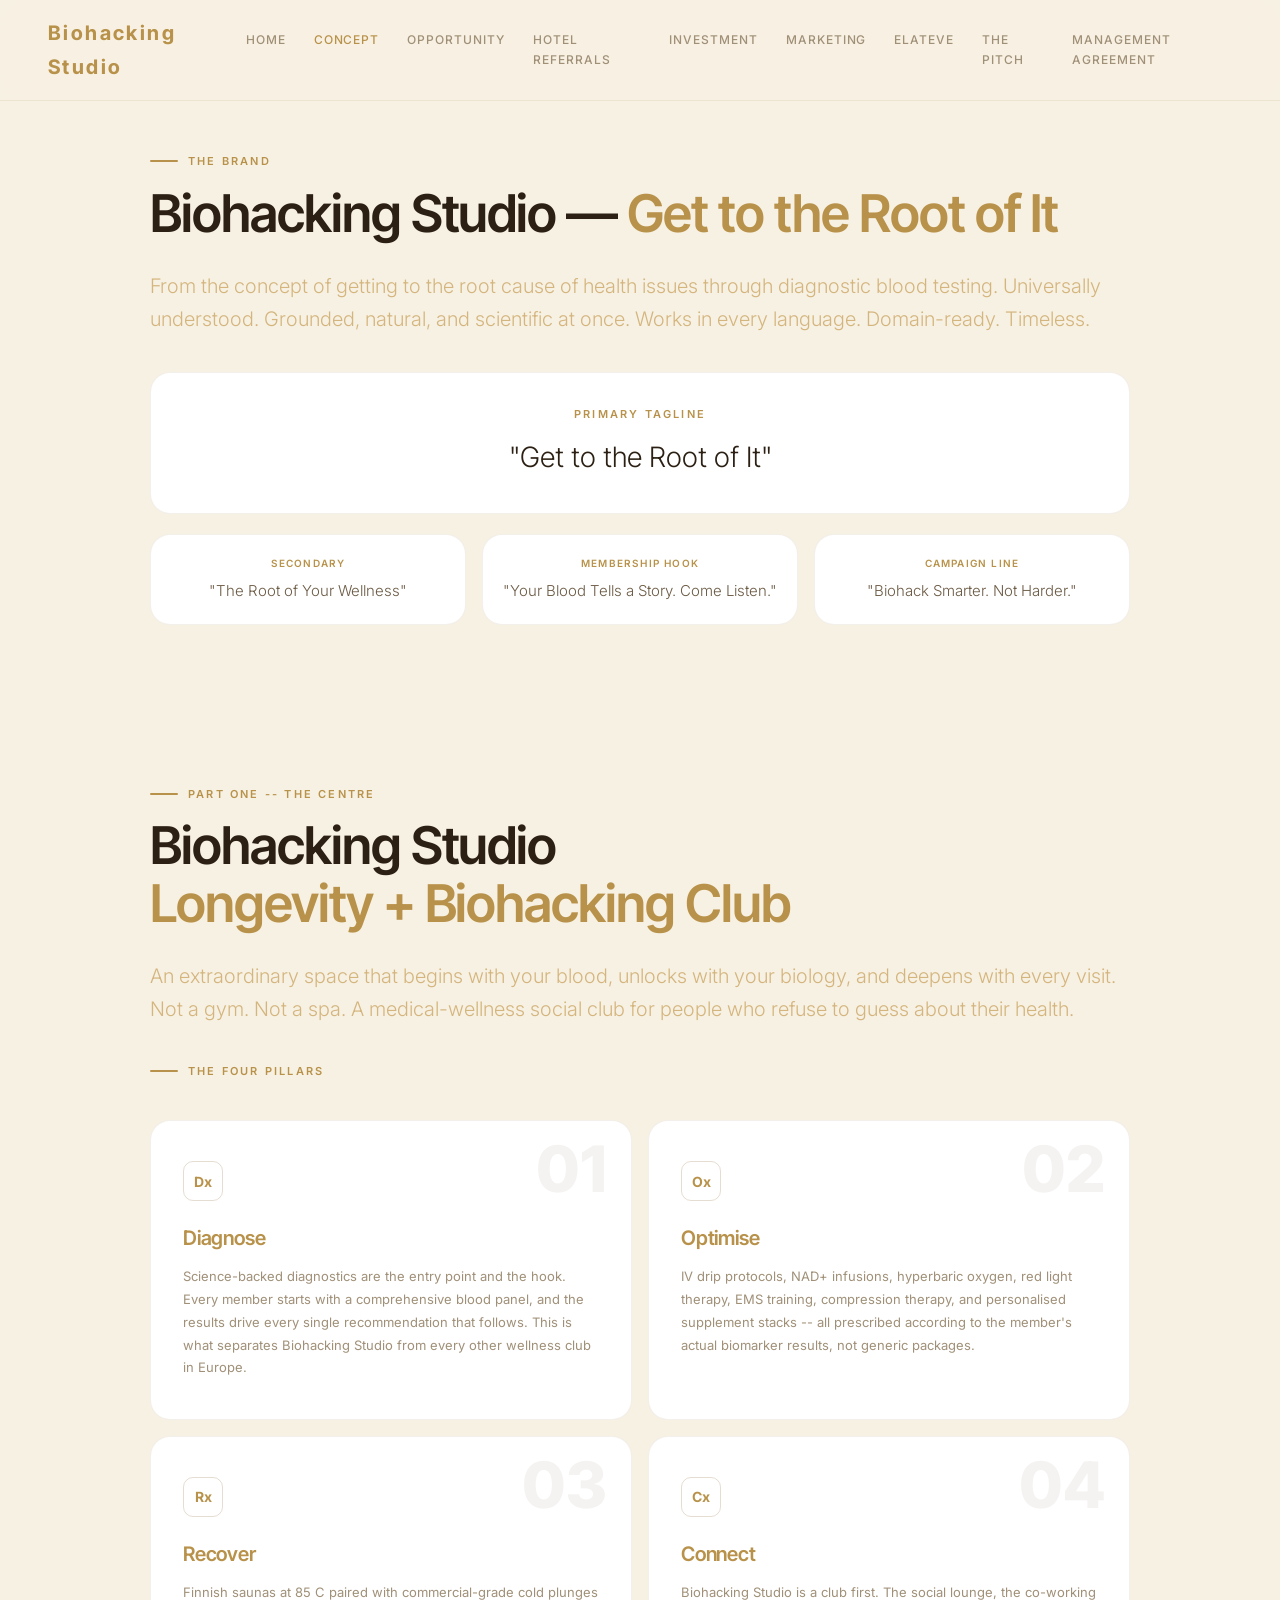
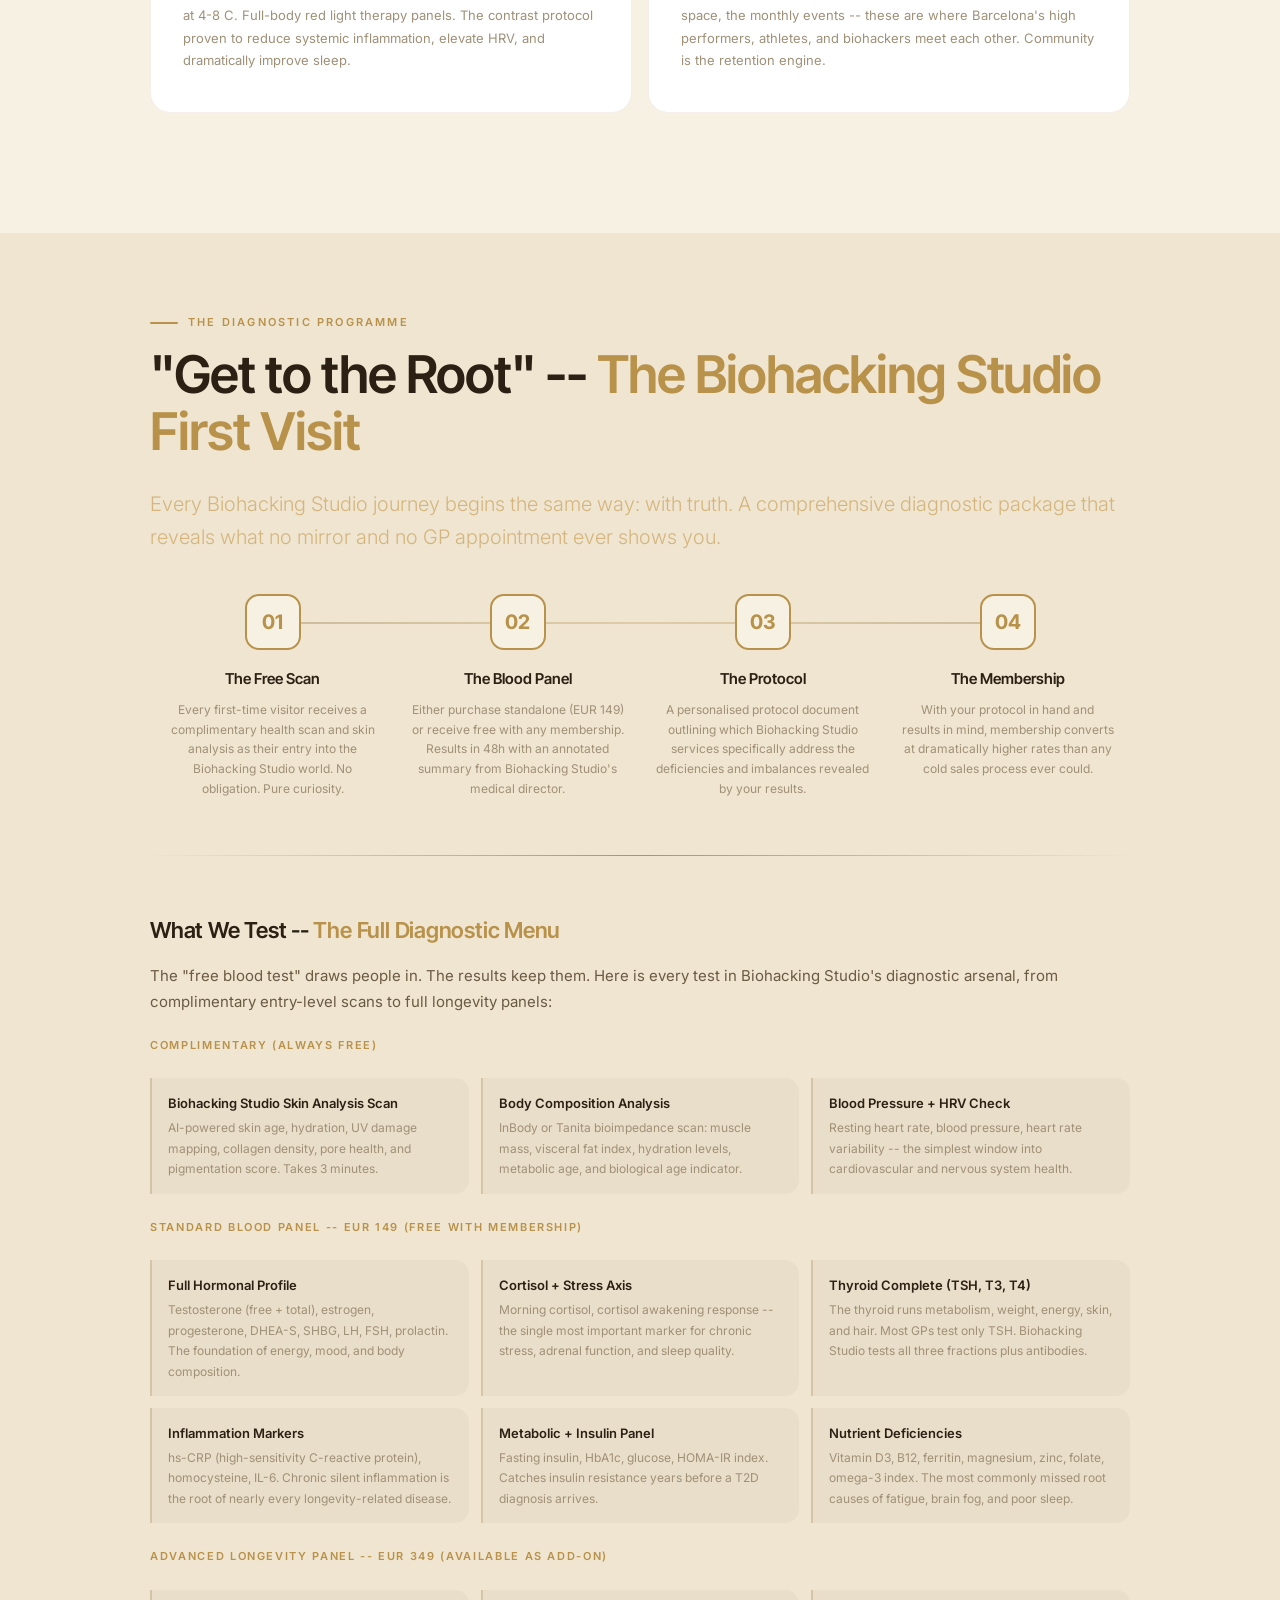
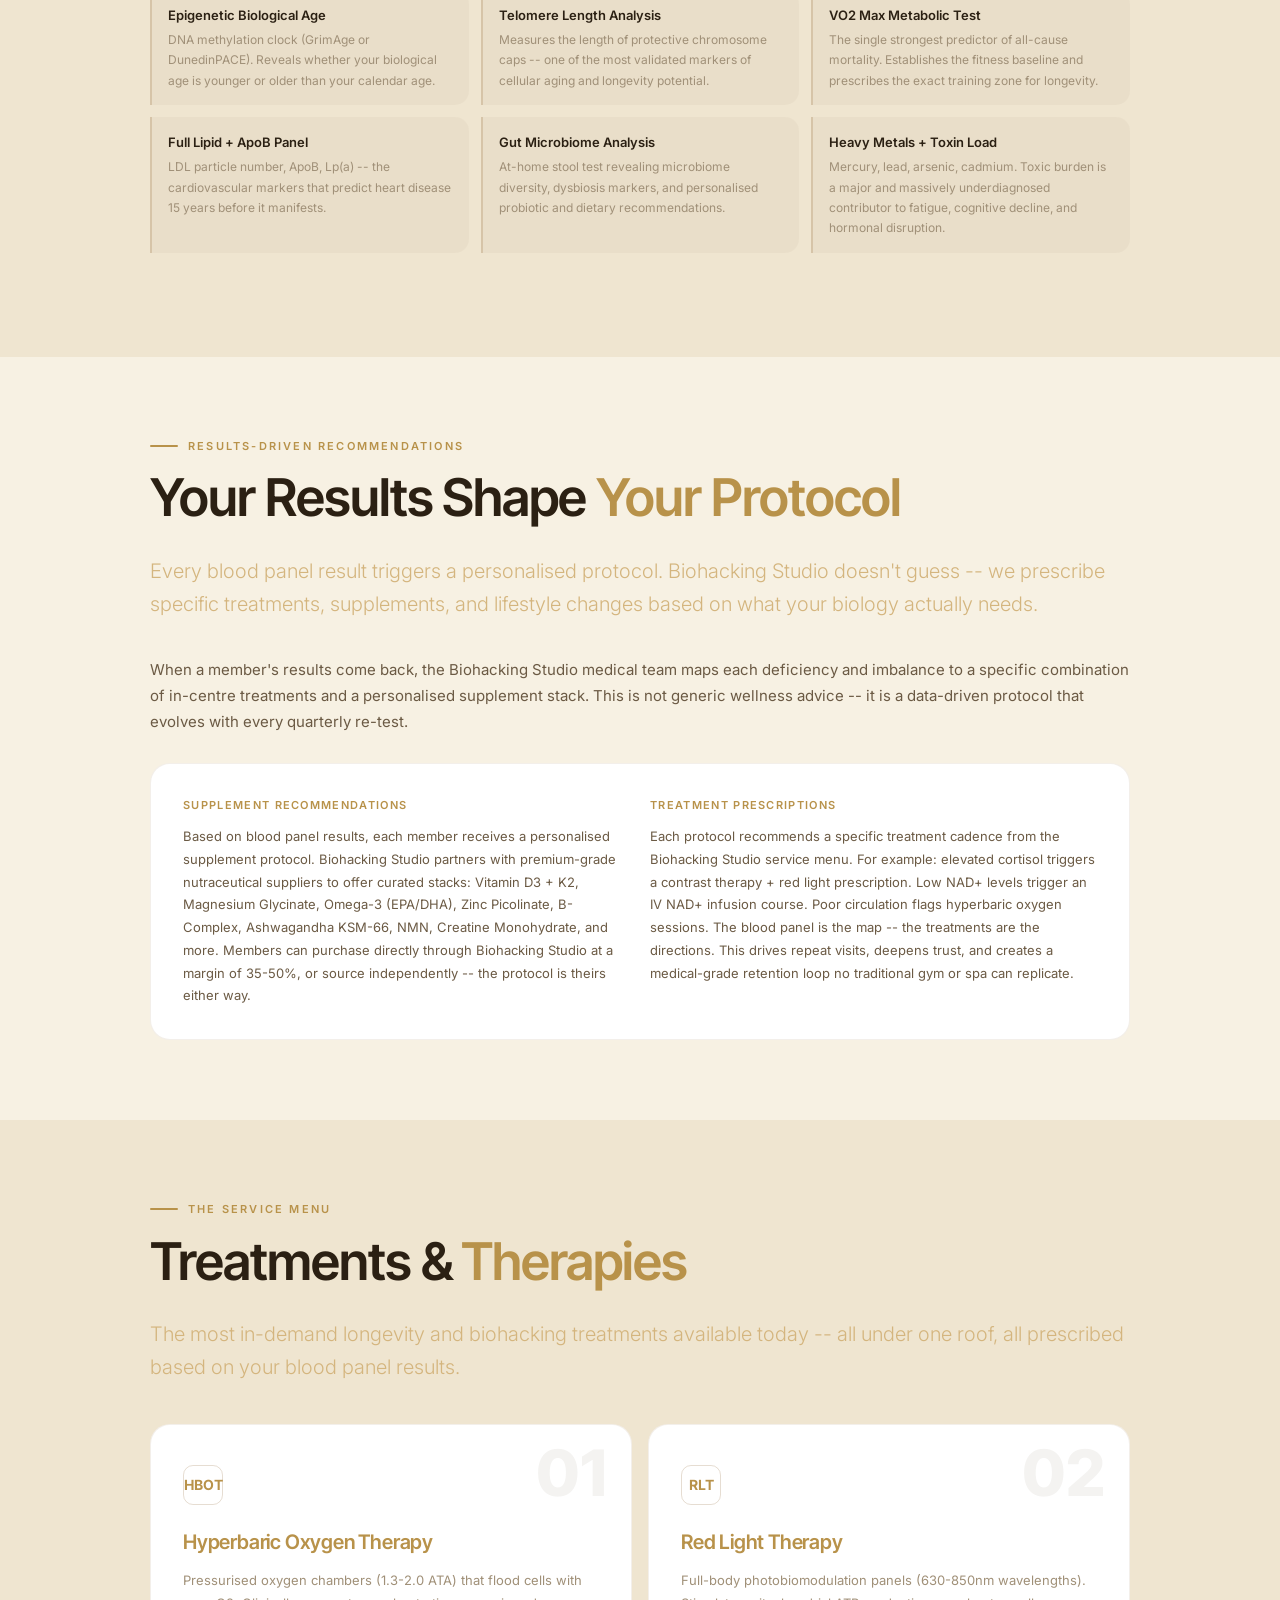
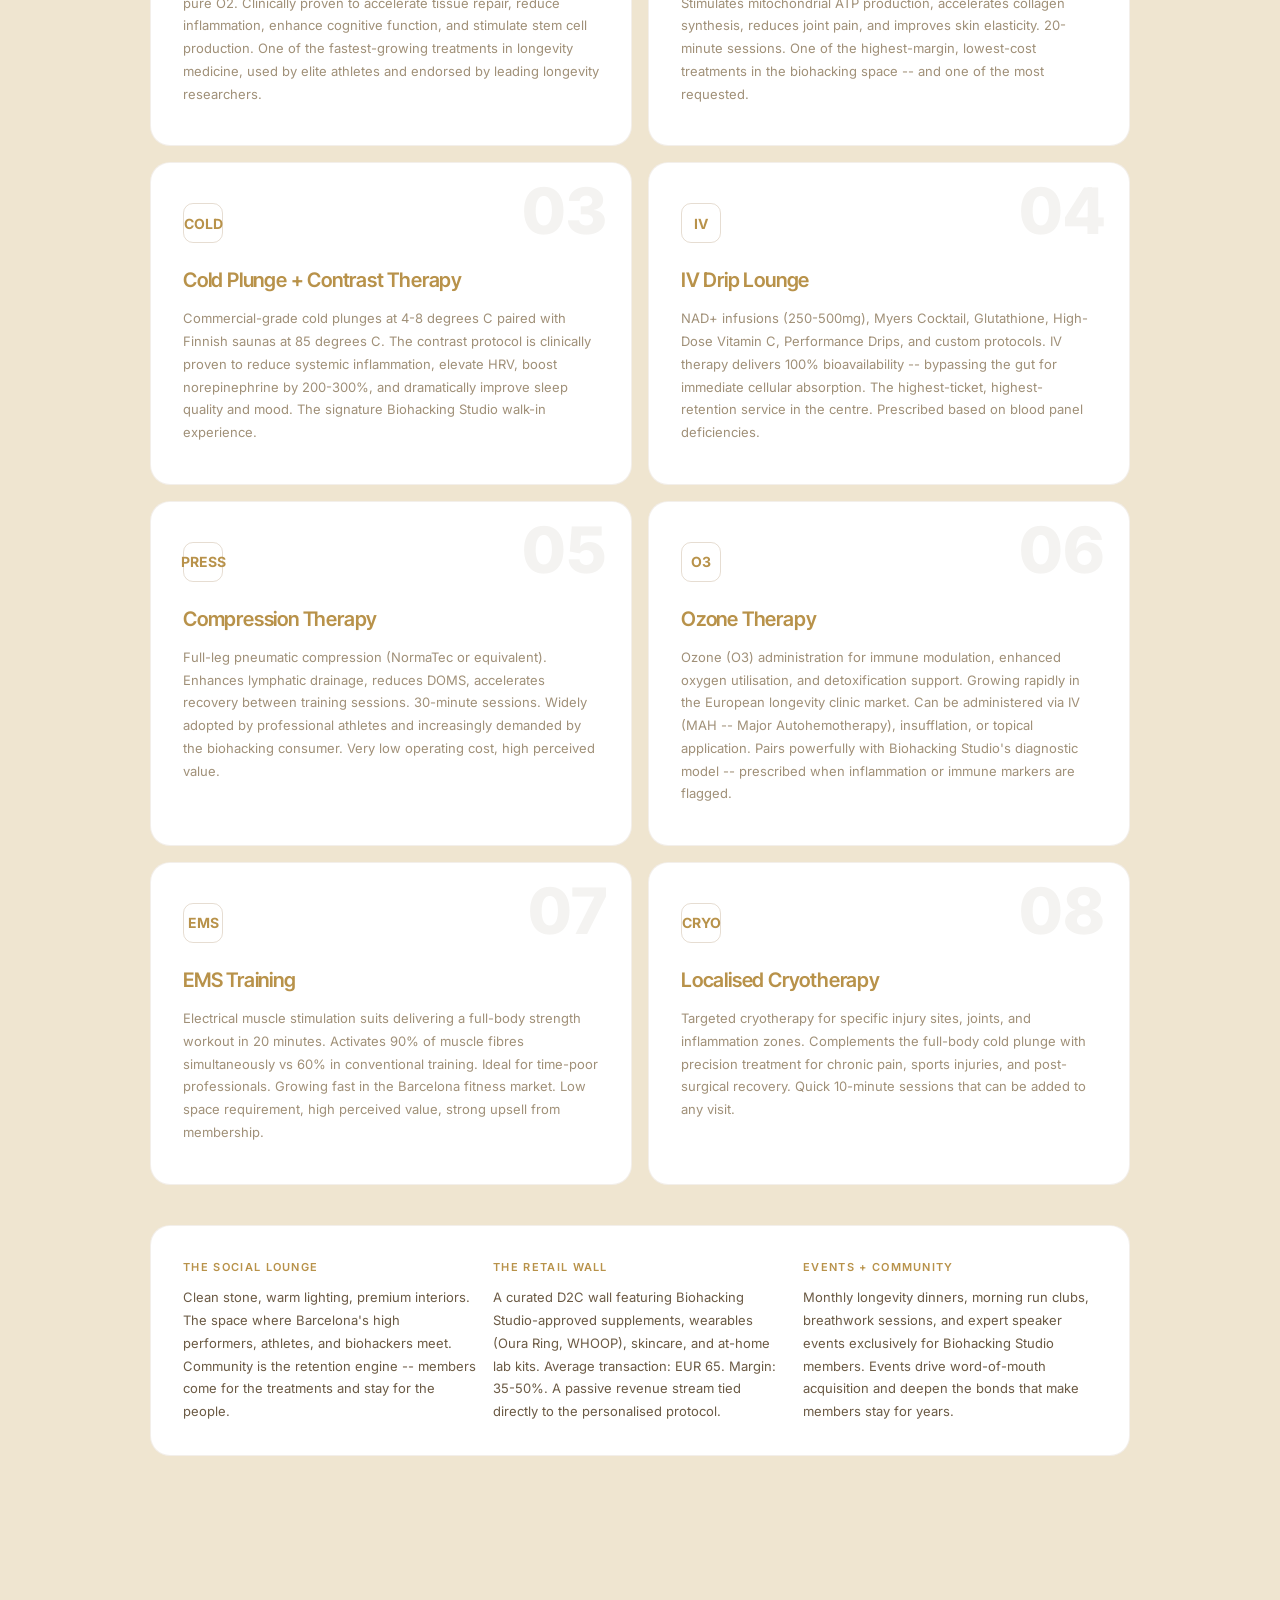
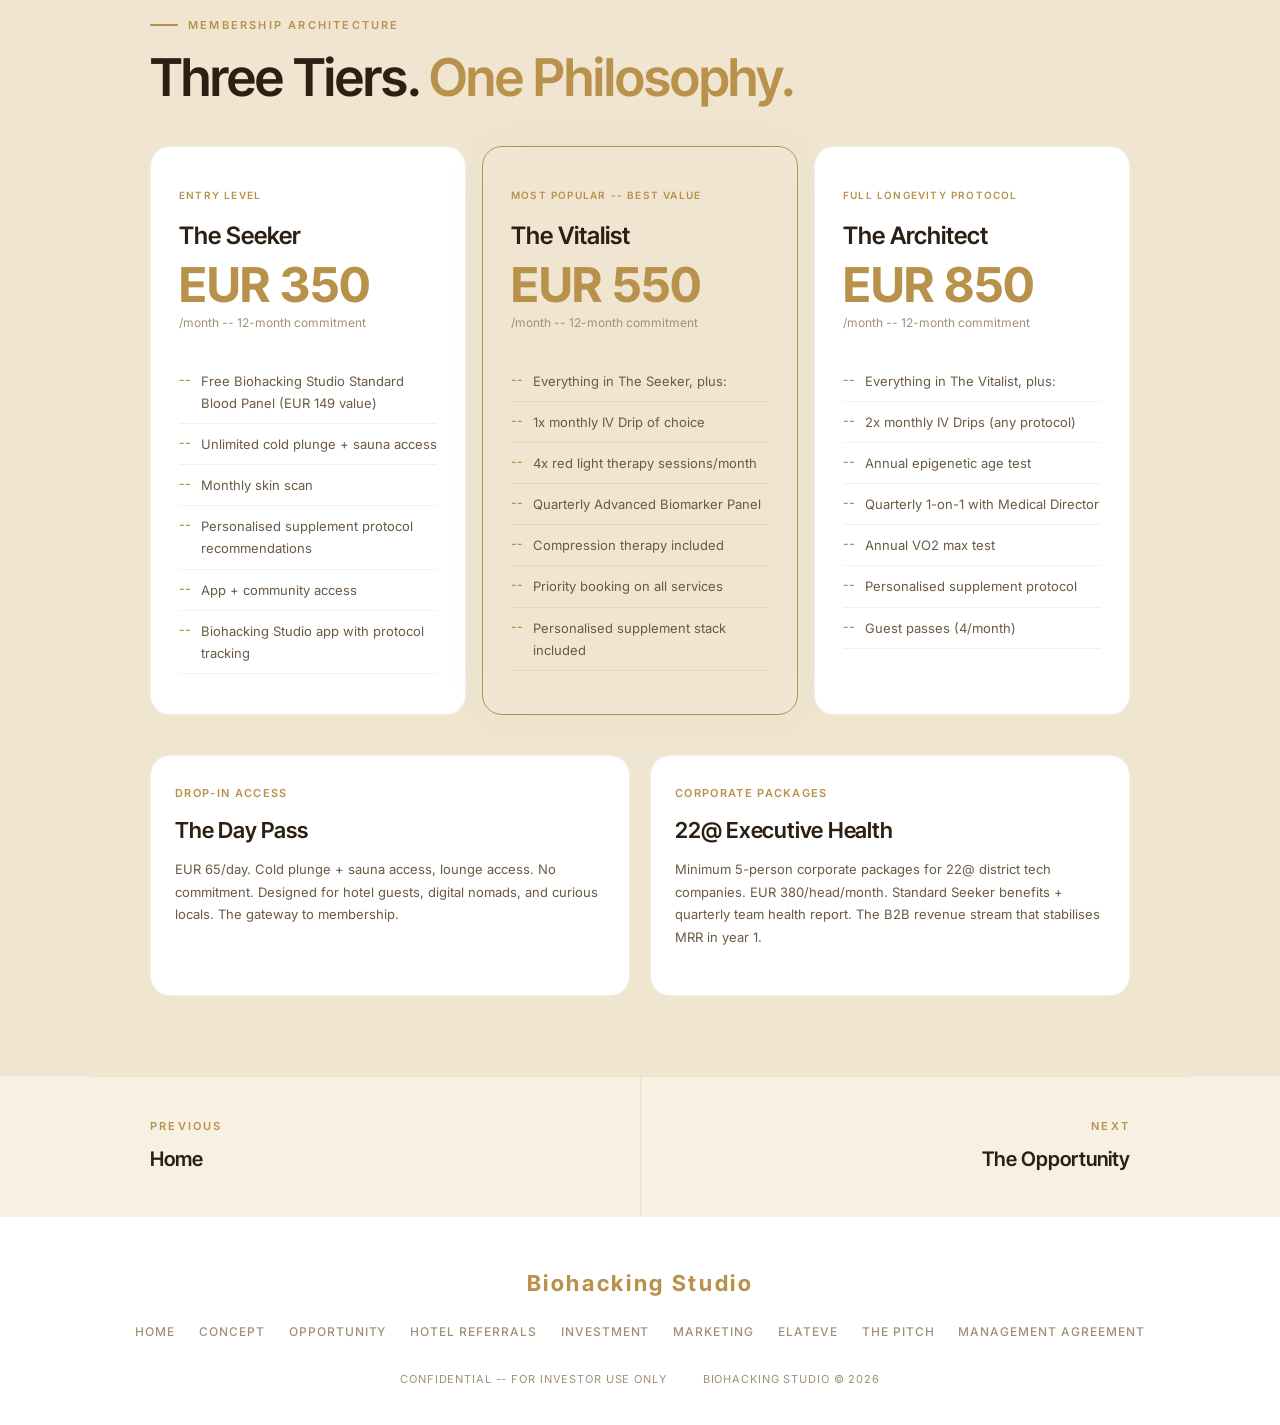
==== concept.html @ 0f0c4b7b "Full site overhaul: Biohacking Studio rebrand, light theme, strategic pitch + management agreement -" ====
<!DOCTYPE html>
<html lang="en">
<head>
<meta charset="UTF-8">
<meta name="viewport" content="width=device-width, initial-scale=1.0">
<title>The Concept -- Biohacking Studio</title>
<link rel="preconnect" href="https://fonts.googleapis.com">
<link rel="preconnect" href="https://fonts.gstatic.com" crossorigin>
<link href="https://fonts.googleapis.com/css2?family=Inter+Tight:ital,wght@0,200;0,300;0,400;0,500;0,600;0,700;0,800;1,300;1,400&family=Inter:wght@200;300;400;500;600;700;800&display=swap" rel="stylesheet">
<link rel="stylesheet" href="styles.css?v=5">
</head>
<body>
<nav class="nav">
  <a href="index.html" class="nav-logo">Biohacking Studio</a>
  <button class="nav-toggle" aria-label="Menu">
    <span></span><span></span><span></span>
  </button>
  <div class="nav-links">
    <a href="index.html">Home</a>
    <a href="concept.html" class="active">Concept</a>
    <a href="opportunity.html">Opportunity</a>
    <a href="hotel.html">Hotel Referrals</a>
    <a href="investment.html">Investment</a>
    <a href="marketing.html">Marketing</a>
    <a href="elateve.html">Elateve</a>
    <a href="pilot.html">The Pitch</a>
    <a href="management.html">Management Agreement</a>
  </div>
</nav>

<div class="page-top"></div>

<!-- THE BRAND -->
<div class="section">
  <div class="eyebrow">The Brand</div>
  <h2>Biohacking Studio — <em>Get to the Root of It</em></h2>
  <p class="lead">From the concept of getting to the root cause of health issues through diagnostic blood testing. Universally understood. Grounded, natural, and scientific at once. Works in every language. Domain-ready. Timeless.</p>
  <div class="tagline-box">
    <div class="tagline-box-label">Primary Tagline</div>
    <div class="tagline-box-text">"Get to the Root of It"</div>
  </div>
  <div class="inline-grid-3" style="margin-top: 16px;">
    <div class="tagline-card">
      <div class="tagline-card-label">SECONDARY</div>
      <div class="tagline-card-text">"The Root of Your Wellness"</div>
    </div>
    <div class="tagline-card">
      <div class="tagline-card-label">MEMBERSHIP HOOK</div>
      <div class="tagline-card-text">"Your Blood Tells a Story. Come Listen."</div>
    </div>
    <div class="tagline-card">
      <div class="tagline-card-label">CAMPAIGN LINE</div>
      <div class="tagline-card-text">"Biohack Smarter. Not Harder."</div>
    </div>
  </div>
</div>

<!-- PART 1: THE CONCEPT -->
<div class="section">
  <div class="eyebrow">Part One -- The Centre</div>
  <h2>Biohacking Studio<br><em>Longevity + Biohacking Club</em></h2>
  <p class="lead">An extraordinary space that begins with your blood, unlocks with your biology, and deepens with every visit. Not a gym. Not a spa. A medical-wellness social club for people who refuse to guess about their health.</p>
  <!-- FOUR PILLARS -->
  <div class="eyebrow">The Four Pillars</div>
  <div class="pillars-grid">
    <div class="pillar">
      <div class="pillar-number">01</div>
      <div class="pillar-icon">Dx</div>
      <h3><em>Diagnose</em></h3>
      <p>Science-backed diagnostics are the entry point and the hook. Every member starts with a comprehensive blood panel, and the results drive every single recommendation that follows. This is what separates Biohacking Studio from every other wellness club in Europe.</p>
    </div>
    <div class="pillar">
      <div class="pillar-number">02</div>
      <div class="pillar-icon">Ox</div>
      <h3><em>Optimise</em></h3>
      <p>IV drip protocols, NAD+ infusions, hyperbaric oxygen, red light therapy, EMS training, compression therapy, and personalised supplement stacks -- all prescribed according to the member's actual biomarker results, not generic packages.</p>
    </div>
    <div class="pillar">
      <div class="pillar-number">03</div>
      <div class="pillar-icon">Rx</div>
      <h3><em>Recover</em></h3>
      <p>Finnish saunas at 85 C paired with commercial-grade cold plunges at 4-8 C. Full-body red light therapy panels. The contrast protocol proven to reduce systemic inflammation, elevate HRV, and dramatically improve sleep.</p>
    </div>
    <div class="pillar">
      <div class="pillar-number">04</div>
      <div class="pillar-icon">Cx</div>
      <h3><em>Connect</em></h3>
      <p>Biohacking Studio is a club first. The social lounge, the co-working space, the monthly events -- these are where Barcelona's high performers, athletes, and biohackers meet each other. Community is the retention engine.</p>
    </div>
  </div>
</div>

<!-- DIAGNOSTIC PROGRAMME -->
<div class="section-alt full-bleed">
  <div class="section-alt-inner">
    <div class="eyebrow">The Diagnostic Programme</div>
    <h2>"Get to the Root" -- <em>The Biohacking Studio First Visit</em></h2>
    <p class="lead">Every Biohacking Studio journey begins the same way: with truth. A comprehensive diagnostic package that reveals what no mirror and no GP appointment ever shows you.</p>
    <div class="journey-steps">
      <div class="journey-step">
        <div class="step-num">01</div>
        <h4>The Free Scan</h4>
        <p>Every first-time visitor receives a complimentary health scan and skin analysis as their entry into the Biohacking Studio world. No obligation. Pure curiosity.</p>
      </div>
      <div class="journey-step">
        <div class="step-num">02</div>
        <h4>The Blood Panel</h4>
        <p>Either purchase standalone (EUR 149) or receive free with any membership. Results in 48h with an annotated summary from Biohacking Studio's medical director.</p>
      </div>
      <div class="journey-step">
        <div class="step-num">03</div>
        <h4>The Protocol</h4>
        <p>A personalised protocol document outlining which Biohacking Studio services specifically address the deficiencies and imbalances revealed by your results.</p>
      </div>
      <div class="journey-step">
        <div class="step-num">04</div>
        <h4>The Membership</h4>
        <p>With your protocol in hand and results in mind, membership converts at dramatically higher rates than any cold sales process ever could.</p>
      </div>
    </div>
    <div class="divider divider-gold"></div>
    <h3>What We Test -- <em>The Full Diagnostic Menu</em></h3>
    <p>The "free blood test" draws people in. The results keep them. Here is every test in Biohacking Studio's diagnostic arsenal, from complimentary entry-level scans to full longevity panels:</p>
    <div class="test-category-label">Complimentary (Always Free)</div>
    <div class="tests-grid">
      <div class="test-item">
        <div class="test-title">Biohacking Studio Skin Analysis Scan</div>
        <div class="test-desc">AI-powered skin age, hydration, UV damage mapping, collagen density, pore health, and pigmentation score. Takes 3 minutes.</div>
      </div>
      <div class="test-item">
        <div class="test-title">Body Composition Analysis</div>
        <div class="test-desc">InBody or Tanita bioimpedance scan: muscle mass, visceral fat index, hydration levels, metabolic age, and biological age indicator.</div>
      </div>
      <div class="test-item">
        <div class="test-title">Blood Pressure + HRV Check</div>
        <div class="test-desc">Resting heart rate, blood pressure, heart rate variability -- the simplest window into cardiovascular and nervous system health.</div>
      </div>
    </div>
    <div class="test-category-label">Standard Blood Panel -- EUR 149 (Free with Membership)</div>
    <div class="tests-grid">
      <div class="test-item">
        <div class="test-title">Full Hormonal Profile</div>
        <div class="test-desc">Testosterone (free + total), estrogen, progesterone, DHEA-S, SHBG, LH, FSH, prolactin. The foundation of energy, mood, and body composition.</div>
      </div>
      <div class="test-item">
        <div class="test-title">Cortisol + Stress Axis</div>
        <div class="test-desc">Morning cortisol, cortisol awakening response -- the single most important marker for chronic stress, adrenal function, and sleep quality.</div>
      </div>
      <div class="test-item">
        <div class="test-title">Thyroid Complete (TSH, T3, T4)</div>
        <div class="test-desc">The thyroid runs metabolism, weight, energy, skin, and hair. Most GPs test only TSH. Biohacking Studio tests all three fractions plus antibodies.</div>
      </div>
      <div class="test-item">
        <div class="test-title">Inflammation Markers</div>
        <div class="test-desc">hs-CRP (high-sensitivity C-reactive protein), homocysteine, IL-6. Chronic silent inflammation is the root of nearly every longevity-related disease.</div>
      </div>
      <div class="test-item">
        <div class="test-title">Metabolic + Insulin Panel</div>
        <div class="test-desc">Fasting insulin, HbA1c, glucose, HOMA-IR index. Catches insulin resistance years before a T2D diagnosis arrives.</div>
      </div>
      <div class="test-item">
        <div class="test-title">Nutrient Deficiencies</div>
        <div class="test-desc">Vitamin D3, B12, ferritin, magnesium, zinc, folate, omega-3 index. The most commonly missed root causes of fatigue, brain fog, and poor sleep.</div>
      </div>
    </div>
    <div class="test-category-label">Advanced Longevity Panel -- EUR 349 (Available as Add-On)</div>
    <div class="tests-grid">
      <div class="test-item">
        <div class="test-title">Epigenetic Biological Age</div>
        <div class="test-desc">DNA methylation clock (GrimAge or DunedinPACE). Reveals whether your biological age is younger or older than your calendar age.</div>
      </div>
      <div class="test-item">
        <div class="test-title">Telomere Length Analysis</div>
        <div class="test-desc">Measures the length of protective chromosome caps -- one of the most validated markers of cellular aging and longevity potential.</div>
      </div>
      <div class="test-item">
        <div class="test-title">VO2 Max Metabolic Test</div>
        <div class="test-desc">The single strongest predictor of all-cause mortality. Establishes the fitness baseline and prescribes the exact training zone for longevity.</div>
      </div>
      <div class="test-item">
        <div class="test-title">Full Lipid + ApoB Panel</div>
        <div class="test-desc">LDL particle number, ApoB, Lp(a) -- the cardiovascular markers that predict heart disease 15 years before it manifests.</div>
      </div>
      <div class="test-item">
        <div class="test-title">Gut Microbiome Analysis</div>
        <div class="test-desc">At-home stool test revealing microbiome diversity, dysbiosis markers, and personalised probiotic and dietary recommendations.</div>
      </div>
      <div class="test-item">
        <div class="test-title">Heavy Metals + Toxin Load</div>
        <div class="test-desc">Mercury, lead, arsenic, cadmium. Toxic burden is a major and massively underdiagnosed contributor to fatigue, cognitive decline, and hormonal disruption.</div>
      </div>
    </div>
  </div>
</div>

<!-- PERSONALISED PROTOCOL -->
<div class="section">
  <div class="eyebrow">Results-Driven Recommendations</div>
  <h2>Your Results Shape <em>Your Protocol</em></h2>
  <p class="lead">Every blood panel result triggers a personalised protocol. Biohacking Studio doesn't guess -- we prescribe specific treatments, supplements, and lifestyle changes based on what your biology actually needs.</p>
  <p>When a member's results come back, the Biohacking Studio medical team maps each deficiency and imbalance to a specific combination of in-centre treatments and a personalised supplement stack. This is not generic wellness advice -- it is a data-driven protocol that evolves with every quarterly re-test.</p>

  <div class="content-block" style="margin-top: 28px;">
    <div class="inline-grid-2">
      <div>
        <div class="content-block-label">Supplement Recommendations</div>
        <p>Based on blood panel results, each member receives a personalised supplement protocol. Biohacking Studio partners with premium-grade nutraceutical suppliers to offer curated stacks: Vitamin D3 + K2, Magnesium Glycinate, Omega-3 (EPA/DHA), Zinc Picolinate, B-Complex, Ashwagandha KSM-66, NMN, Creatine Monohydrate, and more. Members can purchase directly through Biohacking Studio at a margin of 35-50%, or source independently -- the protocol is theirs either way.</p>
      </div>
      <div>
        <div class="content-block-label">Treatment Prescriptions</div>
        <p>Each protocol recommends a specific treatment cadence from the Biohacking Studio service menu. For example: elevated cortisol triggers a contrast therapy + red light prescription. Low NAD+ levels trigger an IV NAD+ infusion course. Poor circulation flags hyperbaric oxygen sessions. The blood panel is the map -- the treatments are the directions. This drives repeat visits, deepens trust, and creates a medical-grade retention loop no traditional gym or spa can replicate.</p>
      </div>
    </div>
  </div>
</div>

<!-- TREATMENT & SERVICE MENU -->
<div class="section-alt full-bleed">
  <div class="section-alt-inner">
    <div class="eyebrow">The Service Menu</div>
    <h2>Treatments & <em>Therapies</em></h2>
    <p class="lead">The most in-demand longevity and biohacking treatments available today -- all under one roof, all prescribed based on your blood panel results.</p>

    <div class="pillars-grid">
      <div class="pillar">
        <div class="pillar-number">01</div>
        <div class="pillar-icon">HBOT</div>
        <h3><em>Hyperbaric Oxygen Therapy</em></h3>
        <p>Pressurised oxygen chambers (1.3-2.0 ATA) that flood cells with pure O2. Clinically proven to accelerate tissue repair, reduce inflammation, enhance cognitive function, and stimulate stem cell production. One of the fastest-growing treatments in longevity medicine, used by elite athletes and endorsed by leading longevity researchers.</p>
      </div>
      <div class="pillar">
        <div class="pillar-number">02</div>
        <div class="pillar-icon">RLT</div>
        <h3><em>Red Light Therapy</em></h3>
        <p>Full-body photobiomodulation panels (630-850nm wavelengths). Stimulates mitochondrial ATP production, accelerates collagen synthesis, reduces joint pain, and improves skin elasticity. 20-minute sessions. One of the highest-margin, lowest-cost treatments in the biohacking space -- and one of the most requested.</p>
      </div>
      <div class="pillar">
        <div class="pillar-number">03</div>
        <div class="pillar-icon">COLD</div>
        <h3><em>Cold Plunge + Contrast Therapy</em></h3>
        <p>Commercial-grade cold plunges at 4-8 degrees C paired with Finnish saunas at 85 degrees C. The contrast protocol is clinically proven to reduce systemic inflammation, elevate HRV, boost norepinephrine by 200-300%, and dramatically improve sleep quality and mood. The signature Biohacking Studio walk-in experience.</p>
      </div>
      <div class="pillar">
        <div class="pillar-number">04</div>
        <div class="pillar-icon">IV</div>
        <h3><em>IV Drip Lounge</em></h3>
        <p>NAD+ infusions (250-500mg), Myers Cocktail, Glutathione, High-Dose Vitamin C, Performance Drips, and custom protocols. IV therapy delivers 100% bioavailability -- bypassing the gut for immediate cellular absorption. The highest-ticket, highest-retention service in the centre. Prescribed based on blood panel deficiencies.</p>
      </div>
      <div class="pillar">
        <div class="pillar-number">05</div>
        <div class="pillar-icon">PRESS</div>
        <h3><em>Compression Therapy</em></h3>
        <p>Full-leg pneumatic compression (NormaTec or equivalent). Enhances lymphatic drainage, reduces DOMS, accelerates recovery between training sessions. 30-minute sessions. Widely adopted by professional athletes and increasingly demanded by the biohacking consumer. Very low operating cost, high perceived value.</p>
      </div>
      <div class="pillar">
        <div class="pillar-number">06</div>
        <div class="pillar-icon">O3</div>
        <h3><em>Ozone Therapy</em></h3>
        <p>Ozone (O3) administration for immune modulation, enhanced oxygen utilisation, and detoxification support. Growing rapidly in the European longevity clinic market. Can be administered via IV (MAH -- Major Autohemotherapy), insufflation, or topical application. Pairs powerfully with Biohacking Studio's diagnostic model -- prescribed when inflammation or immune markers are flagged.</p>
      </div>
      <div class="pillar">
        <div class="pillar-number">07</div>
        <div class="pillar-icon">EMS</div>
        <h3><em>EMS Training</em></h3>
        <p>Electrical muscle stimulation suits delivering a full-body strength workout in 20 minutes. Activates 90% of muscle fibres simultaneously vs 60% in conventional training. Ideal for time-poor professionals. Growing fast in the Barcelona fitness market. Low space requirement, high perceived value, strong upsell from membership.</p>
      </div>
      <div class="pillar">
        <div class="pillar-number">08</div>
        <div class="pillar-icon">CRYO</div>
        <h3><em>Localised Cryotherapy</em></h3>
        <p>Targeted cryotherapy for specific injury sites, joints, and inflammation zones. Complements the full-body cold plunge with precision treatment for chronic pain, sports injuries, and post-surgical recovery. Quick 10-minute sessions that can be added to any visit.</p>
      </div>
    </div>

    <div class="content-block" style="margin-top: 28px;">
      <div class="inline-grid-3">
        <div>
          <div class="content-block-label">The Social Lounge</div>
          <p>Clean stone, warm lighting, premium interiors. The space where Barcelona's high performers, athletes, and biohackers meet. Community is the retention engine -- members come for the treatments and stay for the people.</p>
        </div>
        <div>
          <div class="content-block-label">The Retail Wall</div>
          <p>A curated D2C wall featuring Biohacking Studio-approved supplements, wearables (Oura Ring, WHOOP), skincare, and at-home lab kits. Average transaction: EUR 65. Margin: 35-50%. A passive revenue stream tied directly to the personalised protocol.</p>
        </div>
        <div>
          <div class="content-block-label">Events + Community</div>
          <p>Monthly longevity dinners, morning run clubs, breathwork sessions, and expert speaker events exclusively for Biohacking Studio members. Events drive word-of-mouth acquisition and deepen the bonds that make members stay for years.</p>
        </div>
      </div>
    </div>
  </div>
</div>

<!-- MEMBERSHIP TIERS -->
<div class="section-alt full-bleed">
  <div class="section-alt-inner">
    <div class="eyebrow">Membership Architecture</div>
    <h2>Three Tiers. <em>One Philosophy.</em></h2>
    <div class="tiers-grid">
      <div class="tier">
        <div class="tier-badge">Entry Level</div>
        <div class="tier-name">The Seeker</div>
        <div class="tier-price">EUR 350</div>
        <div class="tier-price-label">/month -- 12-month commitment</div>
        <ul class="tier-features">
          <li>Free Biohacking Studio Standard Blood Panel (EUR 149 value)</li>
          <li>Unlimited cold plunge + sauna access</li>
          <li>Monthly skin scan</li>
          <li>Personalised supplement protocol recommendations</li>
          <li>App + community access</li>
          <li>Biohacking Studio app with protocol tracking</li>
        </ul>
      </div>
      <div class="tier featured">
        <div class="tier-badge">Most Popular -- Best Value</div>
        <div class="tier-name">The Vitalist</div>
        <div class="tier-price">EUR 550</div>
        <div class="tier-price-label">/month -- 12-month commitment</div>
        <ul class="tier-features">
          <li>Everything in The Seeker, plus:</li>
          <li>1x monthly IV Drip of choice</li>
          <li>4x red light therapy sessions/month</li>
          <li>Quarterly Advanced Biomarker Panel</li>
          <li>Compression therapy included</li>
          <li>Priority booking on all services</li>
          <li>Personalised supplement stack included</li>
        </ul>
      </div>
      <div class="tier">
        <div class="tier-badge">Full Longevity Protocol</div>
        <div class="tier-name">The Architect</div>
        <div class="tier-price">EUR 850</div>
        <div class="tier-price-label">/month -- 12-month commitment</div>
        <ul class="tier-features">
          <li>Everything in The Vitalist, plus:</li>
          <li>2x monthly IV Drips (any protocol)</li>
          <li>Annual epigenetic age test</li>
          <li>Quarterly 1-on-1 with Medical Director</li>
          <li>Annual VO2 max test</li>
          <li>Personalised supplement protocol</li>
          <li>Guest passes (4/month)</li>
        </ul>
      </div>
    </div>
    <div class="inline-grid-2" style="margin-top: 24px;">
      <div class="tier-addon">
        <div class="tier-addon-label">Drop-In Access</div>
        <h3>The Day Pass</h3>
        <p>EUR 65/day. Cold plunge + sauna access, lounge access. No commitment. Designed for hotel guests, digital nomads, and curious locals. The gateway to membership.</p>
      </div>
      <div class="tier-addon">
        <div class="tier-addon-label">Corporate Packages</div>
        <h3>22@ Executive Health</h3>
        <p>Minimum 5-person corporate packages for 22@ district tech companies. EUR 380/head/month. Standard Seeker benefits + quarterly team health report. The B2B revenue stream that stabilises MRR in year 1.</p>
      </div>
    </div>
  </div>
</div>

<div class="page-nav">
  <a href="index.html" class="page-nav-link prev">
    <span class="page-nav-label">Previous</span>
    <span class="page-nav-title">Home</span>
  </a>
  <a href="opportunity.html" class="page-nav-link next">
    <span class="page-nav-label">Next</span>
    <span class="page-nav-title">The Opportunity</span>
  </a>
</div>

<footer class="site-footer">
  <div class="footer-inner">
    <div class="footer-brand">Biohacking Studio</div>
    <div class="footer-links">
      <a href="index.html">Home</a>
      <a href="concept.html">Concept</a>
      <a href="opportunity.html">Opportunity</a>
      <a href="hotel.html">Hotel Referrals</a>
      <a href="investment.html">Investment</a>
      <a href="marketing.html">Marketing</a>
      <a href="elateve.html">Elateve</a>
      <a href="pilot.html">The Pitch</a>
      <a href="management.html">Management Agreement</a>
    </div>
    <div class="footer-meta">
      <span>Confidential -- For Investor Use Only</span>
      <span>Biohacking Studio &copy; 2026</span>
    </div>
  </div>
</footer>
<script>
document.querySelector('.nav-toggle').addEventListener('click', function() {
  document.querySelector('.nav-links').classList.toggle('open');
  this.classList.toggle('open');
});
</script>
</body>
</html>
---- styles.css ----
/* ============================================
   Biohacking Studio — Investor Pitch Website
   Light / Beige Design System
   ============================================ */

@import url('https://fonts.googleapis.com/css2?family=Inter+Tight:ital,wght@0,200;0,300;0,400;0,500;0,600;0,700;0,800;1,300;1,400&family=Inter:wght@200;300;400;500;600;700;800&display=swap');

:root {
  --bg: #F7F1E3;
  --surface: #FFFFFF;
  --surface-2: #EFE5D0;
  --border: rgba(140,100,50,0.10);
  --border-accent: rgba(140,100,50,0.22);
  --text: #2B2013;
  --text-secondary: #6B5A44;
  --text-muted: #A09078;
  --accent: #B8924A;
  --accent-light: #D4B57E;
  --accent-dark: #7E5F26;
  --green: #5F9770;
  --red: #B94545;
  --blue: #4A7DB0;
  --shadow: 0 1px 4px rgba(140,100,50,0.06);
  --shadow-lg: 0 12px 40px rgba(140,100,50,0.10);
  --radius: 20px;
  --radius-sm: 14px;
  --radius-xs: 6px;
}

/* RESET + BASE */
*, *::before, *::after { margin: 0; padding: 0; box-sizing: border-box; }

html { scroll-behavior: smooth; }

body {
  background: var(--bg);
  color: var(--text);
  font-family: 'Inter', -apple-system, BlinkMacSystemFont, sans-serif;
  font-weight: 400;
  font-size: 15px;
  line-height: 1.7;
  -webkit-font-smoothing: antialiased;
  -moz-osx-font-smoothing: grayscale;
}

/* TYPOGRAPHY */
h1, h2, h3, h4, h5 {
  font-family: 'Inter Tight', 'Inter', sans-serif;
}

h2 {
  font-size: clamp(32px, 5vw, 52px);
  font-weight: 600;
  line-height: 1.1;
  letter-spacing: -0.02em;
  color: var(--text);
  margin-bottom: 28px;
}
h2 em {
  color: var(--accent);
  font-style: normal;
}

h3 {
  font-size: 22px;
  font-weight: 600;
  color: var(--text);
  margin-bottom: 14px;
  letter-spacing: -0.01em;
}
h3 em {
  color: var(--accent);
  font-style: normal;
}

p {
  color: var(--text-secondary);
  margin-bottom: 18px;
  line-height: 1.75;
}
p strong { color: var(--text); font-weight: 600; }

.lead {
  font-size: clamp(17px, 2vw, 20px);
  font-weight: 300;
  color: var(--accent-light);
  line-height: 1.65;
  margin-bottom: 36px;
}

.eyebrow {
  font-size: 11px;
  font-weight: 600;
  letter-spacing: 0.2em;
  text-transform: uppercase;
  color: var(--accent);
  margin-bottom: 14px;
  display: flex;
  align-items: center;
  gap: 10px;
}
.eyebrow::before {
  content: '';
  width: 28px;
  height: 2px;
  background: var(--accent);
  flex-shrink: 0;
  border-radius: 1px;
}

/* NAV */
.nav {
  position: fixed;
  top: 0; left: 0; right: 0;
  z-index: 1000;
  display: flex;
  align-items: center;
  justify-content: space-between;
  padding: 16px 48px;
  background: rgba(247,241,227,0.88);
  backdrop-filter: blur(20px) saturate(1.2);
  -webkit-backdrop-filter: blur(20px) saturate(1.2);
  border-bottom: 1px solid var(--border);
}
.nav-logo {
  font-family: 'Inter Tight', sans-serif;
  font-size: 20px;
  font-weight: 700;
  color: var(--accent);
  text-decoration: none;
  letter-spacing: 0.12em;
}
.nav-links {
  display: flex;
  gap: 28px;
}
.nav-links a {
  font-size: 12px;
  font-weight: 500;
  letter-spacing: 0.08em;
  text-transform: uppercase;
  color: var(--text-muted);
  text-decoration: none;
  transition: color 0.25s;
  padding: 4px 0;
}
.nav-links a:hover,
.nav-links a.active {
  color: var(--accent);
}
.nav-toggle {
  display: none;
  flex-direction: column;
  gap: 5px;
  background: none;
  border: none;
  cursor: pointer;
  padding: 4px;
}
.nav-toggle span {
  width: 22px;
  height: 2px;
  background: var(--accent);
  transition: all 0.3s;
  border-radius: 1px;
}
.nav-toggle.open span:nth-child(1) { transform: rotate(45deg) translate(5px, 5px); }
.nav-toggle.open span:nth-child(2) { opacity: 0; }
.nav-toggle.open span:nth-child(3) { transform: rotate(-45deg) translate(5px, -5px); }

/* PAGE TOP SPACING */
.page-top { padding-top: 72px; }

/* COVER */
.cover {
  min-height: 100vh;
  display: flex;
  flex-direction: column;
  justify-content: center;
  align-items: center;
  position: relative;
  overflow: hidden;
  background: var(--bg);
  padding: 80px 40px 60px;
  text-align: center;
}
.cover-bg {
  position: absolute; inset: 0;
  background:
    radial-gradient(ellipse 50% 40% at 50% 45%, rgba(201,169,110,0.07) 0%, transparent 60%),
    radial-gradient(ellipse 70% 50% at 50% 40%, rgba(74,222,128,0.03) 0%, transparent 70%);
  pointer-events: none;
}
.cover-line {
  width: 2px;
  height: 72px;
  background: linear-gradient(to bottom, transparent, var(--accent), transparent);
  margin: 0 auto 36px;
  border-radius: 1px;
}
.brand-mark {
  letter-spacing: 0.3em;
  font-size: 11px;
  font-weight: 600;
  color: var(--accent);
  text-transform: uppercase;
  margin-bottom: 20px;
}
.cover h1 {
  font-family: 'Inter Tight', sans-serif;
  font-size: clamp(48px, 10vw, 104px);
  font-weight: 800;
  line-height: 0.92;
  letter-spacing: -0.03em;
  color: var(--text);
  margin-bottom: 16px;
}
.cover-tagline {
  font-family: 'Inter Tight', sans-serif;
  font-weight: 300;
  font-size: clamp(16px, 2.5vw, 22px);
  color: var(--accent);
  letter-spacing: 0.04em;
  margin-bottom: 44px;
}
.cover-desc {
  max-width: 540px;
  color: var(--text-muted);
  font-size: 13px;
  font-weight: 400;
  letter-spacing: 0.08em;
  text-transform: uppercase;
  line-height: 2;
}

/* SECTIONS */
.section {
  padding: 80px 60px;
  max-width: 1100px;
  margin: 0 auto;
}
.section-alt {
  background: var(--surface-2);
  max-width: none;
}
.section-alt-inner {
  padding: 80px 60px;
  max-width: 1100px;
  margin: 0 auto;
}
.full-bleed {
  background: var(--surface-2);
}

/* DIVIDER */
.divider {
  width: 100%;
  height: 1px;
  background: linear-gradient(to right, transparent, var(--border-accent), transparent);
  margin: 56px 0;
}
.divider-gold {
  background: linear-gradient(to right, transparent, var(--accent-dark), transparent);
  opacity: 0.6;
}

/* GRID UTILITIES */
.inline-grid-3 {
  display: grid;
  grid-template-columns: 1fr 1fr 1fr;
  gap: 16px;
}
.inline-grid-2 {
  display: grid;
  grid-template-columns: 1fr 1fr;
  gap: 20px;
}

/* TABLE SCROLL WRAPPER */
.table-scroll {
  overflow-x: auto;
  -webkit-overflow-scrolling: touch;
  border-radius: var(--radius);
}

/* NAME CARDS (concept.html) */
.name-grid {
  display: grid;
  grid-template-columns: 1fr 1fr 1fr;
  gap: 16px;
  margin: 40px 0;
}
.name-card {
  border: 1px solid var(--border);
  padding: 32px 24px;
  position: relative;
  transition: border-color 0.3s, transform 0.3s, box-shadow 0.3s;
  background: var(--surface);
  border-radius: var(--radius);
}
.name-card:hover {
  transform: translateY(-2px);
  box-shadow: var(--shadow-lg);
}
.name-card.winner {
  border-color: var(--accent);
  box-shadow: 0 0 40px rgba(201,169,110,0.08);
}
.name-card.winner::before {
  content: 'RECOMMENDED';
  position: absolute;
  top: 12px; right: 12px;
  background: var(--accent);
  color: var(--bg);
  font-size: 9px;
  font-weight: 700;
  letter-spacing: 0.1em;
  padding: 4px 10px;
  border-radius: var(--radius-xs);
}
.name-card h3 {
  font-size: 32px;
  font-weight: 700;
  margin-bottom: 8px;
  letter-spacing: -0.02em;
}
.name-meaning {
  font-size: 11px;
  color: var(--accent);
  letter-spacing: 0.15em;
  text-transform: uppercase;
  margin-bottom: 10px;
  font-weight: 600;
}
.name-desc { font-size: 13px; color: var(--text-muted); line-height: 1.7; }

/* PILLARS */
.pillars-grid {
  display: grid;
  grid-template-columns: 1fr 1fr;
  gap: 16px;
  margin: 40px 0;
}
.pillar {
  background: var(--surface);
  padding: 40px 32px;
  position: relative;
  overflow: hidden;
  border: 1px solid var(--border);
  border-radius: var(--radius);
  transition: transform 0.3s, box-shadow 0.3s;
}
.pillar:hover {
  transform: translateY(-2px);
  box-shadow: var(--shadow-lg);
}
.pillar-number {
  font-family: 'Inter Tight', sans-serif;
  font-size: 64px;
  font-weight: 800;
  color: rgba(60,45,25,0.06);
  position: absolute;
  top: 16px; right: 24px;
  line-height: 1;
}
.pillar-icon {
  width: 40px;
  height: 40px;
  border: 1px solid var(--border-accent);
  border-radius: 10px;
  display: flex;
  align-items: center;
  justify-content: center;
  margin-bottom: 20px;
  font-size: 14px;
  color: var(--accent);
  font-weight: 700;
}
.pillar h3 { font-size: 20px; margin-bottom: 10px; }
.pillar p { font-size: 13px; color: var(--text-muted); margin-bottom: 0; }

/* DIAGNOSTIC JOURNEY */
.journey-steps {
  display: grid;
  grid-template-columns: repeat(4, 1fr);
  gap: 0;
  position: relative;
  margin: 40px 0;
}
.journey-steps::before {
  content: '';
  position: absolute;
  top: 28px;
  left: 12.5%;
  right: 12.5%;
  height: 2px;
  background: linear-gradient(to right, var(--accent-dark), var(--accent), var(--accent-dark));
  opacity: 0.3;
  border-radius: 1px;
}
.journey-step {
  text-align: center;
  padding: 0 16px;
}
.step-num {
  width: 56px;
  height: 56px;
  border: 2px solid var(--accent);
  border-radius: 14px;
  display: flex;
  align-items: center;
  justify-content: center;
  margin: 0 auto 16px;
  font-family: 'Inter Tight', sans-serif;
  font-size: 20px;
  font-weight: 700;
  color: var(--accent);
  background: var(--bg);
  position: relative;
  z-index: 1;
}
.journey-step h4 {
  font-family: 'Inter Tight', sans-serif;
  font-size: 15px;
  font-weight: 600;
  color: var(--text);
  margin-bottom: 8px;
}
.journey-step p { font-size: 12px; color: var(--text-muted); line-height: 1.65; margin: 0; }

/* TESTS GRID */
.tests-grid {
  display: grid;
  grid-template-columns: repeat(3, 1fr);
  gap: 12px;
  margin: 24px 0;
}
.test-item {
  border-left: 2px solid var(--border-accent);
  padding: 14px 16px;
  transition: border-color 0.3s;
  border-radius: 0 var(--radius-sm) var(--radius-sm) 0;
  background: rgba(60,45,25,0.03);
}
.test-item:hover { border-color: var(--accent); }
.test-title {
  font-size: 13px;
  font-weight: 600;
  color: var(--text);
  margin-bottom: 4px;
}
.test-desc { font-size: 12px; color: var(--text-muted); margin: 0; }

.test-category-label {
  margin: 20px 0 8px;
  font-size: 11px;
  font-weight: 600;
  letter-spacing: 0.15em;
  text-transform: uppercase;
  color: var(--accent);
}
.test-category-label:first-of-type { margin-top: 12px; }

/* STATS */
.stats-row {
  display: grid;
  grid-template-columns: repeat(4, 1fr);
  gap: 24px;
  margin: 48px 0;
  padding: 48px 0;
  border-top: 1px solid var(--border);
  border-bottom: 1px solid var(--border);
}
.stat { text-align: center; }
.stat-num {
  font-family: 'Inter Tight', sans-serif;
  font-size: 48px;
  font-weight: 700;
  color: var(--accent);
  line-height: 1;
  margin-bottom: 8px;
}
.stat-label { font-size: 12px; font-weight: 500; letter-spacing: 0.05em; color: var(--text-muted); }
.stat-source { font-size: 10px; color: var(--text-muted); margin-top: 4px; opacity: 0.6; }

/* MEMBERSHIP TIERS */
.tiers-grid {
  display: grid;
  grid-template-columns: 1fr 1fr 1fr;
  gap: 16px;
  margin: 40px 0;
}
.tier {
  background: var(--surface);
  padding: 40px 28px;
  position: relative;
  border: 1px solid var(--border);
  border-radius: var(--radius);
  transition: transform 0.3s, box-shadow 0.3s;
}
.tier:hover {
  transform: translateY(-2px);
  box-shadow: var(--shadow-lg);
}
.tier.featured {
  background: var(--surface-2);
  border-color: var(--accent);
  box-shadow: 0 0 40px rgba(201,169,110,0.06);
}
.tier-badge {
  font-size: 10px;
  font-weight: 600;
  letter-spacing: 0.12em;
  text-transform: uppercase;
  color: var(--accent);
  margin-bottom: 12px;
}
.tier-name {
  font-family: 'Inter Tight', sans-serif;
  font-size: 24px;
  font-weight: 600;
  color: var(--text);
  margin-bottom: 4px;
}
.tier-price {
  font-family: 'Inter Tight', sans-serif;
  font-size: 48px;
  font-weight: 700;
  color: var(--accent);
  line-height: 1;
  margin-bottom: 4px;
}
.tier-price-label { font-size: 12px; color: var(--text-muted); margin-bottom: 28px; }
.tier-features { list-style: none; }
.tier-features li {
  padding: 9px 0;
  border-bottom: 1px solid var(--border);
  font-size: 13px;
  color: var(--text-secondary);
  display: flex;
  gap: 10px;
  align-items: flex-start;
}
.tier-features li::before {
  content: '--';
  color: var(--accent);
  flex-shrink: 0;
  font-size: 12px;
  font-weight: 600;
}

/* HOTEL STRATEGY */
.hotel-grid {
  display: grid;
  grid-template-columns: 1fr 1fr;
  gap: 16px;
  margin: 40px 0;
}
.hotel-benefit {
  border: 1px solid var(--border);
  padding: 32px;
  transition: transform 0.3s, box-shadow 0.3s;
  border-radius: var(--radius);
  background: var(--surface);
}
.hotel-benefit:hover {
  transform: translateY(-2px);
  box-shadow: var(--shadow-lg);
}
.hotel-benefit h4 {
  font-family: 'Inter Tight', sans-serif;
  font-size: 18px;
  font-weight: 600;
  color: var(--text);
  margin-bottom: 10px;
}
.hotel-benefit p { font-size: 13px; color: var(--text-muted); margin: 0; }
.hotel-benefit .num {
  font-family: 'Inter Tight', sans-serif;
  font-size: 36px;
  font-weight: 700;
  color: var(--accent);
  line-height: 1;
  margin-bottom: 8px;
}

/* FUNNEL / RETREAT FLYWHEEL */
.funnel-container {
  margin: 40px 0;
  position: relative;
}
.funnel-step {
  display: flex;
  align-items: stretch;
  margin-bottom: 4px;
  position: relative;
}
.funnel-num {
  width: 52px;
  flex-shrink: 0;
  display: flex;
  align-items: center;
  justify-content: center;
  font-family: 'Inter Tight', sans-serif;
  font-size: 20px;
  font-weight: 700;
  color: var(--text-muted);
  background: var(--surface-2);
  border-radius: var(--radius) 0 0 var(--radius);
}
.funnel-content {
  flex: 1;
  padding: 24px 28px;
  background: var(--surface);
  border: 1px solid var(--border);
  border-left: none;
  border-radius: 0 var(--radius) var(--radius) 0;
}
.funnel-tag {
  font-size: 10px;
  font-weight: 600;
  letter-spacing: 0.2em;
  text-transform: uppercase;
  color: var(--accent);
  margin-bottom: 4px;
}
.funnel-title {
  font-family: 'Inter Tight', sans-serif;
  font-size: 17px;
  font-weight: 600;
  color: var(--text);
  margin-bottom: 6px;
}
.funnel-desc { font-size: 13px; color: var(--text-muted); margin: 0; }
.funnel-arrow {
  position: absolute;
  left: 24px;
  bottom: -8px;
  width: 2px;
  height: 8px;
  background: var(--text-muted);
  z-index: 1;
  border-radius: 1px;
}
.funnel-arrow::after {
  content: '';
  position: absolute;
  bottom: -2px;
  left: -2px;
  width: 0; height: 0;
  border-left: 3px solid transparent;
  border-right: 3px solid transparent;
  border-top: 4px solid var(--text-muted);
}

/* RETREAT CARDS */
.retreat-cards {
  display: grid;
  grid-template-columns: 1fr 1fr 1fr;
  gap: 16px;
  margin: 40px 0;
}
.retreat-card {
  background: var(--surface);
  padding: 32px 24px;
  border: 1px solid var(--border);
  border-radius: var(--radius);
  transition: transform 0.3s, box-shadow 0.3s;
}
.retreat-card:hover {
  transform: translateY(-2px);
  box-shadow: var(--shadow-lg);
}
.retreat-icon {
  font-size: 13px;
  font-weight: 700;
  color: var(--accent);
  margin-bottom: 16px;
  letter-spacing: 0.1em;
  text-transform: uppercase;
}
.retreat-card h4 { font-family: 'Inter Tight', sans-serif; font-size: 18px; font-weight: 600; color: var(--text); margin-bottom: 10px; }
.retreat-card p { font-size: 13px; color: var(--text-muted); margin: 0; line-height: 1.65; }

/* BAR SECTION */
.bar-items {
  display: grid;
  grid-template-columns: repeat(4, 1fr);
  gap: 12px;
  margin: 36px 0;
}
.bar-item {
  background: var(--surface);
  padding: 28px 20px;
  text-align: center;
  border: 1px solid var(--border);
  border-radius: var(--radius);
  transition: transform 0.3s, box-shadow 0.3s;
}
.bar-item:hover {
  transform: translateY(-2px);
  box-shadow: var(--shadow-lg);
}
.bar-item-icon {
  font-size: 11px;
  font-weight: 700;
  color: var(--accent);
  letter-spacing: 0.1em;
  text-transform: uppercase;
  margin-bottom: 12px;
}
.bar-item h5 { font-family: 'Inter Tight', sans-serif; font-size: 16px; font-weight: 600; color: var(--text); margin-bottom: 6px; }
.bar-item p { font-size: 12px; color: var(--text-muted); margin: 0; }
.bar-item .price { font-family: 'Inter Tight', sans-serif; font-size: 20px; font-weight: 700; color: var(--accent); margin-top: 10px; }

/* CAPEX */
.capex-grid {
  display: grid;
  grid-template-columns: 1fr 1fr;
  gap: 24px;
  margin: 36px 0;
}
.capex-item {
  display: flex;
  justify-content: space-between;
  align-items: center;
  padding: 16px 0;
  border-bottom: 1px solid var(--border);
}
.capex-label { font-size: 13px; color: var(--text-secondary); }
.capex-amount { font-family: 'Inter Tight', sans-serif; font-size: 20px; font-weight: 700; color: var(--accent); }
.capex-total {
  background: var(--surface);
  border: 1px solid var(--accent-dark);
  padding: 28px 36px;
  display: flex;
  justify-content: space-between;
  align-items: center;
  margin-top: 28px;
  border-radius: var(--radius);
}
.capex-total-label { font-size: 12px; font-weight: 600; letter-spacing: 0.12em; text-transform: uppercase; color: var(--accent); }
.capex-total-amount { font-family: 'Inter Tight', sans-serif; font-size: 40px; font-weight: 700; color: var(--accent-light); }

.opex-buffer {
  background: var(--surface-2);
  padding: 18px 36px;
  margin-top: 4px;
  display: flex;
  justify-content: space-between;
  align-items: center;
  border-radius: var(--radius);
}
.opex-buffer-label {
  font-size: 12px;
  font-weight: 500;
  color: var(--text-secondary);
  letter-spacing: 0.1em;
  text-transform: uppercase;
}
.opex-buffer-amount {
  font-family: 'Inter Tight', sans-serif;
  font-size: 24px;
  font-weight: 700;
  color: var(--text-secondary);
}

.total-investment {
  background: rgba(201,169,110,0.08);
  border: 1px solid var(--accent);
  padding: 28px 36px;
  margin-top: 4px;
  display: flex;
  justify-content: space-between;
  align-items: center;
  border-radius: var(--radius);
  position: relative;
  overflow: hidden;
}
.total-investment::before {
  content: '';
  position: absolute; inset: 0;
  background: radial-gradient(ellipse at 80% 50%, rgba(201,169,110,0.06) 0%, transparent 60%);
  pointer-events: none;
}
.total-investment-label {
  font-size: 12px;
  font-weight: 600;
  color: var(--accent);
  letter-spacing: 0.15em;
  text-transform: uppercase;
  margin-bottom: 4px;
}
.total-investment-sub { font-size: 12px; color: var(--text-muted); }
.total-investment-amount {
  font-family: 'Inter Tight', sans-serif;
  font-size: 44px;
  font-weight: 800;
  color: var(--accent-light);
  position: relative;
}

/* LOCATION */
.location-grid {
  display: grid;
  grid-template-columns: 1fr 1fr;
  gap: 16px;
  margin: 40px 0;
}
.location-card {
  background: var(--surface);
  padding: 36px 32px;
  position: relative;
  overflow: hidden;
  border: 1px solid var(--border);
  border-radius: var(--radius);
  transition: transform 0.3s, box-shadow 0.3s;
}
.location-card:hover {
  transform: translateY(-2px);
  box-shadow: var(--shadow-lg);
}
.location-card.primary {
  border-color: var(--accent-dark);
}
.location-badge {
  font-size: 10px;
  font-weight: 600;
  letter-spacing: 0.15em;
  text-transform: uppercase;
  color: var(--accent);
  margin-bottom: 14px;
}
.location-name {
  font-family: 'Inter Tight', sans-serif;
  font-size: 24px;
  font-weight: 600;
  color: var(--text);
  margin-bottom: 16px;
}
.location-pros { list-style: none; }
.location-pros li {
  font-size: 13px;
  color: var(--text-secondary);
  padding: 7px 0;
  border-bottom: 1px solid var(--border);
  display: flex;
  gap: 8px;
}
.location-pros li::before { content: '+'; color: var(--green); font-weight: 600; }

/* ROI HERO */
.roi-hero {
  background: var(--surface);
  border: 1px solid var(--accent-dark);
  padding: 64px 48px;
  text-align: center;
  margin: 48px 0;
  position: relative;
  overflow: hidden;
  border-radius: var(--radius);
}
.roi-hero::before {
  content: '';
  position: absolute; inset: 0;
  background: radial-gradient(ellipse at center, rgba(201,169,110,0.06) 0%, transparent 60%);
}
.roi-hero h2 {
  font-family: 'Inter Tight', sans-serif;
  font-size: clamp(64px, 12vw, 120px);
  font-weight: 800;
  margin: 0;
  position: relative;
  color: var(--accent);
}
.roi-hero p { font-size: 13px; font-weight: 600; letter-spacing: 0.2em; text-transform: uppercase; color: var(--accent); position: relative; }

/* THE VIBE */
.vibe-section {
  padding: 80px 60px;
  max-width: 1100px;
  margin: 0 auto;
}
.vibe-grid {
  display: grid;
  grid-template-columns: 1fr 1fr;
  grid-template-rows: auto auto;
  gap: 8px;
  margin: 40px 0;
}
.vibe-grid .vibe-img:first-child {
  grid-column: 1 / -1;
}
.vibe-img {
  position: relative;
  overflow: hidden;
  border-radius: var(--radius);
}
.vibe-img img {
  width: 100%;
  height: 100%;
  object-fit: cover;
  display: block;
  filter: brightness(0.9);
  transition: filter 0.5s ease, transform 0.8s ease;
}
.vibe-img:hover img {
  filter: brightness(1);
  transform: scale(1.02);
}
.vibe-img .vibe-label {
  position: absolute;
  bottom: 14px;
  left: 16px;
  font-size: 11px;
  font-weight: 600;
  letter-spacing: 0.15em;
  text-transform: uppercase;
  color: #FFFFFF;
  opacity: 0;
  transition: opacity 0.4s ease;
  background: rgba(42,33,24,0.78);
  padding: 4px 10px;
  border-radius: var(--radius-xs);
  backdrop-filter: blur(4px);
}
.vibe-img:hover .vibe-label { opacity: 1; }
.vibe-hero { height: 400px; }
.vibe-tall { height: 340px; }

/* HOME CARDS */
.home-cards {
  display: grid;
  grid-template-columns: repeat(3, 1fr);
  gap: 12px;
  margin: 48px auto;
  max-width: 1100px;
  padding: 0 60px;
}
.home-card {
  background: var(--surface);
  padding: 36px 28px;
  text-decoration: none;
  transition: transform 0.3s, box-shadow 0.3s, border-color 0.3s;
  border: 1px solid var(--border);
  border-radius: var(--radius);
}
.home-card:hover {
  transform: translateY(-3px);
  box-shadow: var(--shadow-lg);
  border-color: var(--accent-dark);
}
.home-card-num {
  font-family: 'Inter Tight', sans-serif;
  font-size: 12px;
  font-weight: 700;
  color: var(--accent);
  margin-bottom: 16px;
  letter-spacing: 0.1em;
}
.home-card h3 {
  font-family: 'Inter Tight', sans-serif;
  font-size: 20px;
  font-weight: 600;
  color: var(--text);
  margin-bottom: 10px;
}
.home-card p { font-size: 13px; color: var(--text-muted); margin: 0; }

/* PAGE NAV */
.page-nav {
  display: flex;
  border-top: 1px solid var(--border);
  max-width: 1100px;
  margin: 0 auto;
}
.page-nav-link {
  flex: 1;
  padding: 40px 60px;
  text-decoration: none;
  transition: background 0.3s;
}
.page-nav-link:hover { background: var(--surface); }
.page-nav-link.next { text-align: right; border-left: 1px solid var(--border); }
.page-nav-label {
  display: block;
  font-size: 11px;
  font-weight: 600;
  letter-spacing: 0.2em;
  text-transform: uppercase;
  color: var(--accent);
  margin-bottom: 6px;
}
.page-nav-title {
  font-family: 'Inter Tight', sans-serif;
  font-size: 20px;
  font-weight: 600;
  color: var(--text);
}

/* FOOTER */
.site-footer {
  background: var(--surface);
  border-top: 1px solid var(--border);
  padding: 48px 48px 36px;
}
.footer-inner {
  max-width: 1100px;
  margin: 0 auto;
  text-align: center;
}
.footer-brand {
  font-family: 'Inter Tight', sans-serif;
  font-size: 22px;
  font-weight: 700;
  color: var(--accent);
  letter-spacing: 0.12em;
  margin-bottom: 20px;
}
.footer-links {
  display: flex;
  justify-content: center;
  gap: 24px;
  margin-bottom: 28px;
  flex-wrap: wrap;
}
.footer-links a {
  font-size: 12px;
  font-weight: 500;
  letter-spacing: 0.08em;
  text-transform: uppercase;
  color: var(--text-muted);
  text-decoration: none;
  transition: color 0.25s;
}
.footer-links a:hover { color: var(--accent); }
.footer-meta {
  display: flex;
  justify-content: center;
  gap: 36px;
  font-size: 11px;
  color: var(--text-muted);
  letter-spacing: 0.08em;
  text-transform: uppercase;
}

/* INLINE CONTENT BLOCKS */
.content-block {
  background: var(--surface);
  padding: 32px;
  border: 1px solid var(--border);
  border-radius: var(--radius);
}
.content-block-label {
  font-size: 11px;
  font-weight: 600;
  color: var(--accent);
  letter-spacing: 0.12em;
  text-transform: uppercase;
  margin-bottom: 10px;
}
.content-block p { font-size: 13px; margin: 0; }

/* MARKETING CAMPAIGN CARDS */
.campaign-card {
  background: var(--surface);
  padding: 28px 24px;
  border: 1px solid var(--border);
  border-radius: var(--radius);
  transition: transform 0.3s, box-shadow 0.3s;
}
.campaign-card:hover {
  transform: translateY(-2px);
  box-shadow: var(--shadow-lg);
}
.campaign-card-num {
  font-family: 'Inter Tight', sans-serif;
  font-size: 11px;
  font-weight: 700;
  color: var(--accent);
  letter-spacing: 0.1em;
  margin-bottom: 12px;
}
.campaign-card h4 {
  font-family: 'Inter Tight', sans-serif;
  font-size: 17px;
  font-weight: 600;
  color: var(--text);
  margin-bottom: 10px;
}
.campaign-card p { font-size: 13px; color: var(--text-muted); margin: 0; }

/* CLOSING SUMMARY */
.summary-block {
  background: var(--surface);
  padding: 32px;
  border: 1px solid var(--border);
  border-radius: var(--radius);
}
.summary-block-label {
  font-size: 11px;
  font-weight: 600;
  color: var(--accent);
  letter-spacing: 0.15em;
  text-transform: uppercase;
  margin-bottom: 14px;
}
.summary-list { list-style: none; font-size: 13px; color: var(--text-secondary); }
.summary-list li {
  padding: 9px 0;
  border-bottom: 1px solid var(--border);
}
.summary-list li:last-child { border-bottom: none; }
.summary-list li strong { color: var(--text); font-weight: 600; }
.summary-list-arrow li { display: flex; gap: 8px; }
.summary-list-arrow li .arrow { color: var(--accent); flex-shrink: 0; }

/* DEAL STRUCTURE */
.deal-structure {
  background: var(--surface);
  padding: 32px;
  margin-top: 24px;
  border: 1px solid var(--border);
  border-radius: var(--radius);
}
.deal-structure-label {
  font-size: 11px;
  font-weight: 600;
  color: var(--accent);
  letter-spacing: 0.12em;
  text-transform: uppercase;
  margin-bottom: 16px;
}
.deal-item-label { font-size: 13px; color: var(--text-muted); margin-bottom: 6px; }
.deal-item-value { font-family: 'Inter Tight', sans-serif; font-size: 24px; font-weight: 700; color: var(--accent); }
.deal-item-desc { font-size: 12px; color: var(--text-muted); }

/* REVENUE TARGET */
.revenue-target {
  background: var(--surface);
  padding: 40px;
  margin-top: 32px;
  text-align: center;
  border: 1px solid var(--border);
  border-radius: var(--radius);
  position: relative;
  overflow: hidden;
}
.revenue-target::before {
  content: '';
  position: absolute; inset: 0;
  background: radial-gradient(ellipse at center, rgba(201,169,110,0.05) 0%, transparent 60%);
  pointer-events: none;
}
.revenue-target-label {
  font-size: 11px;
  font-weight: 600;
  color: var(--accent);
  letter-spacing: 0.2em;
  text-transform: uppercase;
  margin-bottom: 12px;
  position: relative;
}
.revenue-target-amount {
  font-family: 'Inter Tight', sans-serif;
  font-size: 56px;
  font-weight: 800;
  color: var(--accent);
  line-height: 1;
  position: relative;
}
.revenue-target p { position: relative; }

/* TAGLINE BOXES */
.tagline-box {
  background: var(--surface);
  padding: 32px;
  text-align: center;
  margin: 20px 0;
  border: 1px solid var(--border);
  border-radius: var(--radius);
}
.tagline-box-label {
  font-size: 11px;
  font-weight: 600;
  letter-spacing: 0.2em;
  text-transform: uppercase;
  color: var(--accent);
  margin-bottom: 10px;
}
.tagline-box-text {
  font-family: 'Inter Tight', sans-serif;
  font-size: 28px;
  font-weight: 300;
  color: var(--text);
}
.tagline-card {
  background: var(--surface);
  padding: 20px;
  text-align: center;
  border: 1px solid var(--border);
  border-radius: var(--radius);
}
.tagline-card-label { font-size: 10px; font-weight: 600; color: var(--accent); letter-spacing: 0.12em; margin-bottom: 6px; }
.tagline-card-text { font-weight: 300; color: var(--text-secondary); font-size: 15px; }

/* DAY PASS / CORP BLOCKS */
.tier-addon {
  background: var(--surface);
  padding: 28px 24px;
  border: 1px solid var(--border);
  border-radius: var(--radius);
}
.tier-addon-label {
  font-size: 11px;
  font-weight: 600;
  color: var(--accent);
  letter-spacing: 0.12em;
  margin-bottom: 10px;
  text-transform: uppercase;
}
.tier-addon h3 { font-size: 22px; margin-bottom: 8px; }
.tier-addon p { font-size: 13px; }

/* CLOSING QUOTE */
.closing-quote {
  font-family: 'Inter Tight', sans-serif;
  font-size: 22px;
  font-weight: 300;
  color: var(--accent-light);
  line-height: 1.6;
  max-width: 540px;
  margin: 0 auto 40px;
}
.closing-attribution {
  font-size: 12px;
  font-weight: 600;
  letter-spacing: 0.2em;
  text-transform: uppercase;
  color: var(--text-muted);
}
.closing-confidential {
  font-size: 11px;
  color: var(--text-muted);
  margin-top: 6px;
  opacity: 0.6;
}

/* OPPORTUNITY 2-COL */
.opportunity-grid {
  display: grid;
  grid-template-columns: 1fr 1fr;
  gap: 32px;
}

/* ============================================
   INVESTMENT PAGE — FIN TABLES + NEW SECTIONS
   ============================================ */
.summary-grid {
  display: grid;
  grid-template-columns: repeat(4, 1fr);
  gap: 12px;
  margin-bottom: 32px;
}
.summary-card {
  background: var(--surface);
  padding: 24px 16px;
  text-align: center;
  border-radius: var(--radius);
  border: 1px solid var(--border);
}
.summary-card.hl {
  border-color: var(--accent-dark);
}
.summary-card .sc-label {
  font-size: 10px;
  font-weight: 600;
  letter-spacing: 0.12em;
  text-transform: uppercase;
  color: var(--text-muted);
  margin-bottom: 8px;
}
.summary-card .sc-value {
  font-family: 'Inter Tight', sans-serif;
  font-size: 32px;
  font-weight: 700;
  line-height: 1;
}
.summary-card .sc-value.gold { color: var(--accent); }
.summary-card .sc-value.green { color: var(--green); }
.summary-card .sc-sub { font-size: 11px; color: var(--text-muted); margin-top: 6px; }

/* FINANCIAL TABLE */
.fin-table {
  width: 100%;
  border-collapse: collapse;
}
.fin-table thead tr {
  border-bottom: 2px solid var(--accent-dark);
}
.fin-table thead th {
  font-size: 10px;
  font-weight: 700;
  letter-spacing: 0.12em;
  text-transform: uppercase;
  color: var(--accent);
  padding: 10px 12px;
  text-align: left;
}
.fin-table thead th.r { text-align: right; }
.fin-table thead th.c { text-align: center; }
.fin-table tbody tr {
  border-bottom: 1px solid var(--border);
}
.fin-table tbody tr:hover { background: rgba(60,45,25,0.03); }
.fin-table tbody td {
  padding: 11px 12px;
  color: var(--text-secondary);
  font-size: 13px;
  vertical-align: top;
}
.fin-table tbody td.r { text-align: right; }
.fin-table tbody td.c { text-align: center; }
.fin-table tbody td.mono {
  font-family: 'Inter Tight', sans-serif;
  font-size: 15px;
  font-weight: 600;
  color: var(--text);
}
.fin-table tbody td.mono.r { text-align: right; }
.fin-table tbody td.gold {
  color: var(--accent);
  font-family: 'Inter Tight', sans-serif;
  font-size: 15px;
  font-weight: 600;
}
.fin-table tbody td.gold.r { text-align: right; }
.fin-table tbody td.green {
  color: var(--green);
  font-family: 'Inter Tight', sans-serif;
  font-size: 15px;
  font-weight: 600;
}
.fin-table tbody td.green.r { text-align: right; }
.fin-table tbody td.red {
  color: var(--red);
  font-family: 'Inter Tight', sans-serif;
  font-size: 15px;
  font-weight: 600;
}
.fin-table tbody td.red.r { text-align: right; }
.fin-table tbody td strong { color: var(--text); font-weight: 600; }
.fin-table tbody td small { font-size: 11px; color: var(--text-muted); display: block; margin-top: 2px; }
.fin-table tr.subheader td {
  background: rgba(201,169,110,0.05);
  font-size: 10px;
  font-weight: 700;
  letter-spacing: 0.15em;
  text-transform: uppercase;
  color: var(--accent);
  padding: 8px 12px;
}
.fin-table tr.tot td {
  background: rgba(60,45,25,0.04);
  font-weight: 600;
  color: var(--text);
  border-top: 1px solid var(--border-accent);
  border-bottom: 1px solid var(--border-accent);
  padding: 13px 12px;
}
.fin-table tr.tot td.mono { font-size: 16px; }
.fin-table tr.tot td.green { color: var(--green); font-size: 18px; }
.fin-table tr.tot td.red { color: var(--red); font-size: 16px; }
.fin-table tr.hl td { background: rgba(201,169,110,0.04); }
.fin-label {
  margin-bottom: 8px;
  font-size: 11px;
  font-weight: 600;
  color: var(--accent);
  letter-spacing: 0.15em;
  text-transform: uppercase;
  margin-top: 36px;
}
.fin-divider {
  width: 100%;
  height: 1px;
  background: linear-gradient(to right, transparent, var(--border-accent), transparent);
  margin: 48px 0;
}
.mix-box {
  margin-top: 20px;
  padding: 20px 24px;
  background: var(--surface);
  border-left: 3px solid var(--accent);
  border-radius: 0 var(--radius) var(--radius) 0;
}
.mix-label {
  font-size: 11px;
  font-weight: 600;
  color: var(--accent);
  letter-spacing: 0.12em;
  text-transform: uppercase;
  margin-bottom: 8px;
}
.mix-grid {
  display: grid;
  grid-template-columns: repeat(4,1fr);
  gap: 16px;
  font-size: 13px;
  color: var(--text-secondary);
}
.mix-grid .val {
  font-family: 'Inter Tight', sans-serif;
  font-size: 20px;
  font-weight: 700;
  color: var(--text);
}

/* BOTTOM LINE BOX */
.bottomline-box {
  margin-top: 40px;
  background: var(--surface);
  border: 1px solid var(--accent-dark);
  padding: 44px;
  text-align: center;
  border-radius: var(--radius);
}
.bl-label {
  font-size: 11px;
  font-weight: 700;
  color: var(--accent);
  letter-spacing: 0.25em;
  text-transform: uppercase;
  margin-bottom: 20px;
}
.bl-grid {
  display: grid;
  grid-template-columns: 1fr 1fr 1fr;
  gap: 32px;
}
.bl-sub { font-size: 12px; color: var(--text-muted); }
.bl-big {
  font-family: 'Inter Tight', sans-serif;
  font-size: 44px;
  font-weight: 800;
  line-height: 1;
}
.notes-box {
  margin-top: 16px;
  padding: 16px 20px;
  background: var(--surface);
  font-size: 12px;
  color: var(--text-muted);
  line-height: 1.8;
  border-radius: var(--radius);
}
.notes-box strong { color: var(--text); }

/* WATERFALL VISUALIZATION */
.waterfall {
  margin: 36px 0;
}
.waterfall-step {
  display: flex;
  align-items: stretch;
  margin-bottom: 2px;
}
.waterfall-num {
  width: 40px;
  flex-shrink: 0;
  display: flex;
  align-items: center;
  justify-content: center;
  font-family: 'Inter Tight', sans-serif;
  font-size: 14px;
  font-weight: 700;
  color: var(--text-muted);
  background: var(--surface-2);
  border-radius: var(--radius-sm) 0 0 var(--radius-sm);
}
.waterfall-content {
  flex: 1;
  padding: 14px 20px;
  background: var(--surface);
  border: 1px solid var(--border);
  border-left: none;
  border-radius: 0 var(--radius-sm) var(--radius-sm) 0;
  display: flex;
  justify-content: space-between;
  align-items: center;
  gap: 16px;
}
.waterfall-label {
  font-size: 14px;
  color: var(--text);
  font-weight: 500;
}
.waterfall-label small {
  display: block;
  font-size: 12px;
  color: var(--text-muted);
  font-weight: 400;
}
.waterfall-value {
  font-family: 'Inter Tight', sans-serif;
  font-size: 15px;
  font-weight: 700;
  white-space: nowrap;
}
.waterfall-value.positive { color: var(--green); }
.waterfall-value.negative { color: var(--red); }
.waterfall-value.neutral { color: var(--accent); }
.waterfall-value.result { color: var(--green); font-size: 17px; }
.waterfall-step.highlight .waterfall-content {
  border-color: var(--accent-dark);
  background: rgba(201,169,110,0.05);
}
.waterfall-connector {
  width: 2px;
  height: 6px;
  background: var(--text-muted);
  margin-left: 19px;
  border-radius: 1px;
  opacity: 0.4;
}

/* ENTITY / ROLES TABLE */
.roles-table {
  width: 100%;
  border-collapse: collapse;
  margin: 24px 0;
}
.roles-table th {
  font-size: 11px;
  font-weight: 700;
  letter-spacing: 0.1em;
  text-transform: uppercase;
  color: var(--accent);
  padding: 12px 16px;
  text-align: left;
  border-bottom: 2px solid var(--accent-dark);
}
.roles-table td {
  padding: 14px 16px;
  font-size: 13px;
  color: var(--text-secondary);
  border-bottom: 1px solid var(--border);
  vertical-align: top;
}
.roles-table td strong { color: var(--text); font-weight: 600; }

/* ENTITY STRUCTURE CARDS */
.entity-grid {
  display: grid;
  grid-template-columns: 1fr 1fr 1fr;
  gap: 16px;
  margin: 32px 0;
}
.entity-card {
  background: var(--surface);
  border: 1px solid var(--border);
  border-radius: var(--radius);
  padding: 28px 24px;
}
.entity-card h4 {
  font-family: 'Inter Tight', sans-serif;
  font-size: 16px;
  font-weight: 700;
  color: var(--accent);
  margin-bottom: 10px;
}
.entity-card p {
  font-size: 13px;
  color: var(--text-secondary);
  margin: 0;
}

/* COMPARISON GRID (Model A vs B) */
.compare-grid {
  display: grid;
  grid-template-columns: 1fr 1fr;
  gap: 16px;
  margin: 32px 0;
}
.compare-card {
  background: var(--surface);
  border: 1px solid var(--border);
  border-radius: var(--radius);
  padding: 32px 28px;
}
.compare-card.featured {
  border-color: var(--accent-dark);
}
.compare-card h3 {
  font-family: 'Inter Tight', sans-serif;
  margin-bottom: 24px;
}
.compare-line {
  display: flex;
  justify-content: space-between;
  padding: 10px 0;
  border-bottom: 1px solid var(--border);
  font-size: 13px;
}
.compare-line-label { color: var(--text-secondary); }
.compare-line-value {
  font-family: 'Inter Tight', sans-serif;
  font-weight: 600;
  color: var(--text);
}
.compare-line-value.negative { color: var(--red); }
.compare-line-value.positive { color: var(--green); }
.compare-line-value.accent { color: var(--accent); }
.compare-line.total {
  border-top: 2px solid var(--accent-dark);
  border-bottom: none;
  padding-top: 14px;
  margin-top: 6px;
}
.compare-line.total .compare-line-value {
  font-size: 20px;
  font-weight: 800;
}

/* IP / LEGAL CARDS */
.clause-grid {
  display: grid;
  grid-template-columns: 1fr 1fr;
  gap: 16px;
  margin: 28px 0;
}
.clause-card {
  background: var(--surface);
  border: 1px solid var(--border);
  border-radius: var(--radius);
  padding: 24px;
}
.clause-card h4 {
  font-family: 'Inter Tight', sans-serif;
  font-size: 15px;
  font-weight: 700;
  color: var(--accent);
  margin-bottom: 8px;
}
.clause-card p { font-size: 13px; margin: 0; color: var(--text-secondary); }

/* ============================================
   RESPONSIVE
   ============================================ */
@media (max-width: 768px) {
  .nav { padding: 14px 20px; }
  .nav-toggle { display: flex; }
  .nav-links {
    display: none;
    position: fixed;
    inset: 0;
    background: rgba(247,241,227,0.98);
    flex-direction: column;
    align-items: center;
    justify-content: center;
    gap: 24px;
    z-index: 999;
    backdrop-filter: blur(12px);
  }
  .nav-links.open { display: flex; }
  .nav-links a { font-size: 16px; letter-spacing: 0.15em; }

  .section,
  .section-alt-inner { padding: 48px 20px; }
  .vibe-section { padding: 48px 20px; }
  .cover { padding: 80px 20px 48px; }
  .cover h1 { font-size: clamp(40px, 11vw, 64px); }

  .name-grid,
  .pillars-grid,
  .tiers-grid,
  .retreat-cards,
  .bar-items,
  .location-grid,
  .hotel-grid,
  .capex-grid,
  .home-cards,
  .inline-grid-3,
  .inline-grid-2,
  .opportunity-grid,
  .entity-grid,
  .compare-grid,
  .clause-grid { grid-template-columns: 1fr; }

  .home-cards { padding: 0 20px; }
  .stats-row { grid-template-columns: 1fr 1fr; gap: 20px; }
  .stat-num { font-size: 36px; }
  .journey-steps { grid-template-columns: 1fr 1fr; gap: 24px; }
  .journey-steps::before { display: none; }
  .tests-grid { grid-template-columns: 1fr; }
  .roi-hero { padding: 48px 20px; margin: 32px 0; }
  .roi-hero h2 { font-size: clamp(48px, 12vw, 80px); }
  .table-scroll { margin: 0 -20px; padding: 0 20px; }
  .vibe-grid { grid-template-columns: 1fr; }
  .vibe-grid .vibe-img:first-child { grid-column: 1; }
  .vibe-hero, .vibe-tall { height: 260px; }
  .page-nav { flex-direction: column; }
  .page-nav-link { padding: 28px 20px; }
  .page-nav-link.next { text-align: left; border-left: none; border-top: 1px solid var(--border); }
  .footer-meta { flex-direction: column; gap: 6px; }
  .site-footer { padding: 36px 20px 28px; }
  .capex-total, .opex-buffer, .total-investment { flex-direction: column; text-align: center; gap: 12px; padding: 20px; }
  .total-investment-amount { font-size: 36px; }
  .deal-structure { padding: 20px; }
  .deal-structure .inline-grid-3 { grid-template-columns: 1fr; }
  .revenue-target { padding: 28px 20px; }
  .revenue-target-amount { font-size: 40px; }
  .funnel-content { padding: 18px 14px; }
  .funnel-num { width: 40px; font-size: 18px; }
  .tagline-box-text { font-size: 22px; }
  .summary-grid { grid-template-columns: 1fr 1fr; }
  .mix-grid { grid-template-columns: 1fr 1fr; }
  .bl-grid { grid-template-columns: 1fr; gap: 20px; }
  .bl-big { font-size: 36px; }
  .waterfall-content { flex-direction: column; align-items: flex-start; gap: 4px; }
}

@media (max-width: 480px) {
  .stats-row { grid-template-columns: 1fr; }
  .journey-steps { grid-template-columns: 1fr; }
  .stat-num { font-size: 32px; }
  .summary-grid { grid-template-columns: 1fr; }
}

@media print {
  body { background: white; color: black; }
  .section-alt { background: #f5f5f5; }
  .nav { display: none; }
}
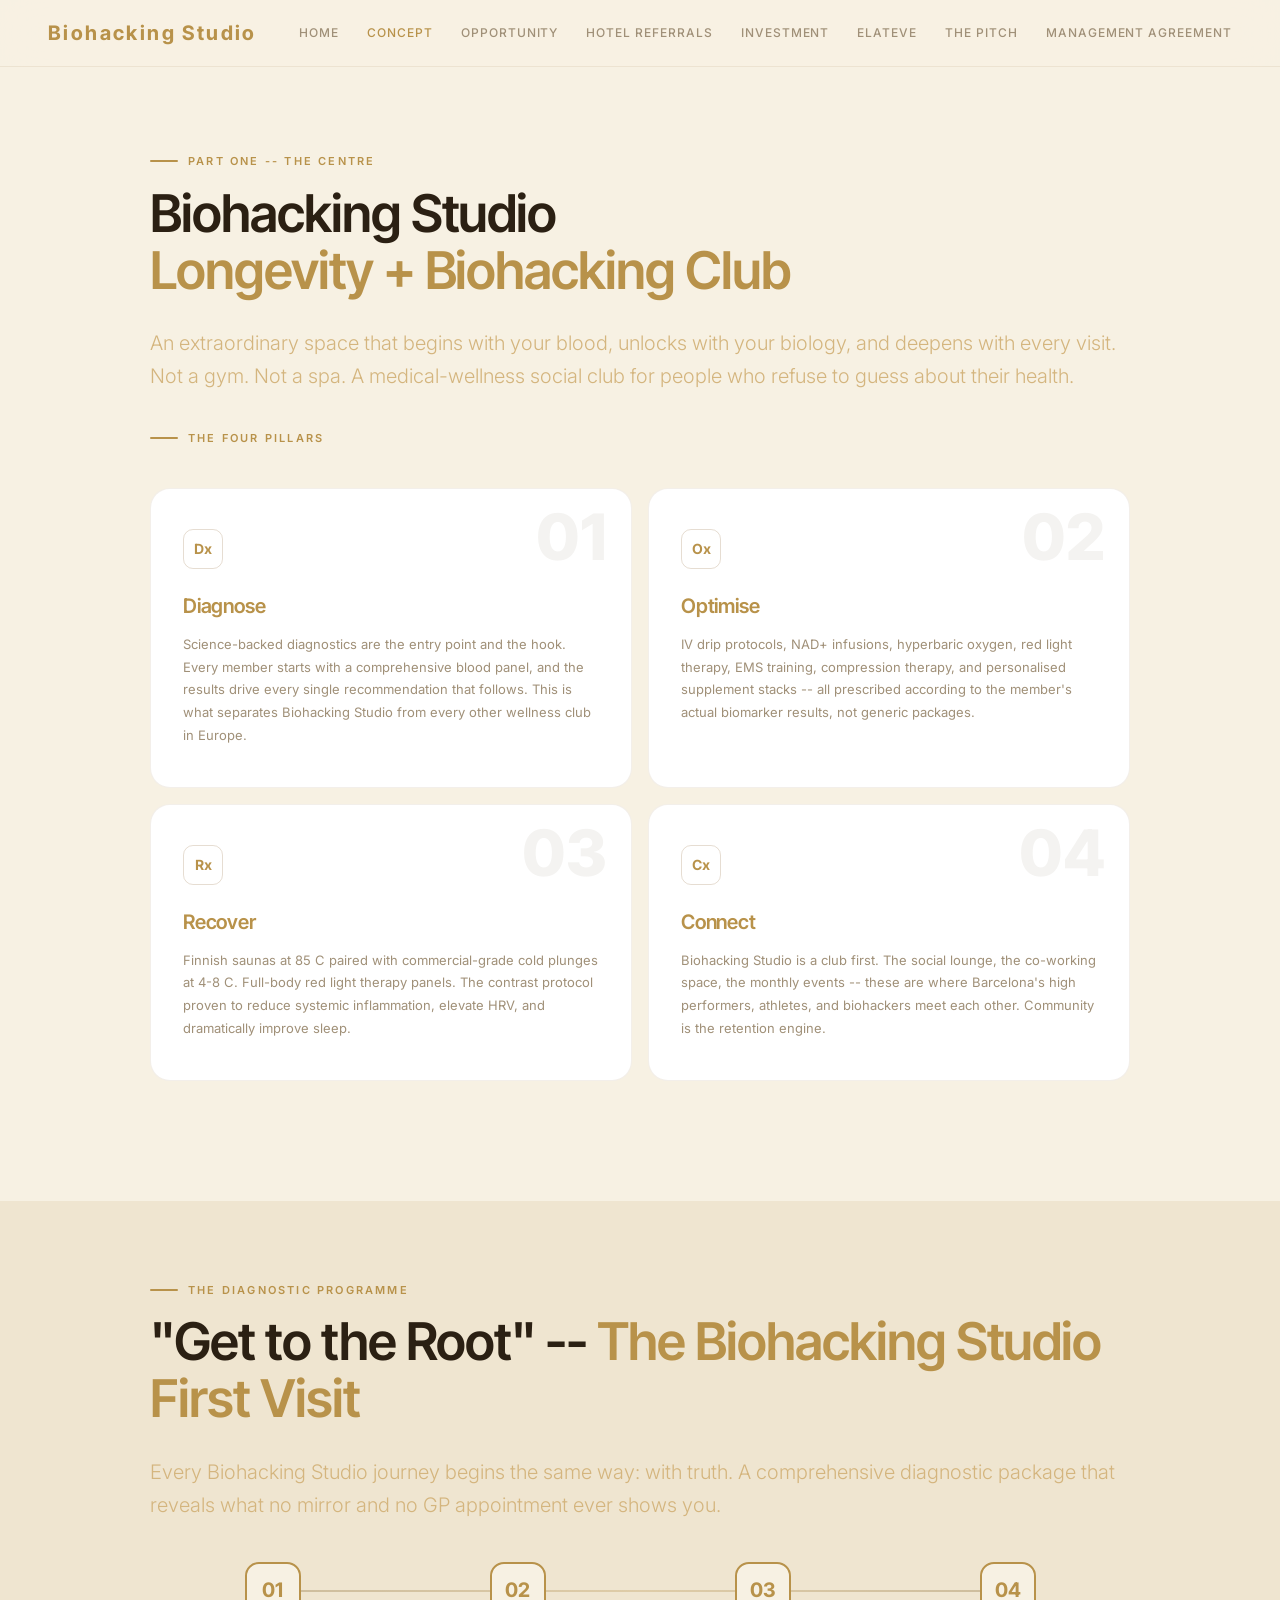
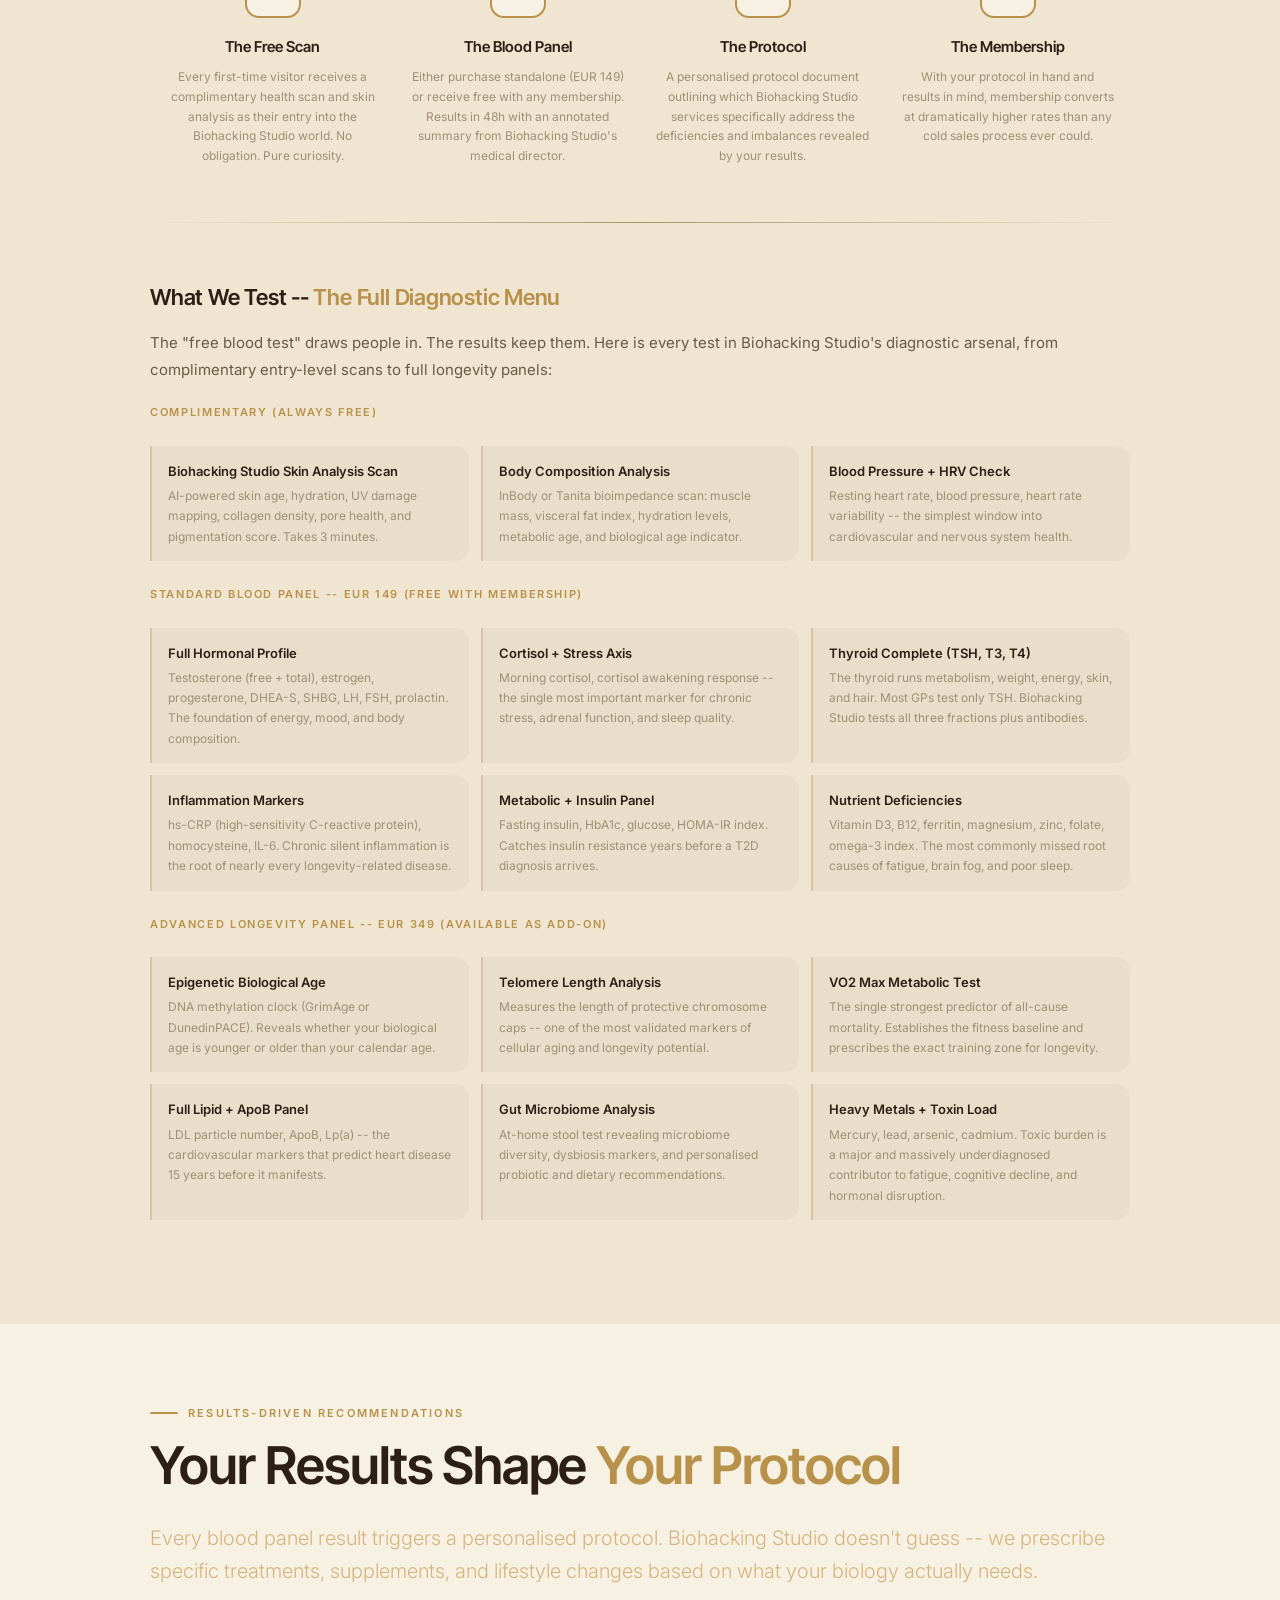
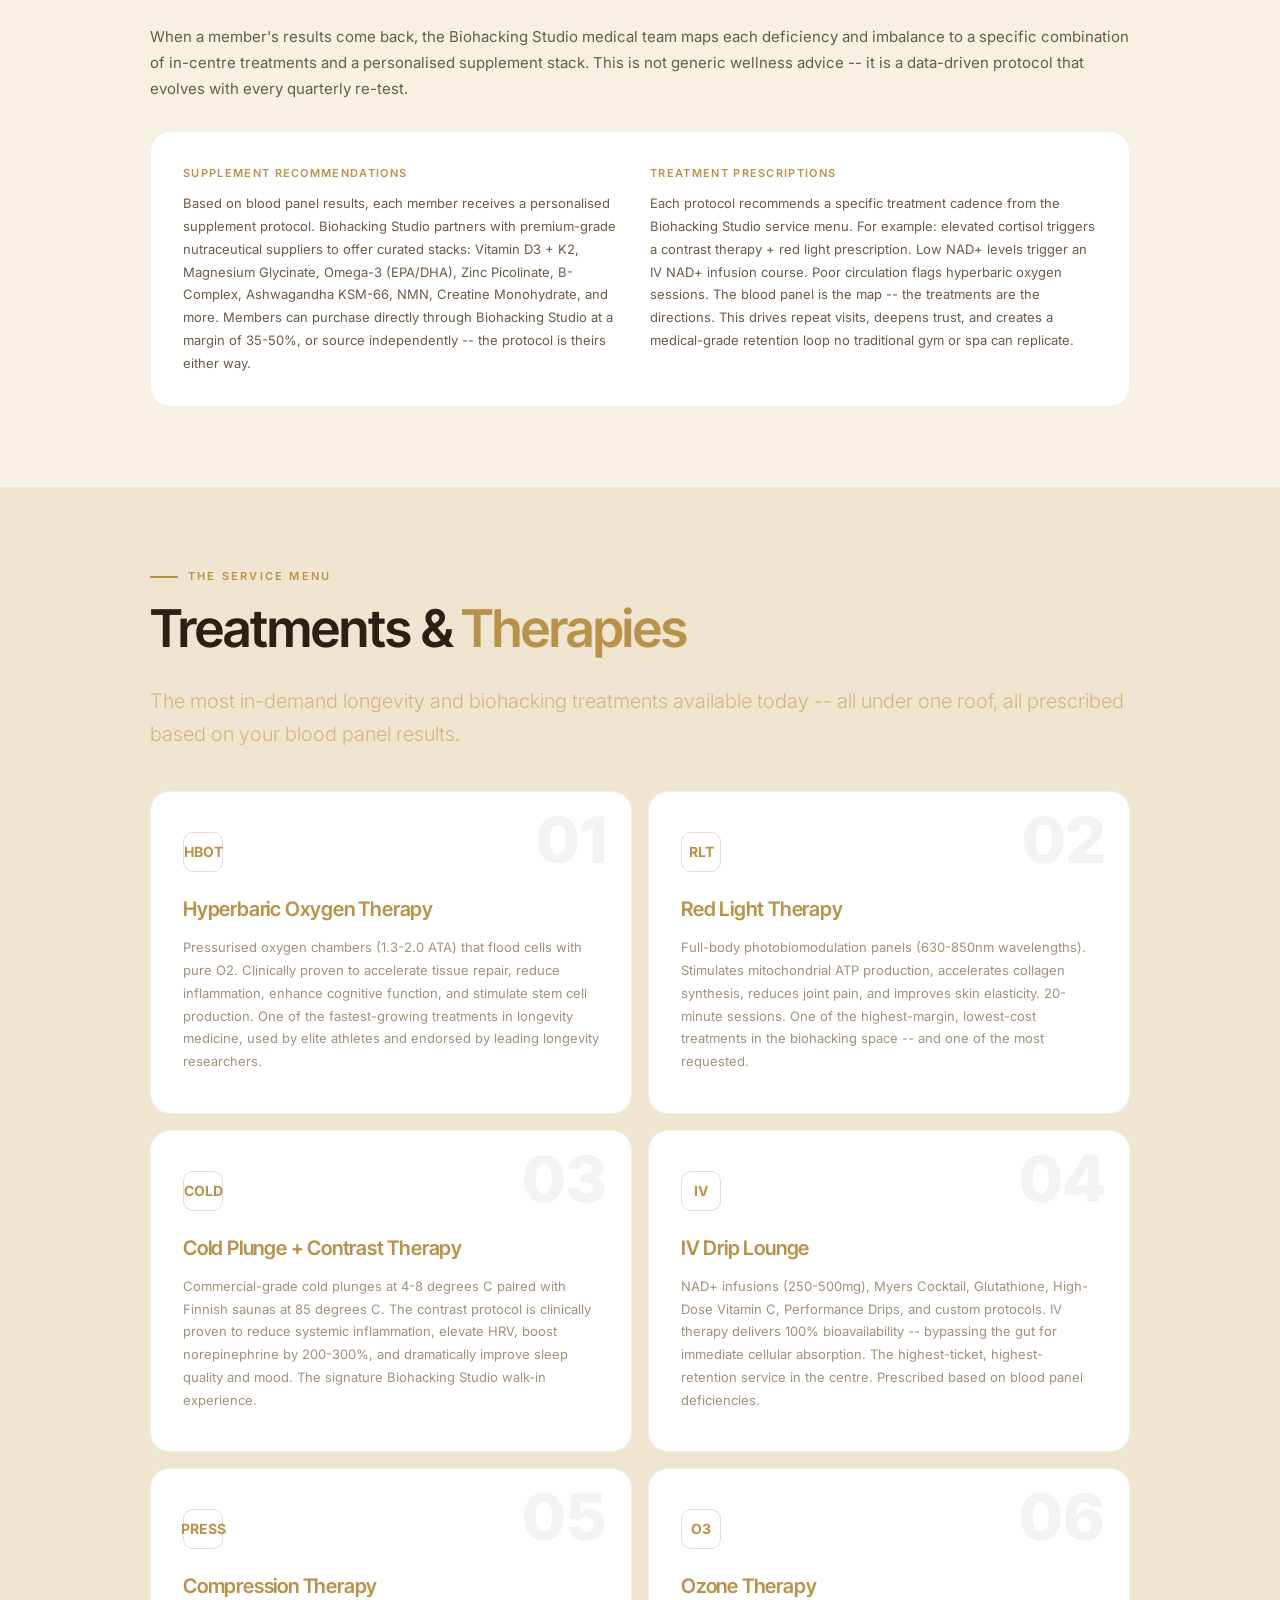
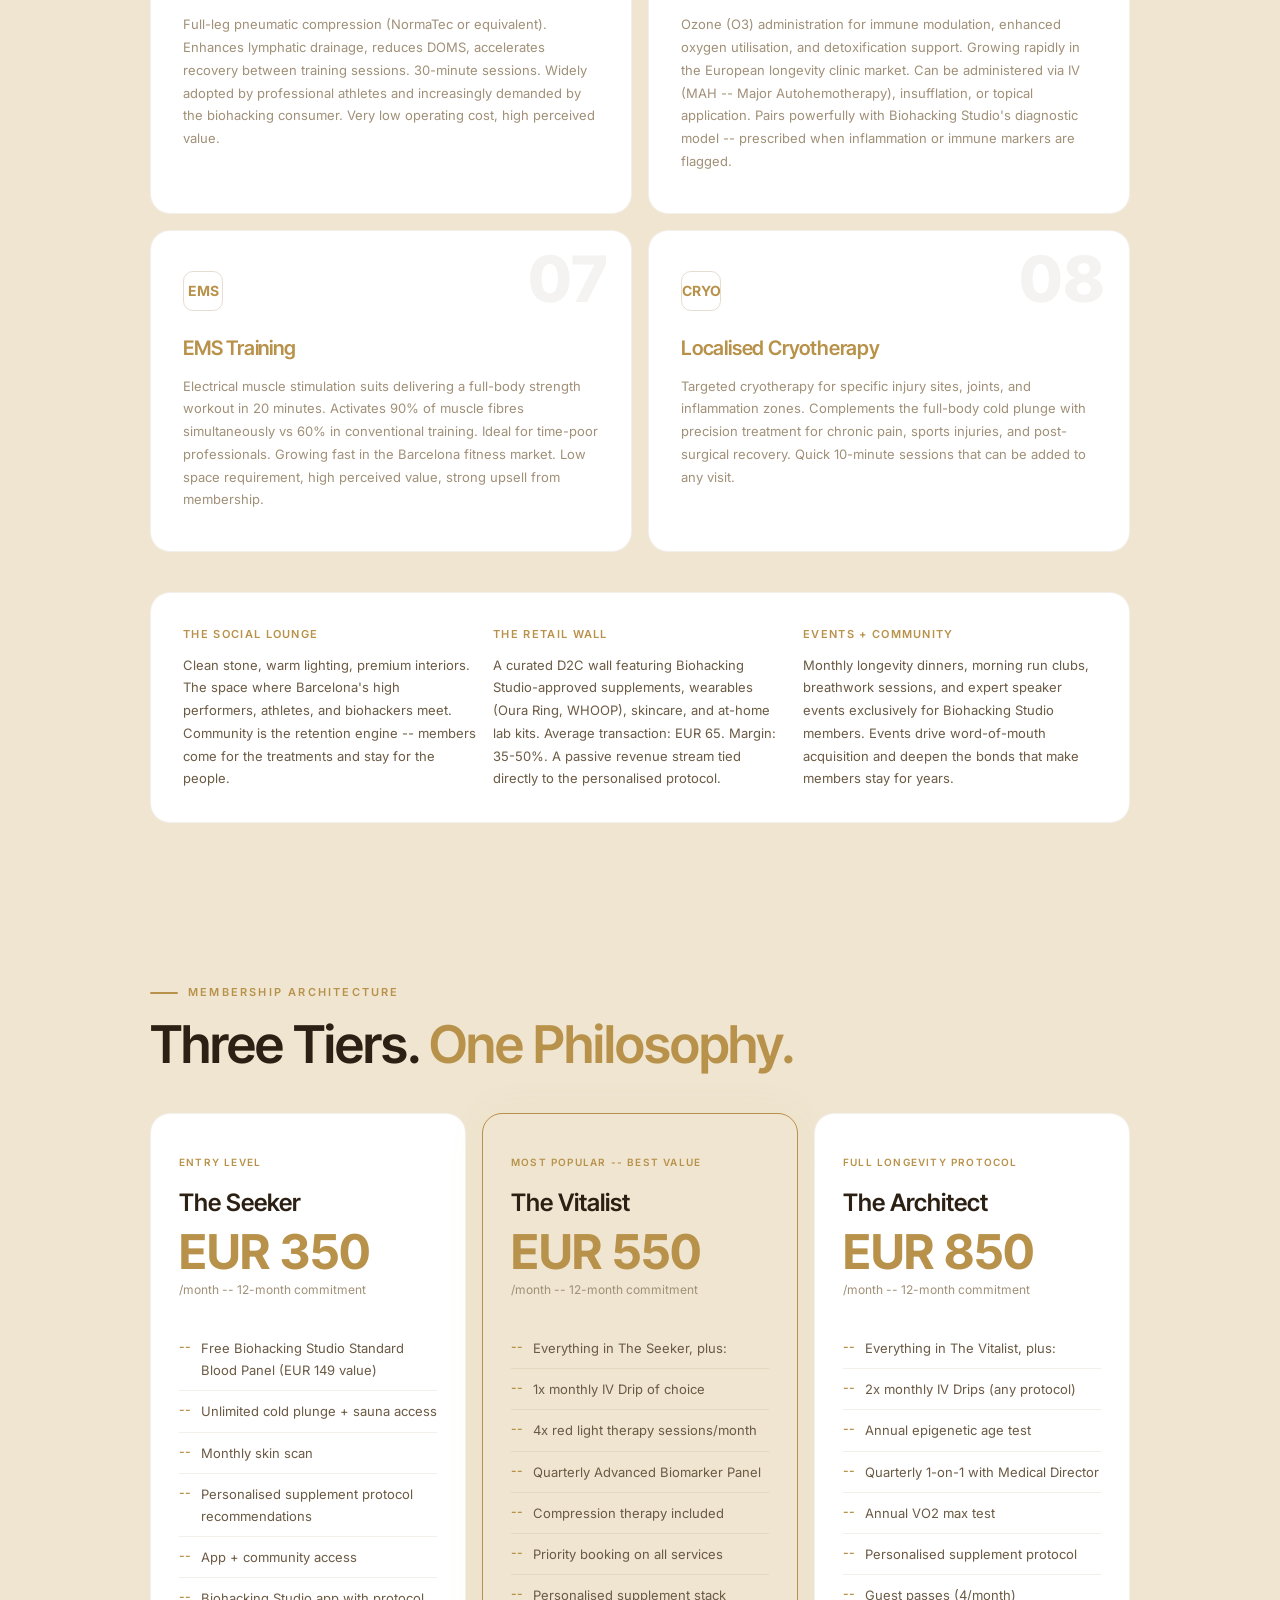
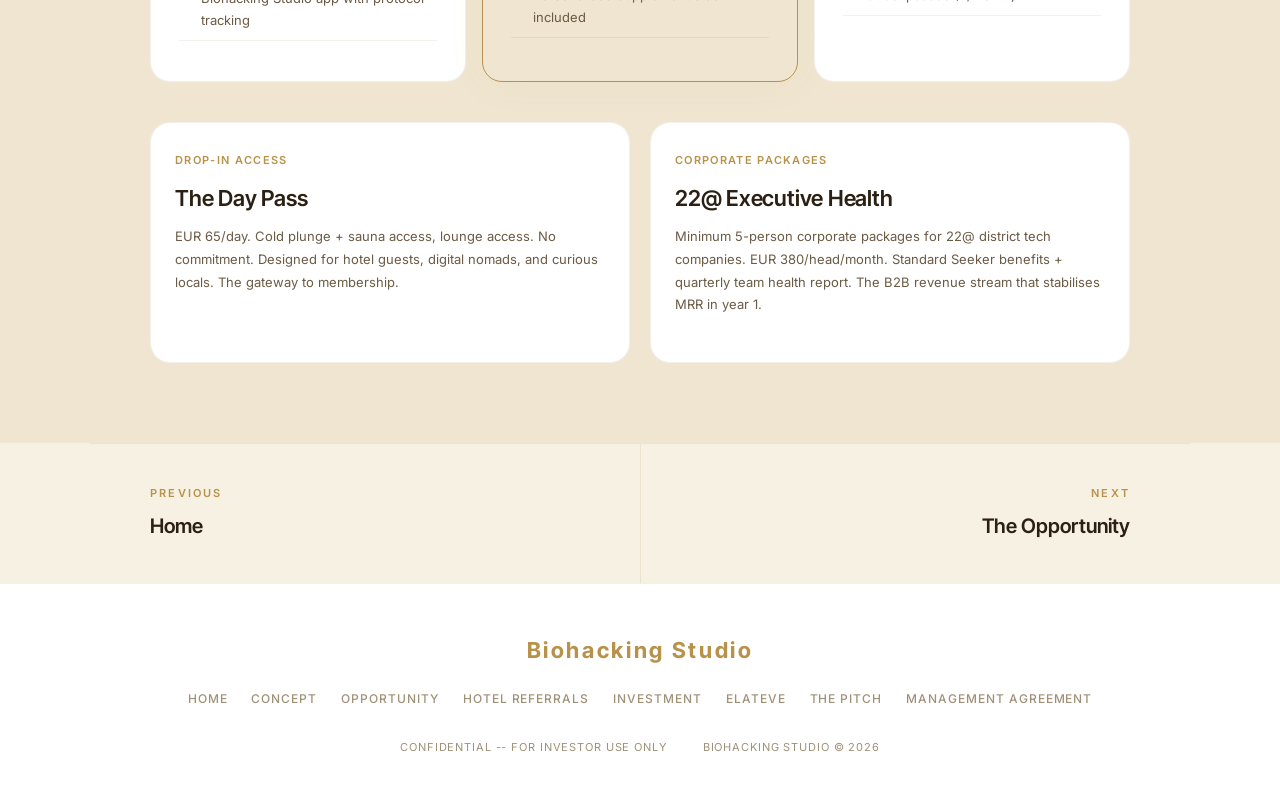
==== commit 23bf7801: "Streamline site: remove brand sections, delete marketing, trim text, add team members, flexible 80/2" ====
--- a/concept.html
+++ b/concept.html
@@ -21,7 +21,6 @@
     <a href="opportunity.html">Opportunity</a>
     <a href="hotel.html">Hotel Referrals</a>
     <a href="investment.html">Investment</a>
-    <a href="marketing.html">Marketing</a>
     <a href="elateve.html">Elateve</a>
     <a href="pilot.html">The Pitch</a>
     <a href="management.html">Management Agreement</a>
@@ -29,31 +28,6 @@
 </nav>
 
 <div class="page-top"></div>
-
-<!-- THE BRAND -->
-<div class="section">
-  <div class="eyebrow">The Brand</div>
-  <h2>Biohacking Studio — <em>Get to the Root of It</em></h2>
-  <p class="lead">From the concept of getting to the root cause of health issues through diagnostic blood testing. Universally understood. Grounded, natural, and scientific at once. Works in every language. Domain-ready. Timeless.</p>
-  <div class="tagline-box">
-    <div class="tagline-box-label">Primary Tagline</div>
-    <div class="tagline-box-text">"Get to the Root of It"</div>
-  </div>
-  <div class="inline-grid-3" style="margin-top: 16px;">
-    <div class="tagline-card">
-      <div class="tagline-card-label">SECONDARY</div>
-      <div class="tagline-card-text">"The Root of Your Wellness"</div>
-    </div>
-    <div class="tagline-card">
-      <div class="tagline-card-label">MEMBERSHIP HOOK</div>
-      <div class="tagline-card-text">"Your Blood Tells a Story. Come Listen."</div>
-    </div>
-    <div class="tagline-card">
-      <div class="tagline-card-label">CAMPAIGN LINE</div>
-      <div class="tagline-card-text">"Biohack Smarter. Not Harder."</div>
-    </div>
-  </div>
-</div>
 
 <!-- PART 1: THE CONCEPT -->
 <div class="section">
@@ -377,7 +351,6 @@
       <a href="opportunity.html">Opportunity</a>
       <a href="hotel.html">Hotel Referrals</a>
       <a href="investment.html">Investment</a>
-      <a href="marketing.html">Marketing</a>
       <a href="elateve.html">Elateve</a>
       <a href="pilot.html">The Pitch</a>
       <a href="management.html">Management Agreement</a>
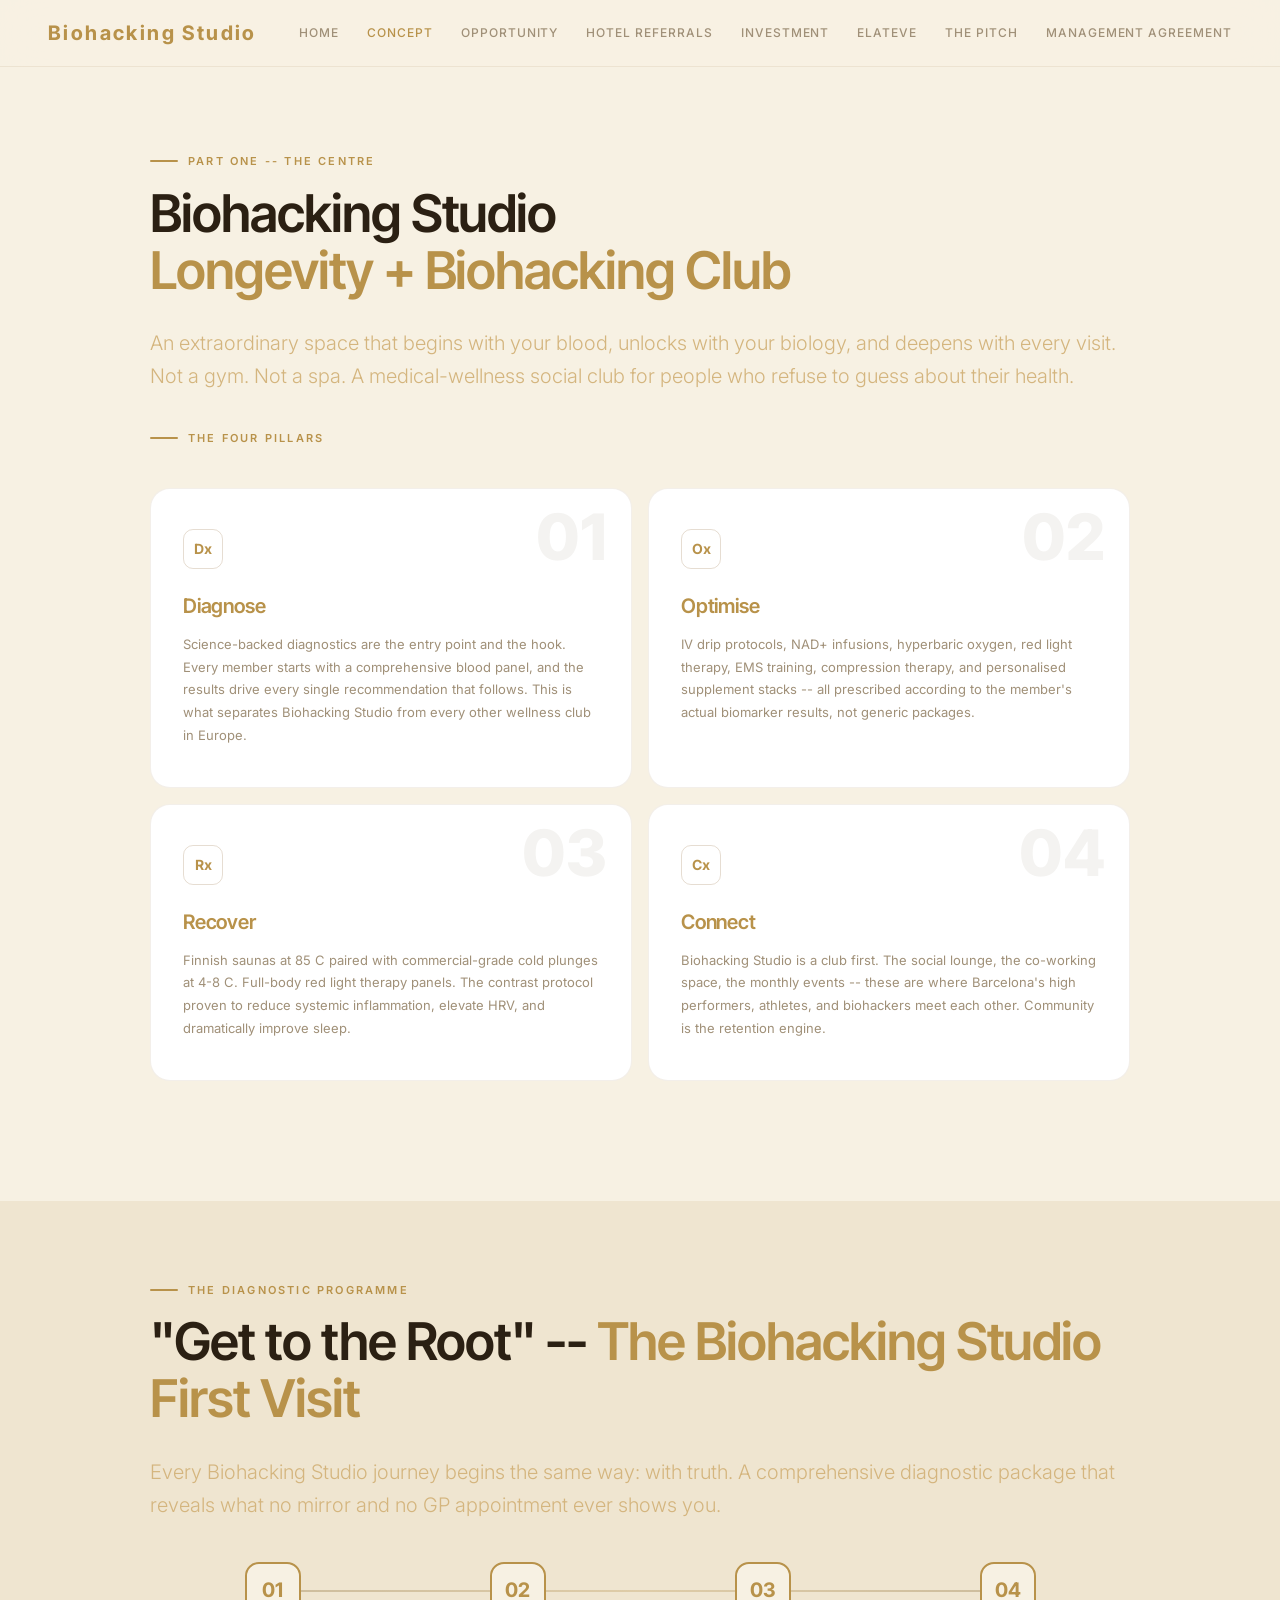
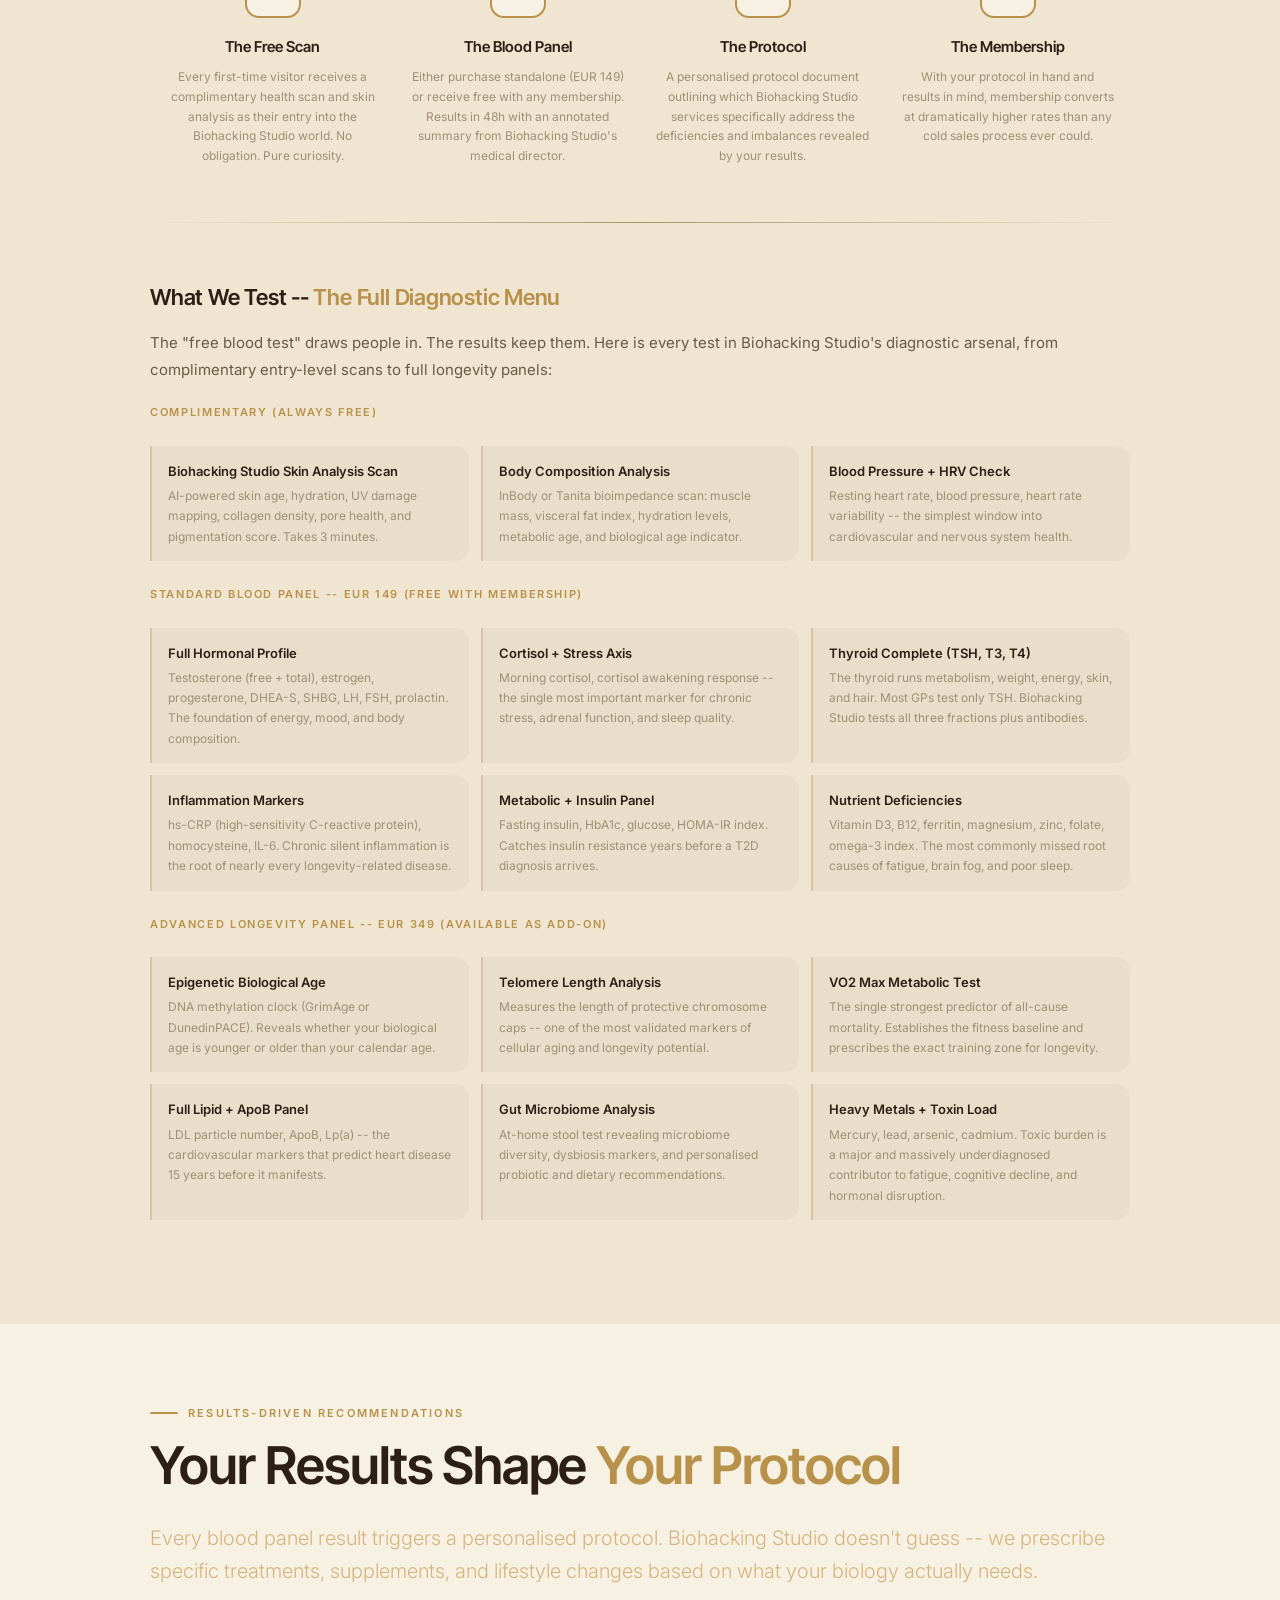
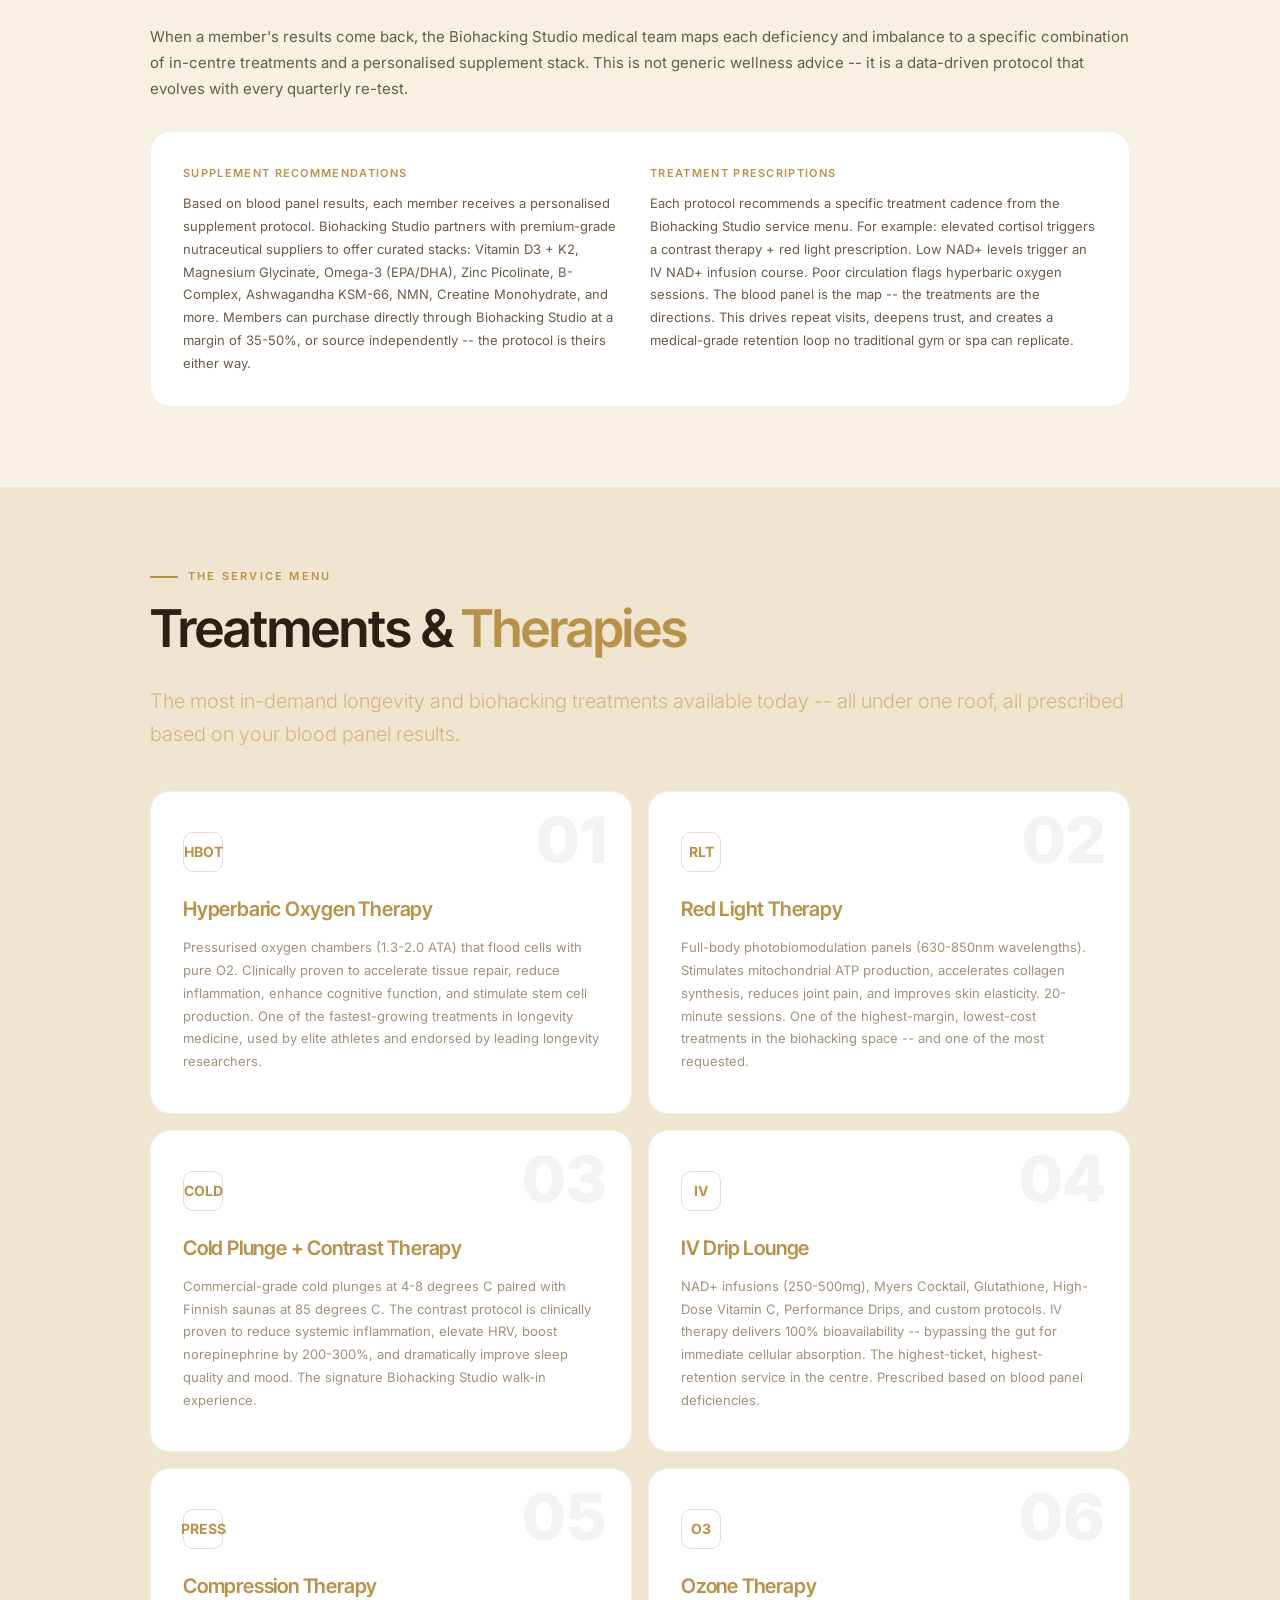
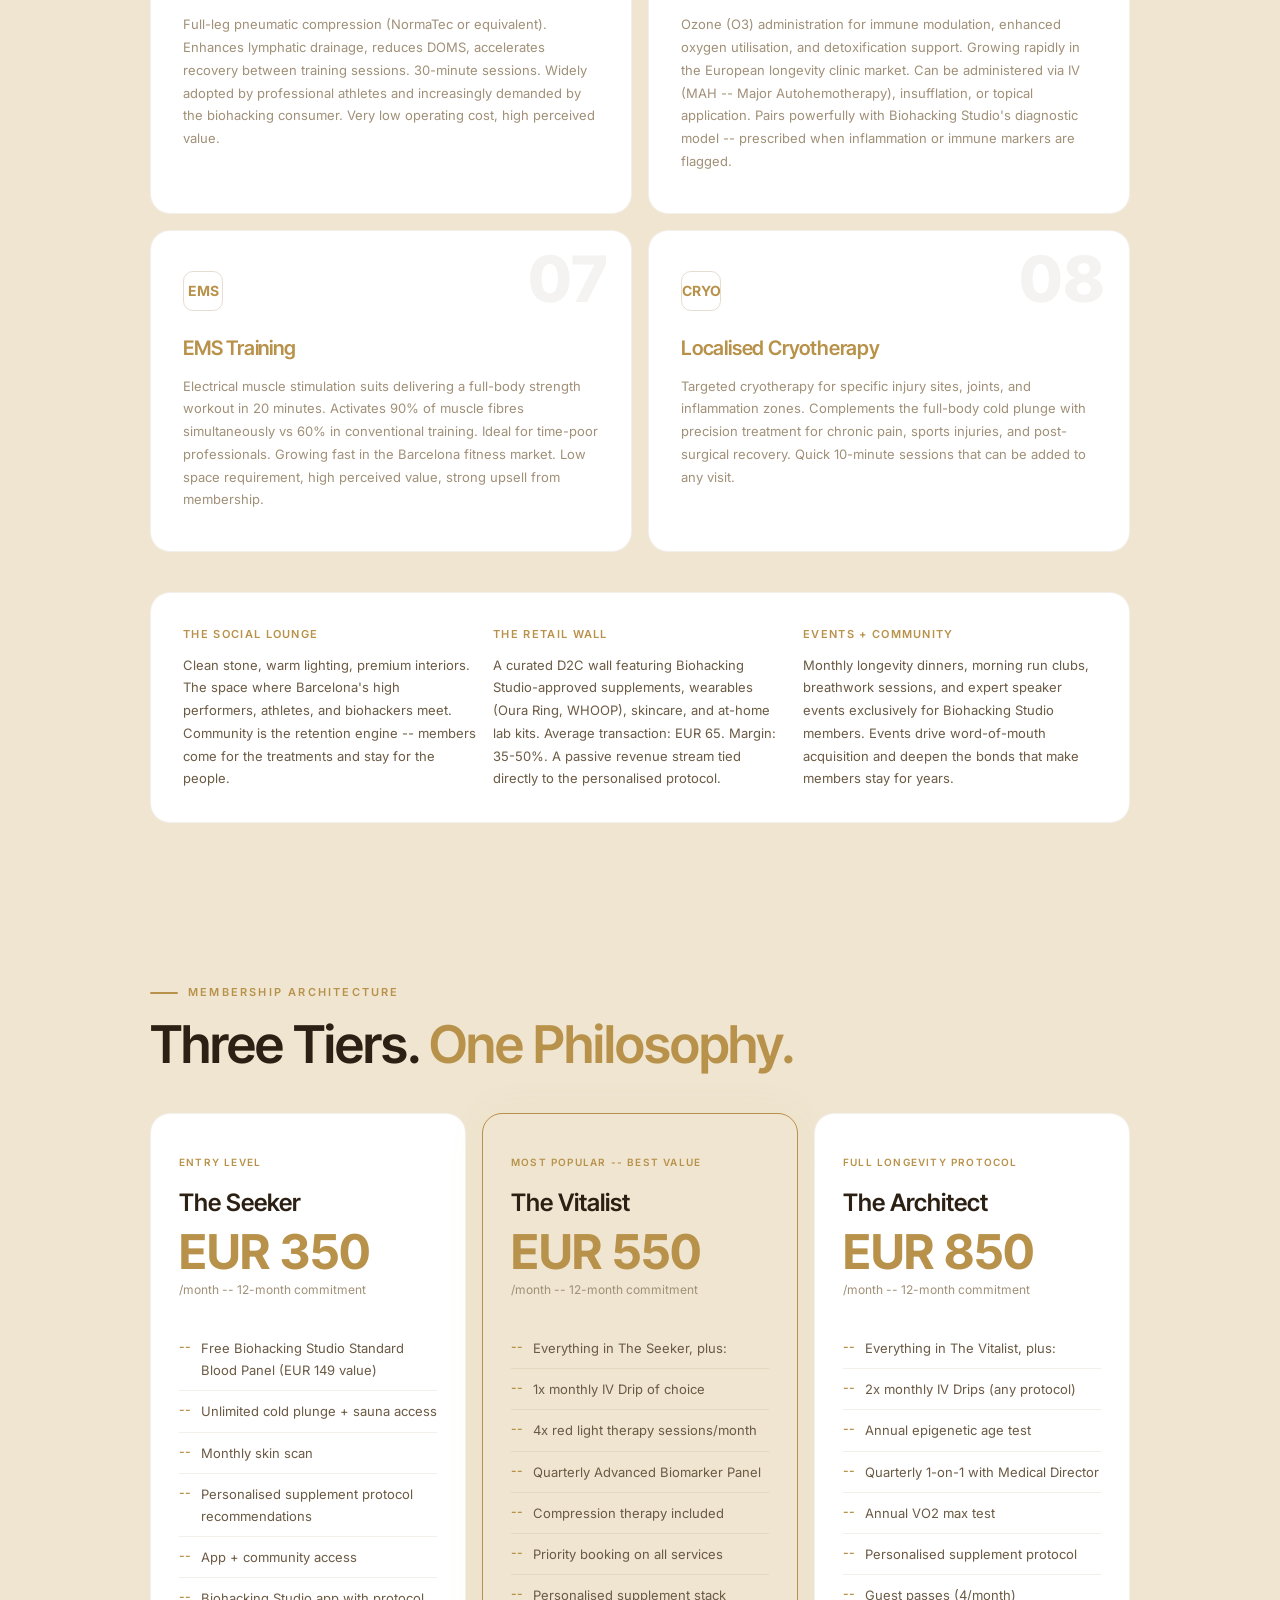
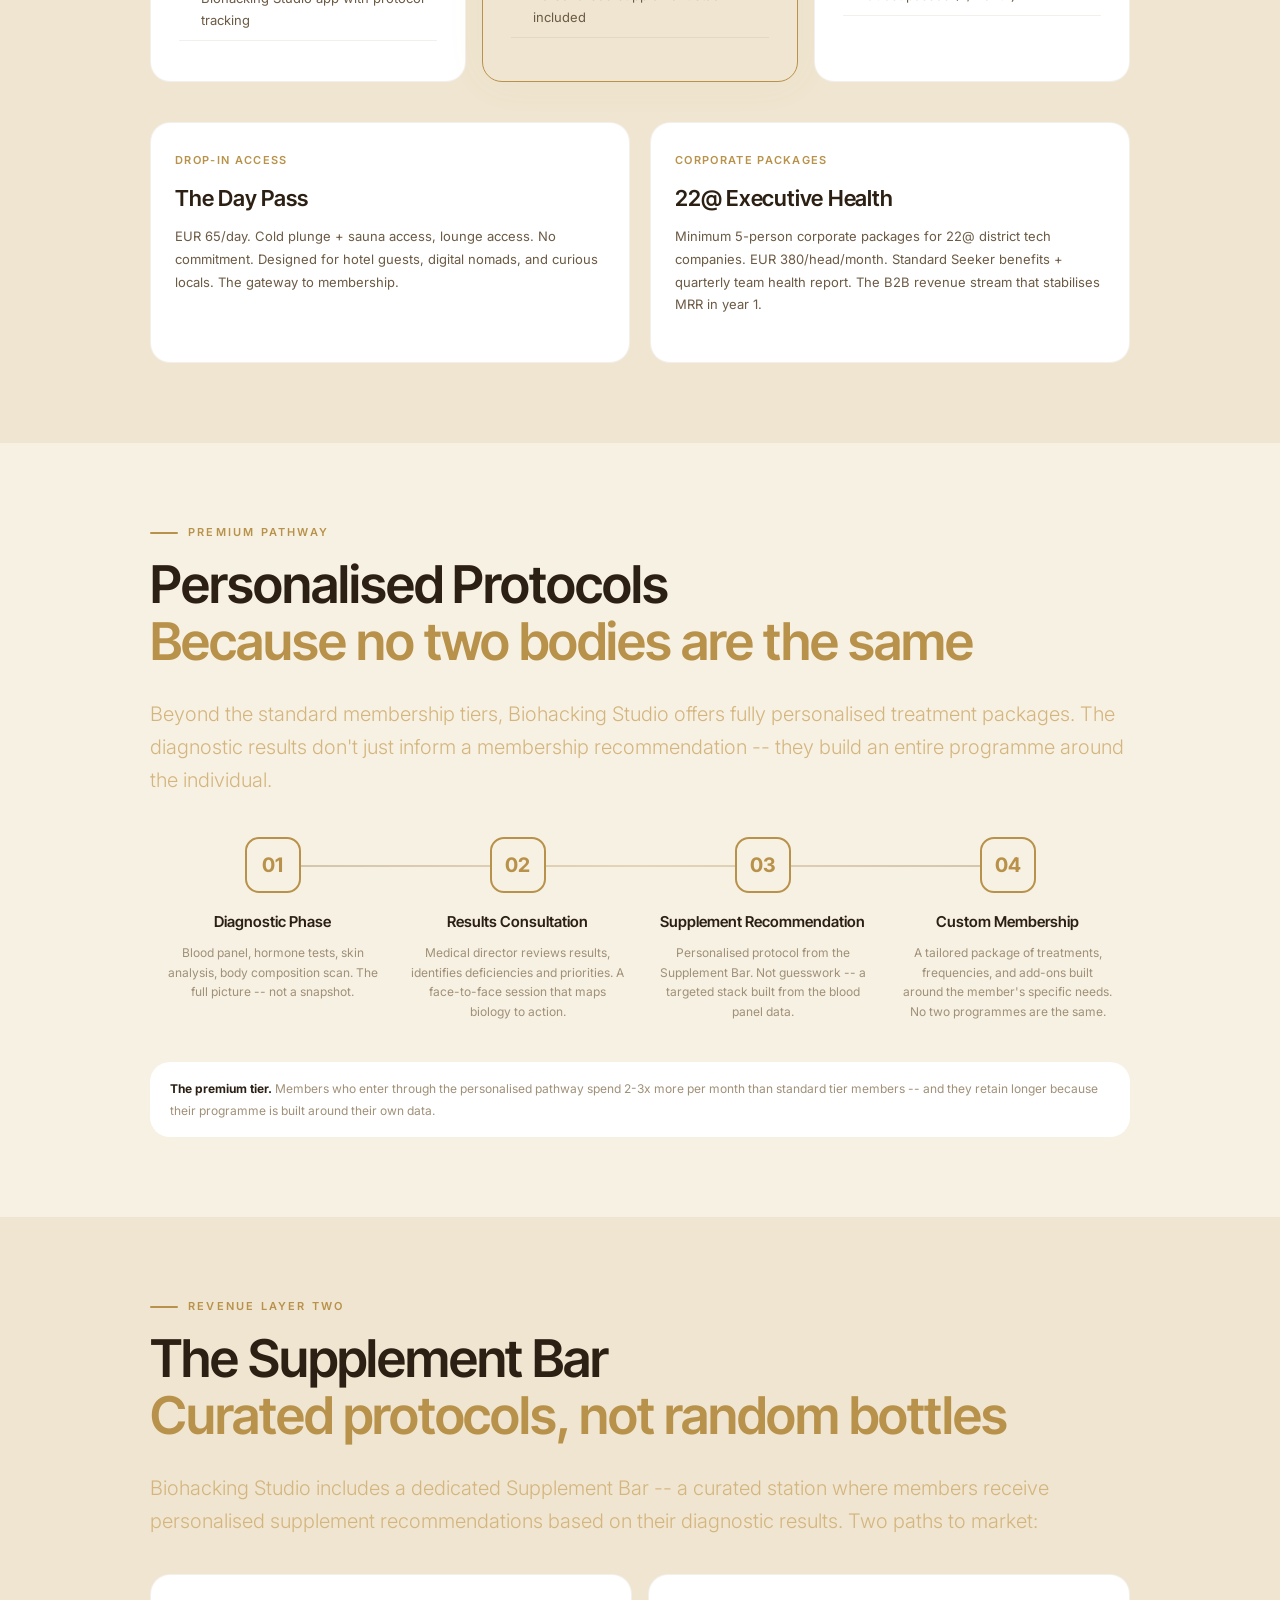
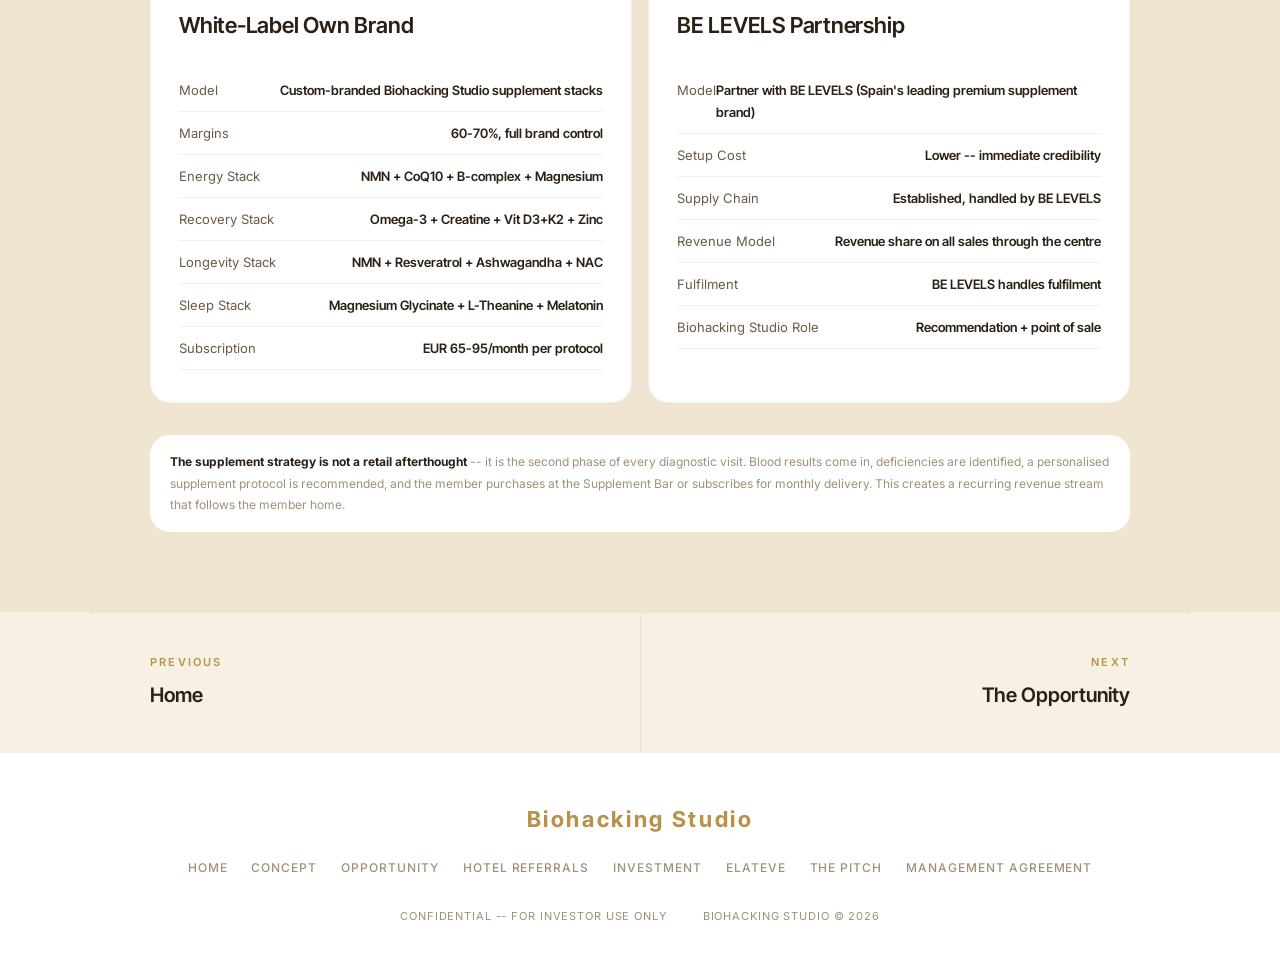
==== commit 4993504a: "Major update: EUR 600k CAPEX, updated IV pricing, supplement bar, personalised packages, fee structu" ====
--- a/concept.html
+++ b/concept.html
@@ -331,6 +331,114 @@
   </div>
 </div>
 
+<!-- PERSONALISED PROTOCOLS -->
+<div class="section">
+  <div class="eyebrow">Premium Pathway</div>
+  <h2>Personalised Protocols<br><em>Because no two bodies are the same</em></h2>
+  <p class="lead">Beyond the standard membership tiers, Biohacking Studio offers fully personalised treatment packages. The diagnostic results don't just inform a membership recommendation -- they build an entire programme around the individual.</p>
+
+  <div class="journey-steps">
+    <div class="journey-step">
+      <div class="step-num">01</div>
+      <h4>Diagnostic Phase</h4>
+      <p>Blood panel, hormone tests, skin analysis, body composition scan. The full picture -- not a snapshot.</p>
+    </div>
+    <div class="journey-step">
+      <div class="step-num">02</div>
+      <h4>Results Consultation</h4>
+      <p>Medical director reviews results, identifies deficiencies and priorities. A face-to-face session that maps biology to action.</p>
+    </div>
+    <div class="journey-step">
+      <div class="step-num">03</div>
+      <h4>Supplement Recommendation</h4>
+      <p>Personalised protocol from the Supplement Bar. Not guesswork -- a targeted stack built from the blood panel data.</p>
+    </div>
+    <div class="journey-step">
+      <div class="step-num">04</div>
+      <h4>Custom Membership</h4>
+      <p>A tailored package of treatments, frequencies, and add-ons built around the member's specific needs. No two programmes are the same.</p>
+    </div>
+  </div>
+
+  <div class="notes-box">
+    <strong>The premium tier.</strong> Members who enter through the personalised pathway spend 2-3x more per month than standard tier members -- and they retain longer because their programme is built around their own data.
+  </div>
+</div>
+
+<!-- THE SUPPLEMENT BAR -->
+<div class="section-alt full-bleed">
+  <div class="section-alt-inner">
+    <div class="eyebrow">Revenue Layer Two</div>
+    <h2>The Supplement Bar<br><em>Curated protocols, not random bottles</em></h2>
+    <p class="lead">Biohacking Studio includes a dedicated Supplement Bar -- a curated station where members receive personalised supplement recommendations based on their diagnostic results. Two paths to market:</p>
+
+    <div class="compare-grid">
+      <div class="compare-card">
+        <h3>White-Label Own Brand</h3>
+        <div class="compare-line">
+          <span class="compare-line-label">Model</span>
+          <span class="compare-line-value">Custom-branded Biohacking Studio supplement stacks</span>
+        </div>
+        <div class="compare-line">
+          <span class="compare-line-label">Margins</span>
+          <span class="compare-line-value">60-70%, full brand control</span>
+        </div>
+        <div class="compare-line">
+          <span class="compare-line-label">Energy Stack</span>
+          <span class="compare-line-value">NMN + CoQ10 + B-complex + Magnesium</span>
+        </div>
+        <div class="compare-line">
+          <span class="compare-line-label">Recovery Stack</span>
+          <span class="compare-line-value">Omega-3 + Creatine + Vit D3+K2 + Zinc</span>
+        </div>
+        <div class="compare-line">
+          <span class="compare-line-label">Longevity Stack</span>
+          <span class="compare-line-value">NMN + Resveratrol + Ashwagandha + NAC</span>
+        </div>
+        <div class="compare-line">
+          <span class="compare-line-label">Sleep Stack</span>
+          <span class="compare-line-value">Magnesium Glycinate + L-Theanine + Melatonin</span>
+        </div>
+        <div class="compare-line">
+          <span class="compare-line-label">Subscription</span>
+          <span class="compare-line-value">EUR 65-95/month per protocol</span>
+        </div>
+      </div>
+      <div class="compare-card">
+        <h3>BE LEVELS Partnership</h3>
+        <div class="compare-line">
+          <span class="compare-line-label">Model</span>
+          <span class="compare-line-value">Partner with BE LEVELS (Spain's leading premium supplement brand)</span>
+        </div>
+        <div class="compare-line">
+          <span class="compare-line-label">Setup Cost</span>
+          <span class="compare-line-value">Lower -- immediate credibility</span>
+        </div>
+        <div class="compare-line">
+          <span class="compare-line-label">Supply Chain</span>
+          <span class="compare-line-value">Established, handled by BE LEVELS</span>
+        </div>
+        <div class="compare-line">
+          <span class="compare-line-label">Revenue Model</span>
+          <span class="compare-line-value">Revenue share on all sales through the centre</span>
+        </div>
+        <div class="compare-line">
+          <span class="compare-line-label">Fulfilment</span>
+          <span class="compare-line-value">BE LEVELS handles fulfilment</span>
+        </div>
+        <div class="compare-line">
+          <span class="compare-line-label">Biohacking Studio Role</span>
+          <span class="compare-line-value">Recommendation + point of sale</span>
+        </div>
+      </div>
+    </div>
+
+    <div class="notes-box">
+      <strong>The supplement strategy is not a retail afterthought</strong> -- it is the second phase of every diagnostic visit. Blood results come in, deficiencies are identified, a personalised supplement protocol is recommended, and the member purchases at the Supplement Bar or subscribes for monthly delivery. This creates a recurring revenue stream that follows the member home.
+    </div>
+  </div>
+</div>
+
 <div class="page-nav">
   <a href="index.html" class="page-nav-link prev">
     <span class="page-nav-label">Previous</span>
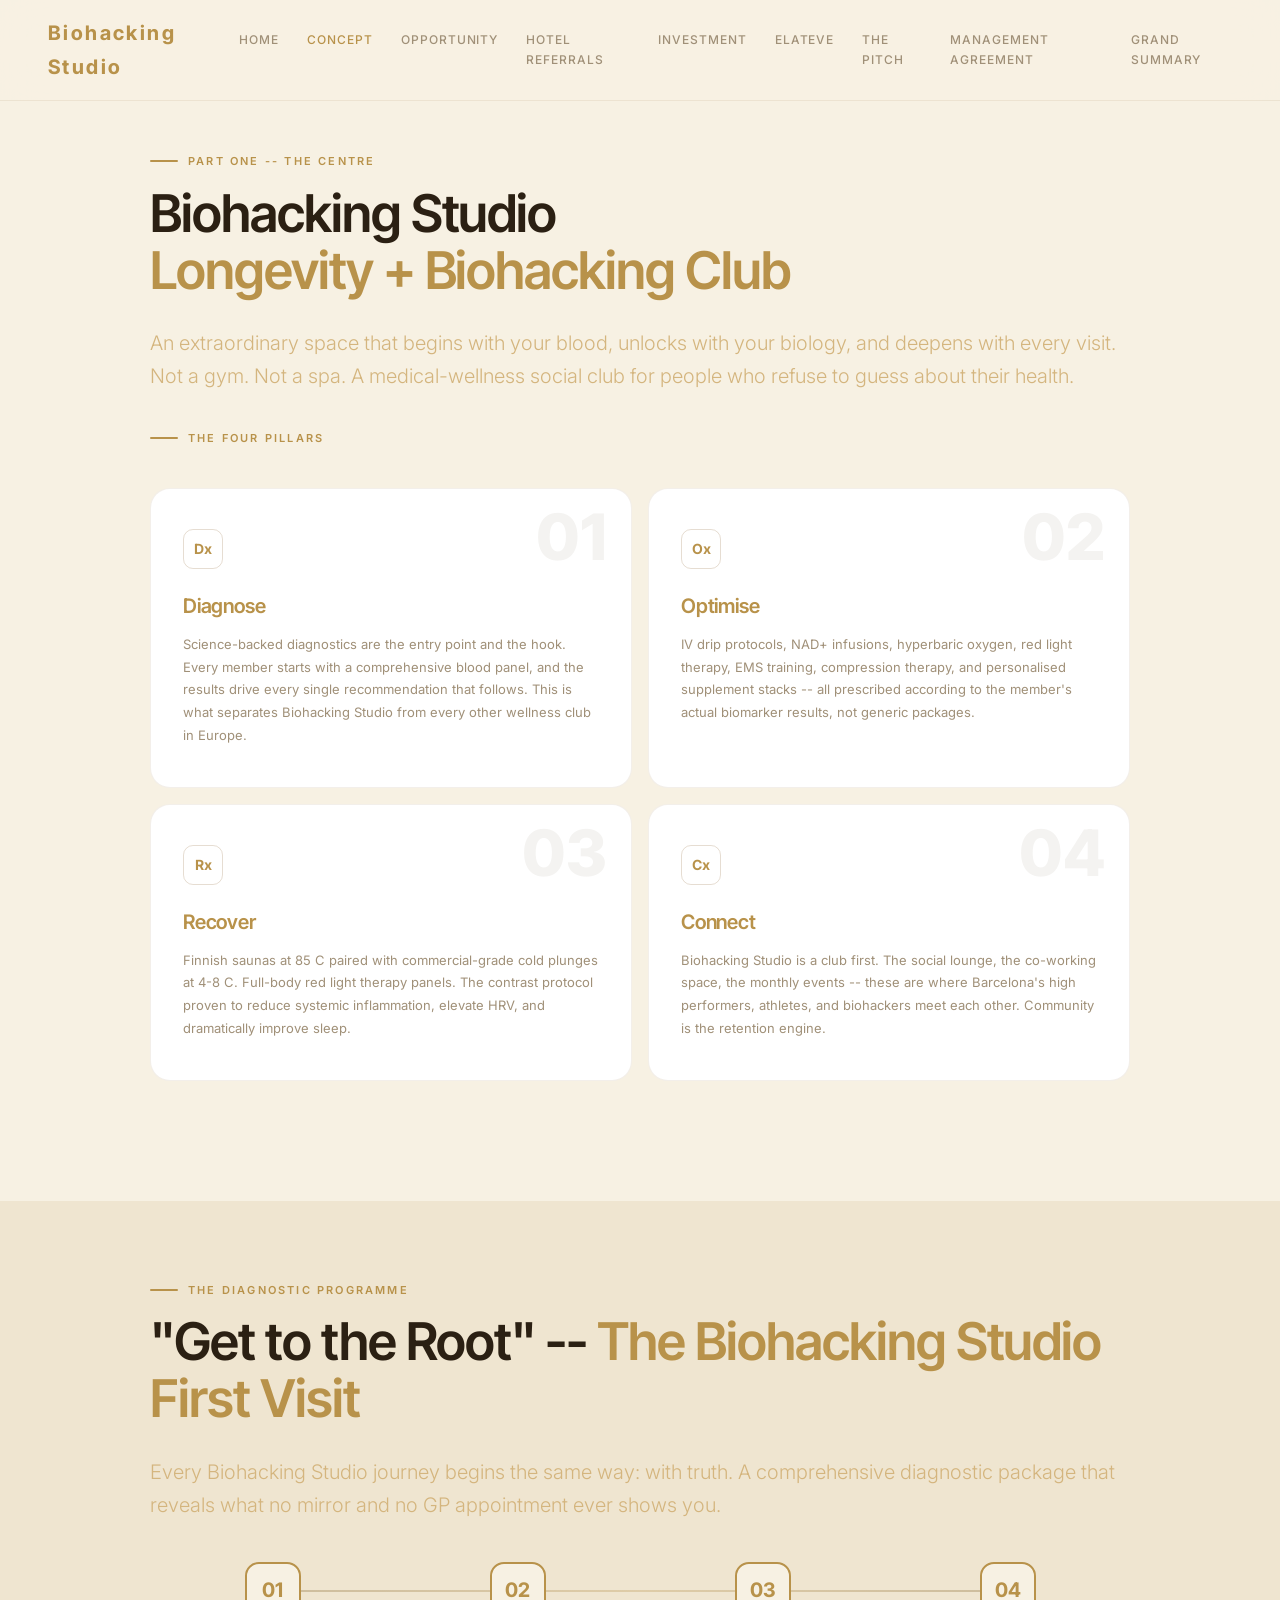
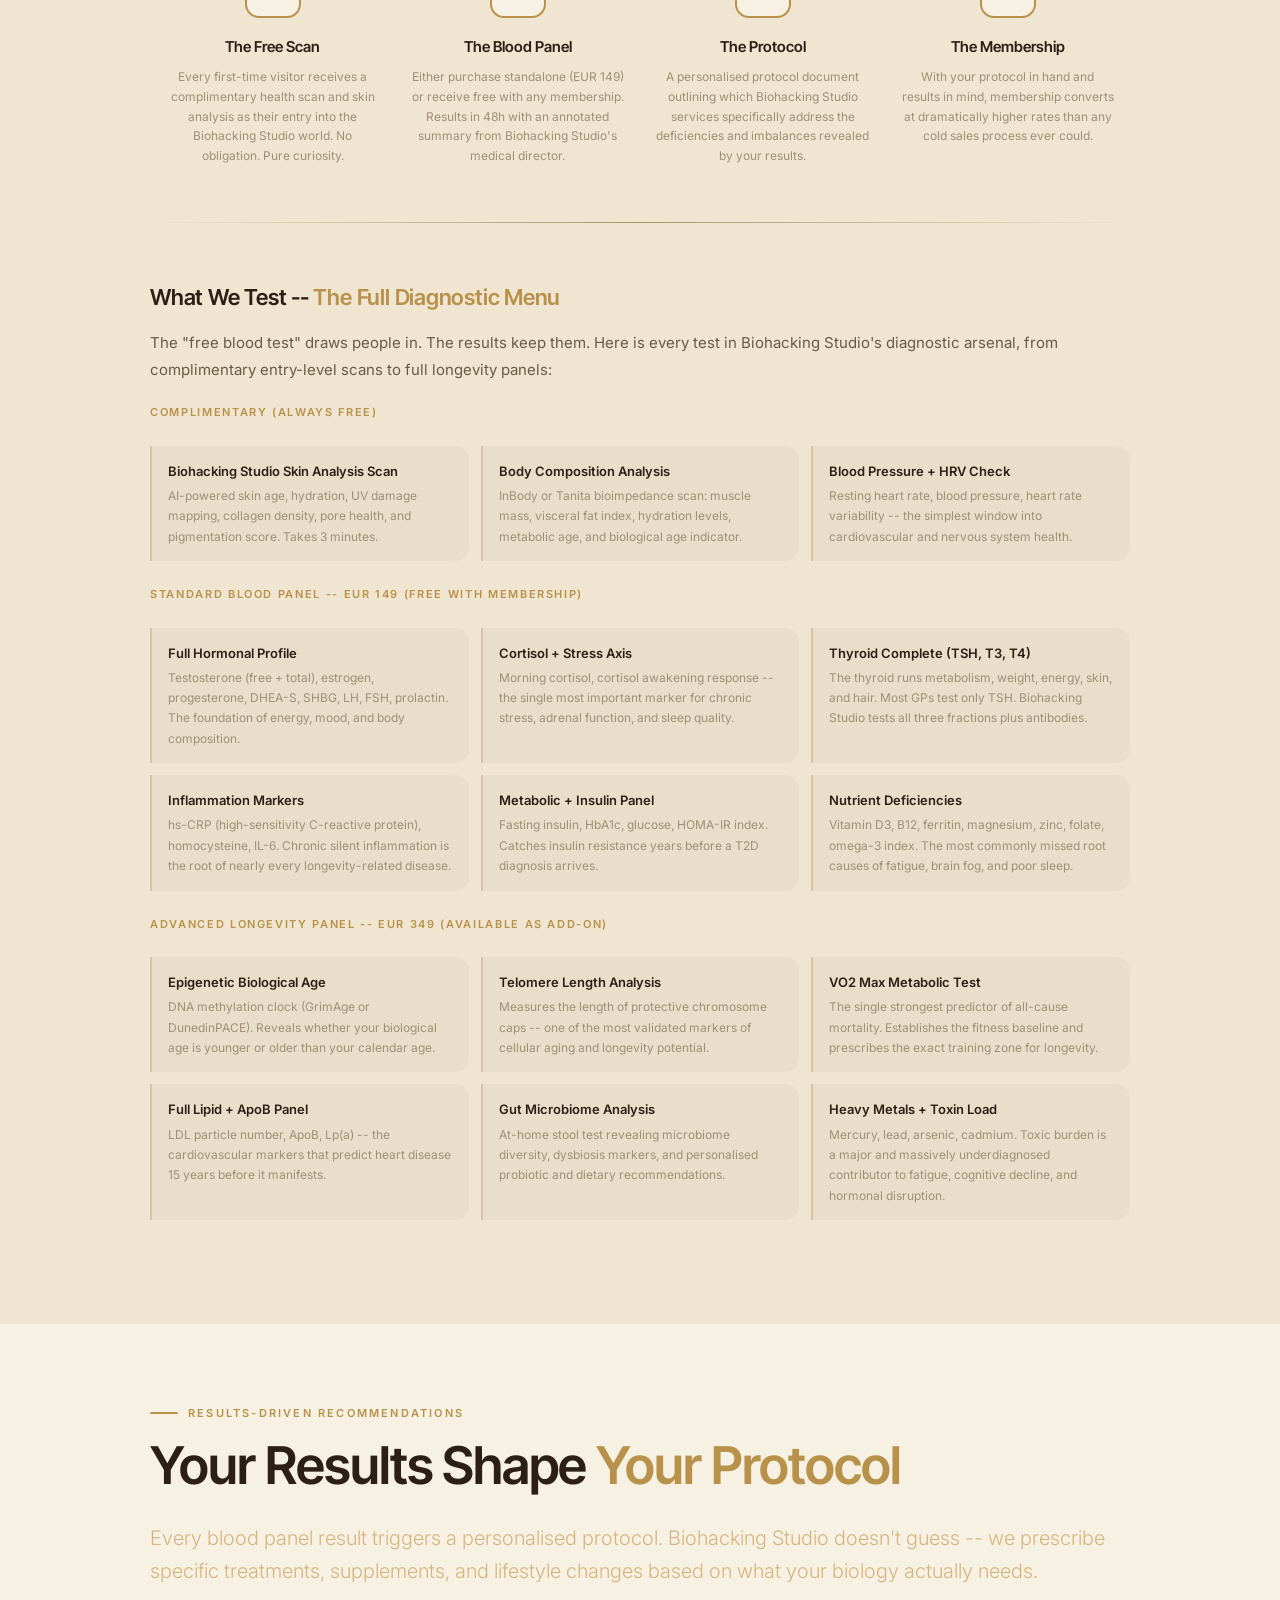
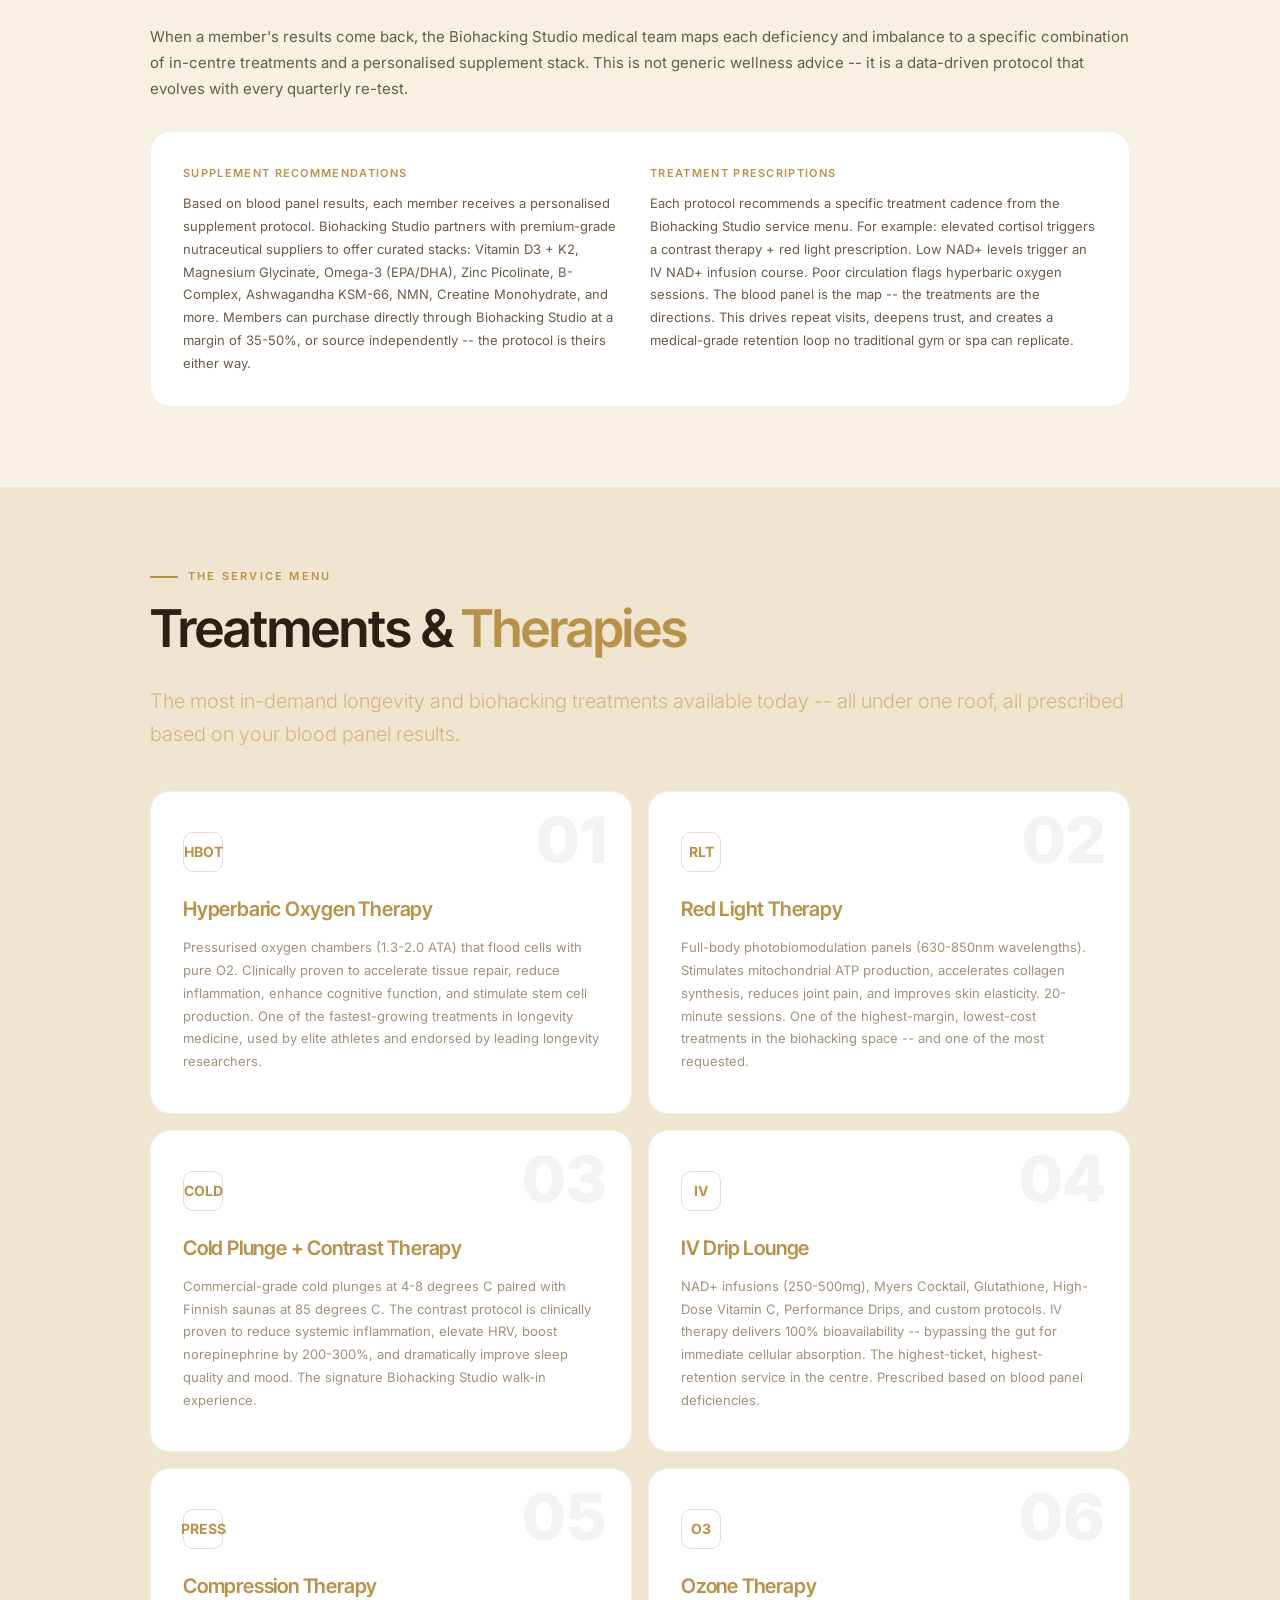
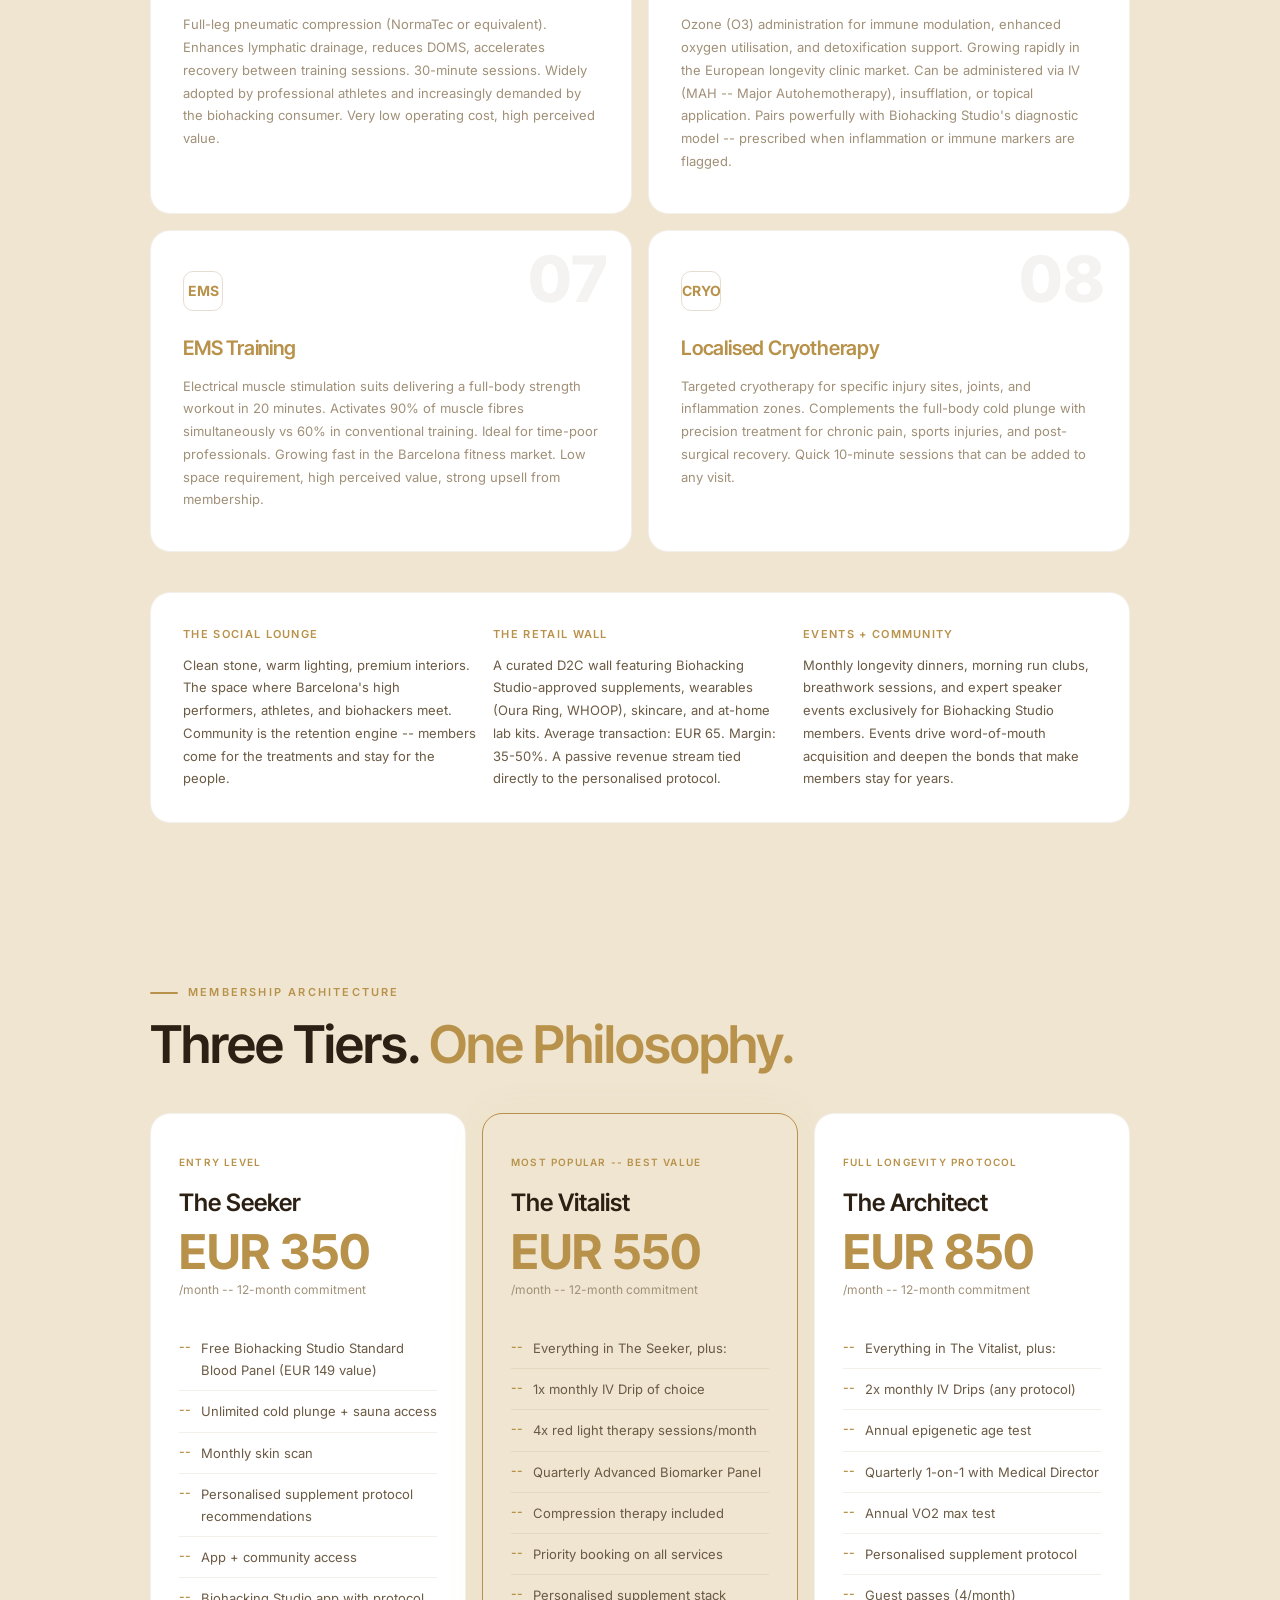
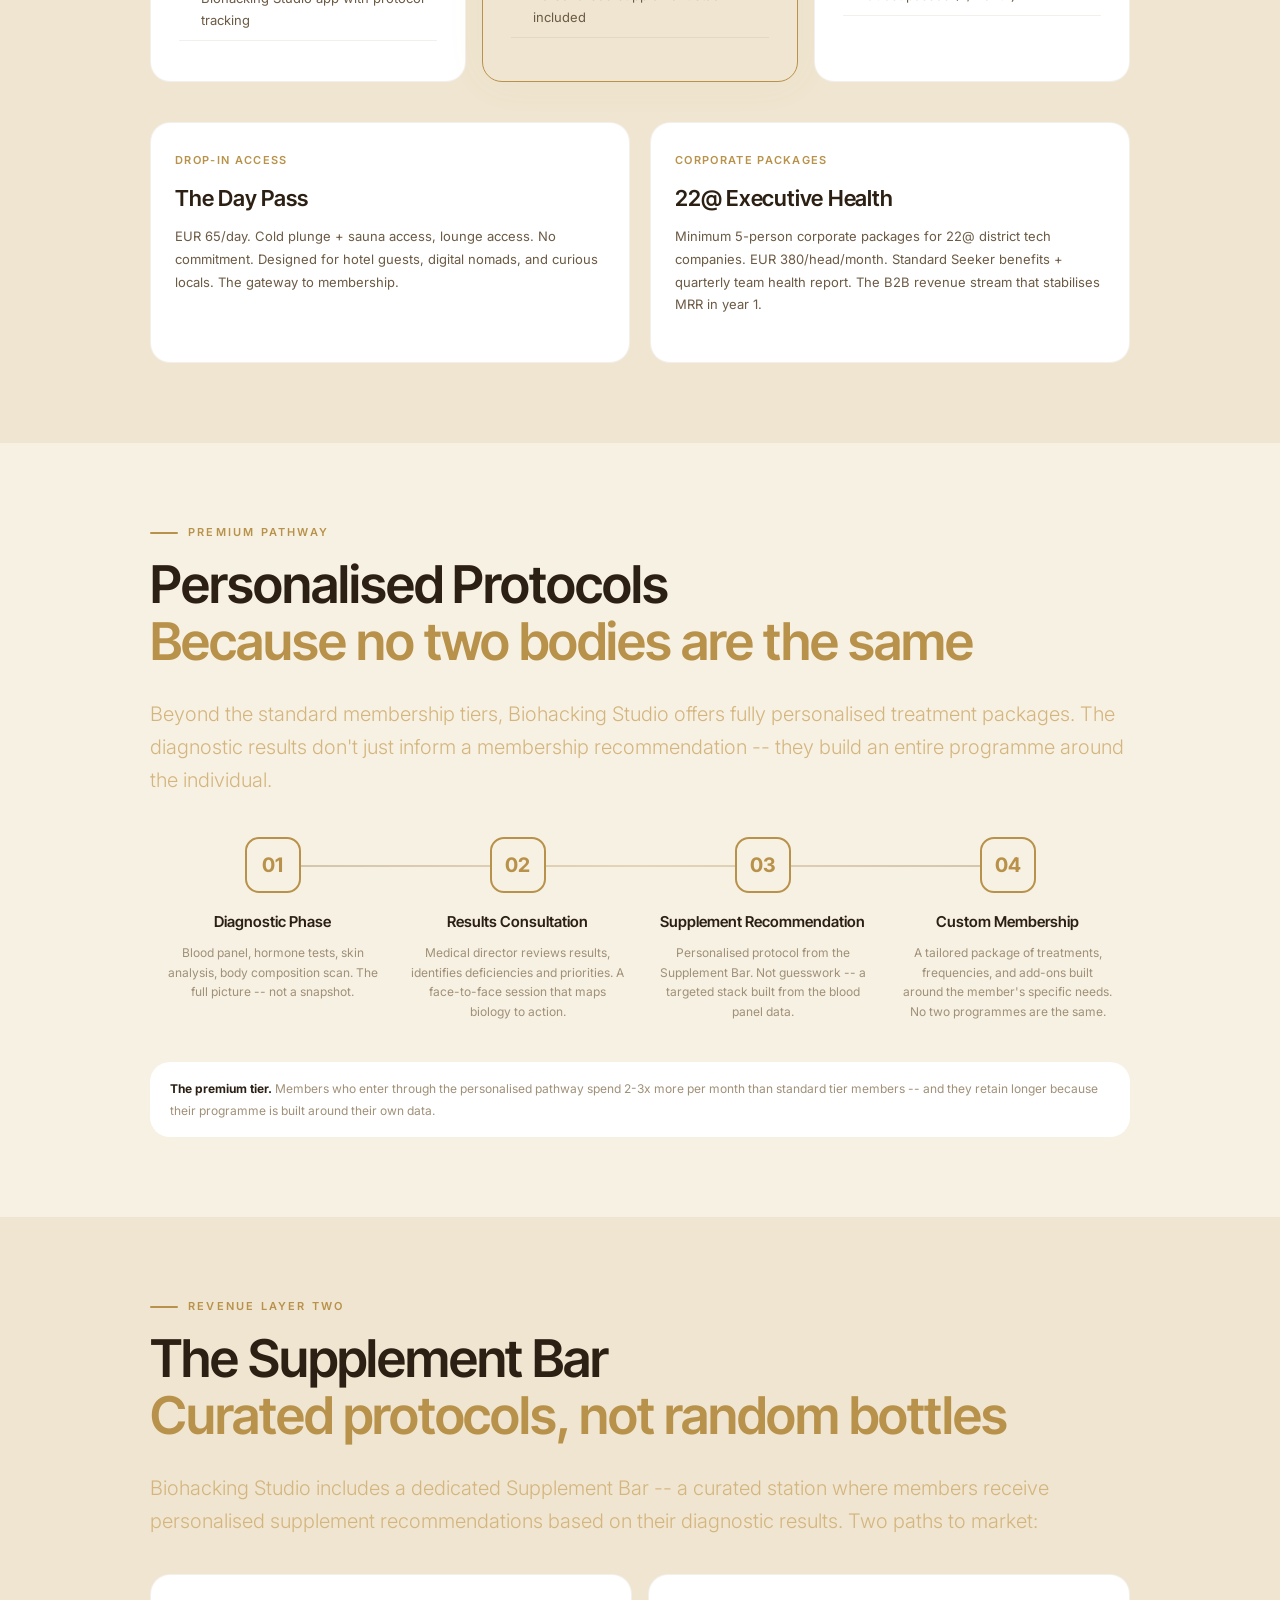
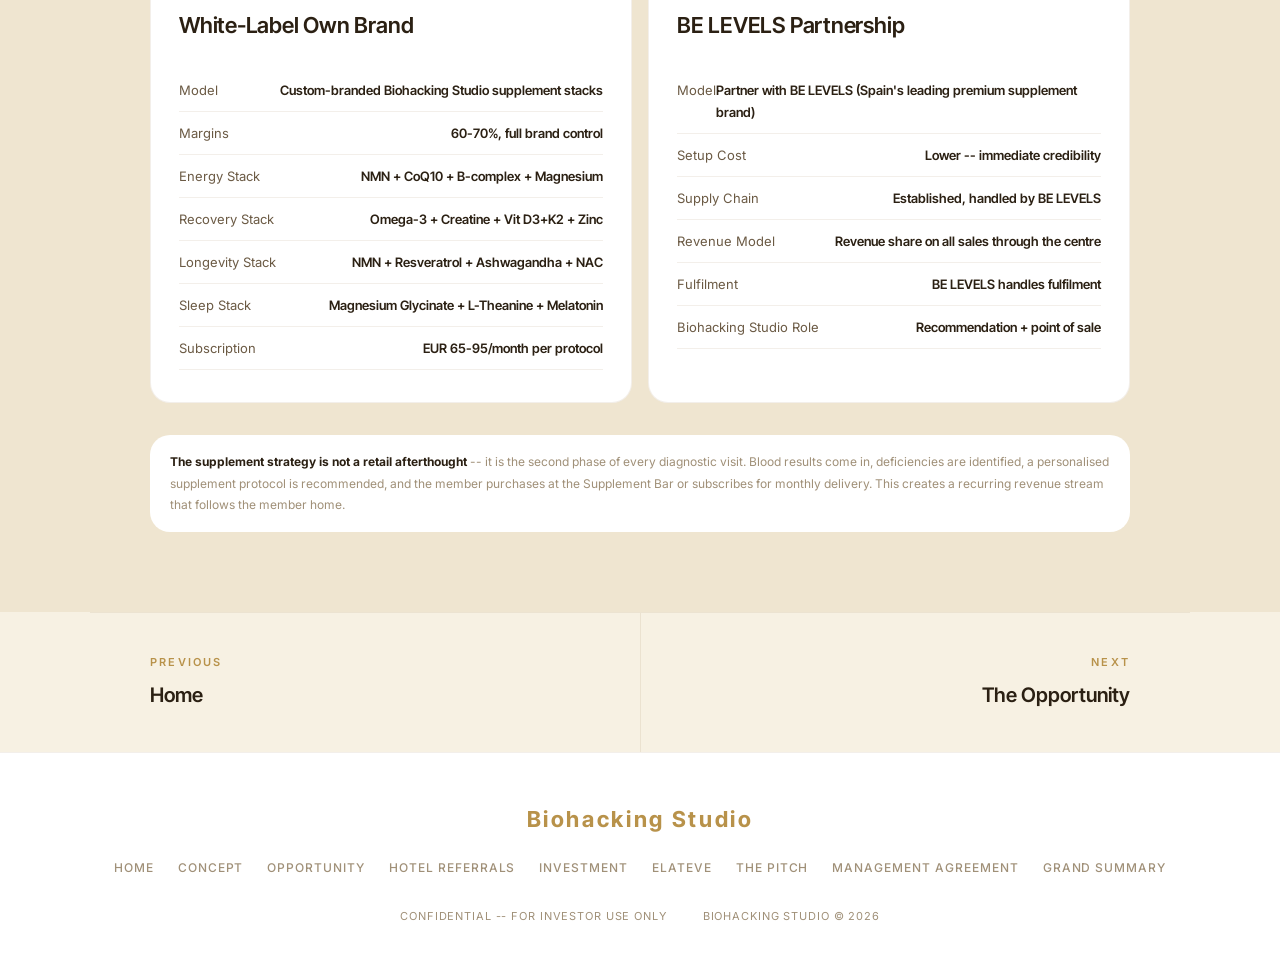
==== commit a58c4ace: "Add Grand Summary page: partners (BE LEVELS, AORA HEALTH), diagnostic tech, investor ask, CAPEX note" ====
--- a/concept.html
+++ b/concept.html
@@ -24,6 +24,7 @@
     <a href="elateve.html">Elateve</a>
     <a href="pilot.html">The Pitch</a>
     <a href="management.html">Management Agreement</a>
+    <a href="grand-summary.html">Grand Summary</a>
   </div>
 </nav>
 
@@ -462,6 +463,7 @@
       <a href="elateve.html">Elateve</a>
       <a href="pilot.html">The Pitch</a>
       <a href="management.html">Management Agreement</a>
+      <a href="grand-summary.html">Grand Summary</a>
     </div>
     <div class="footer-meta">
       <span>Confidential -- For Investor Use Only</span>
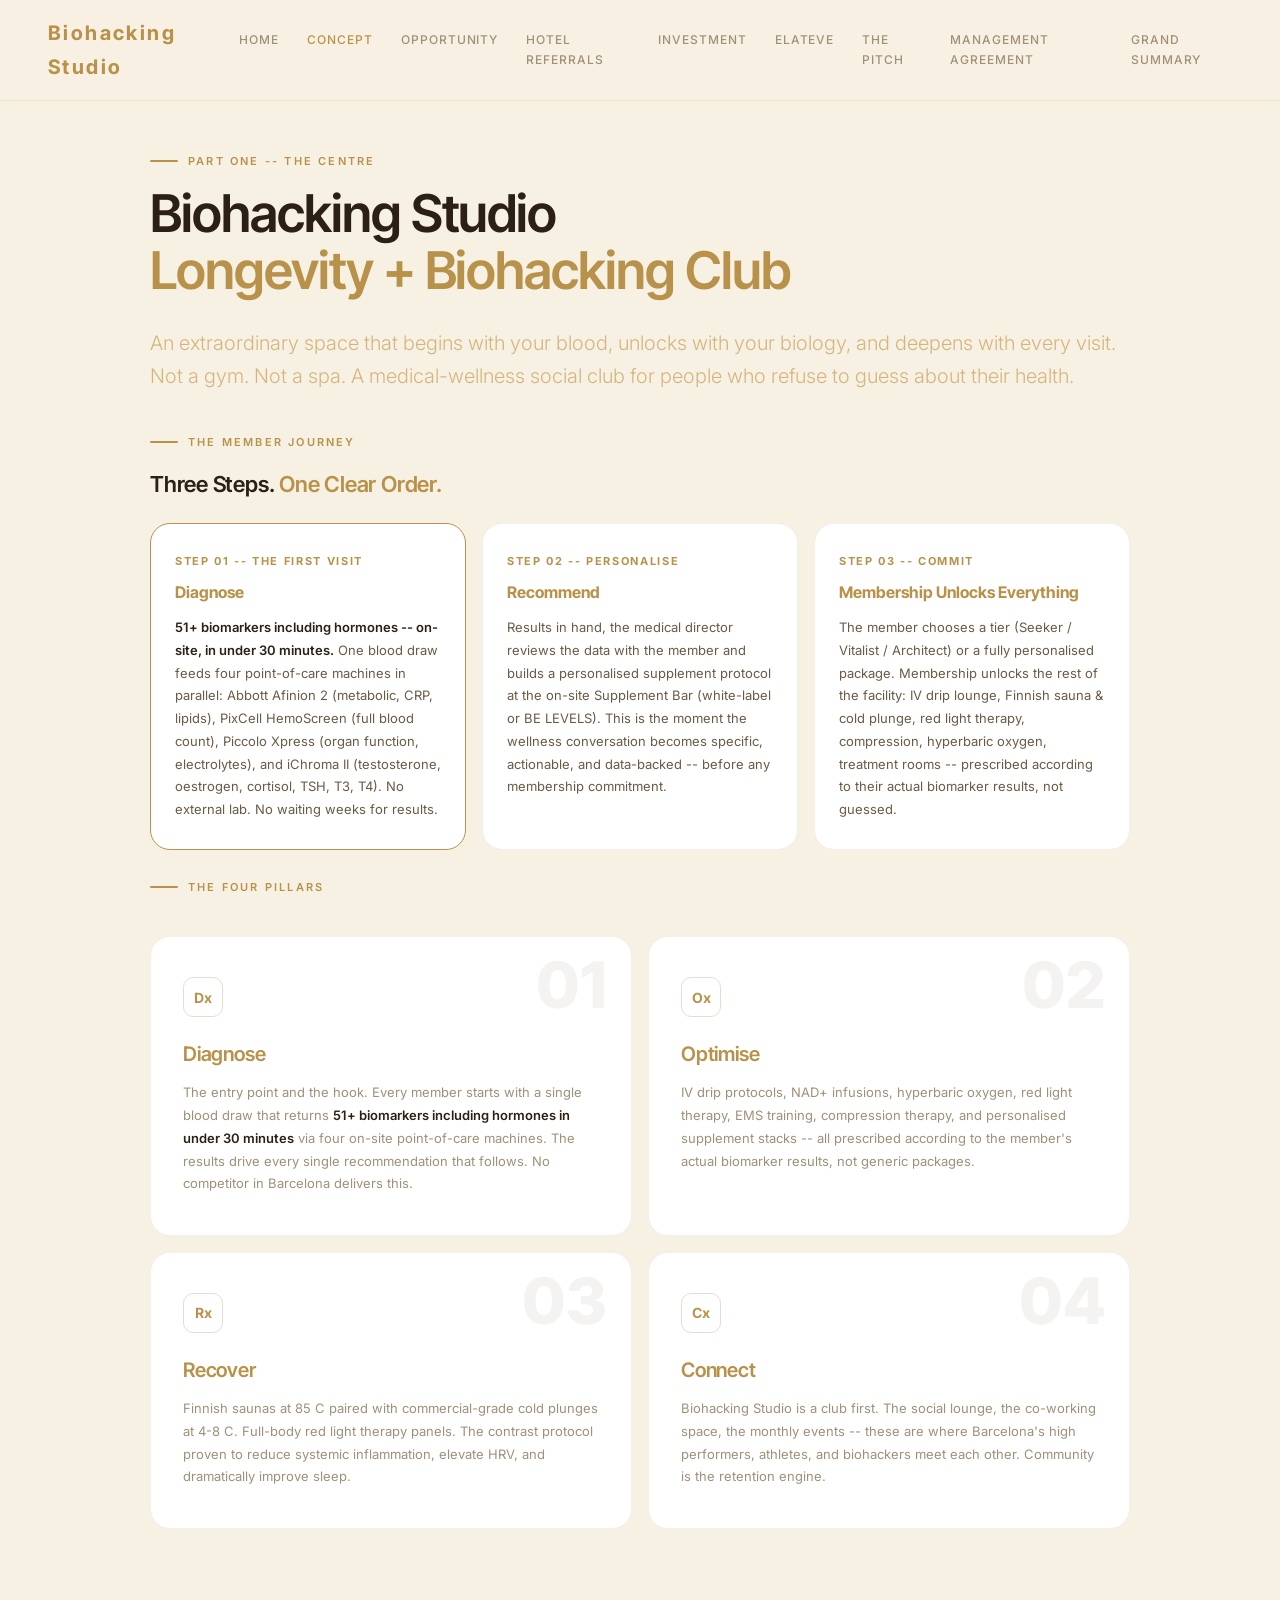
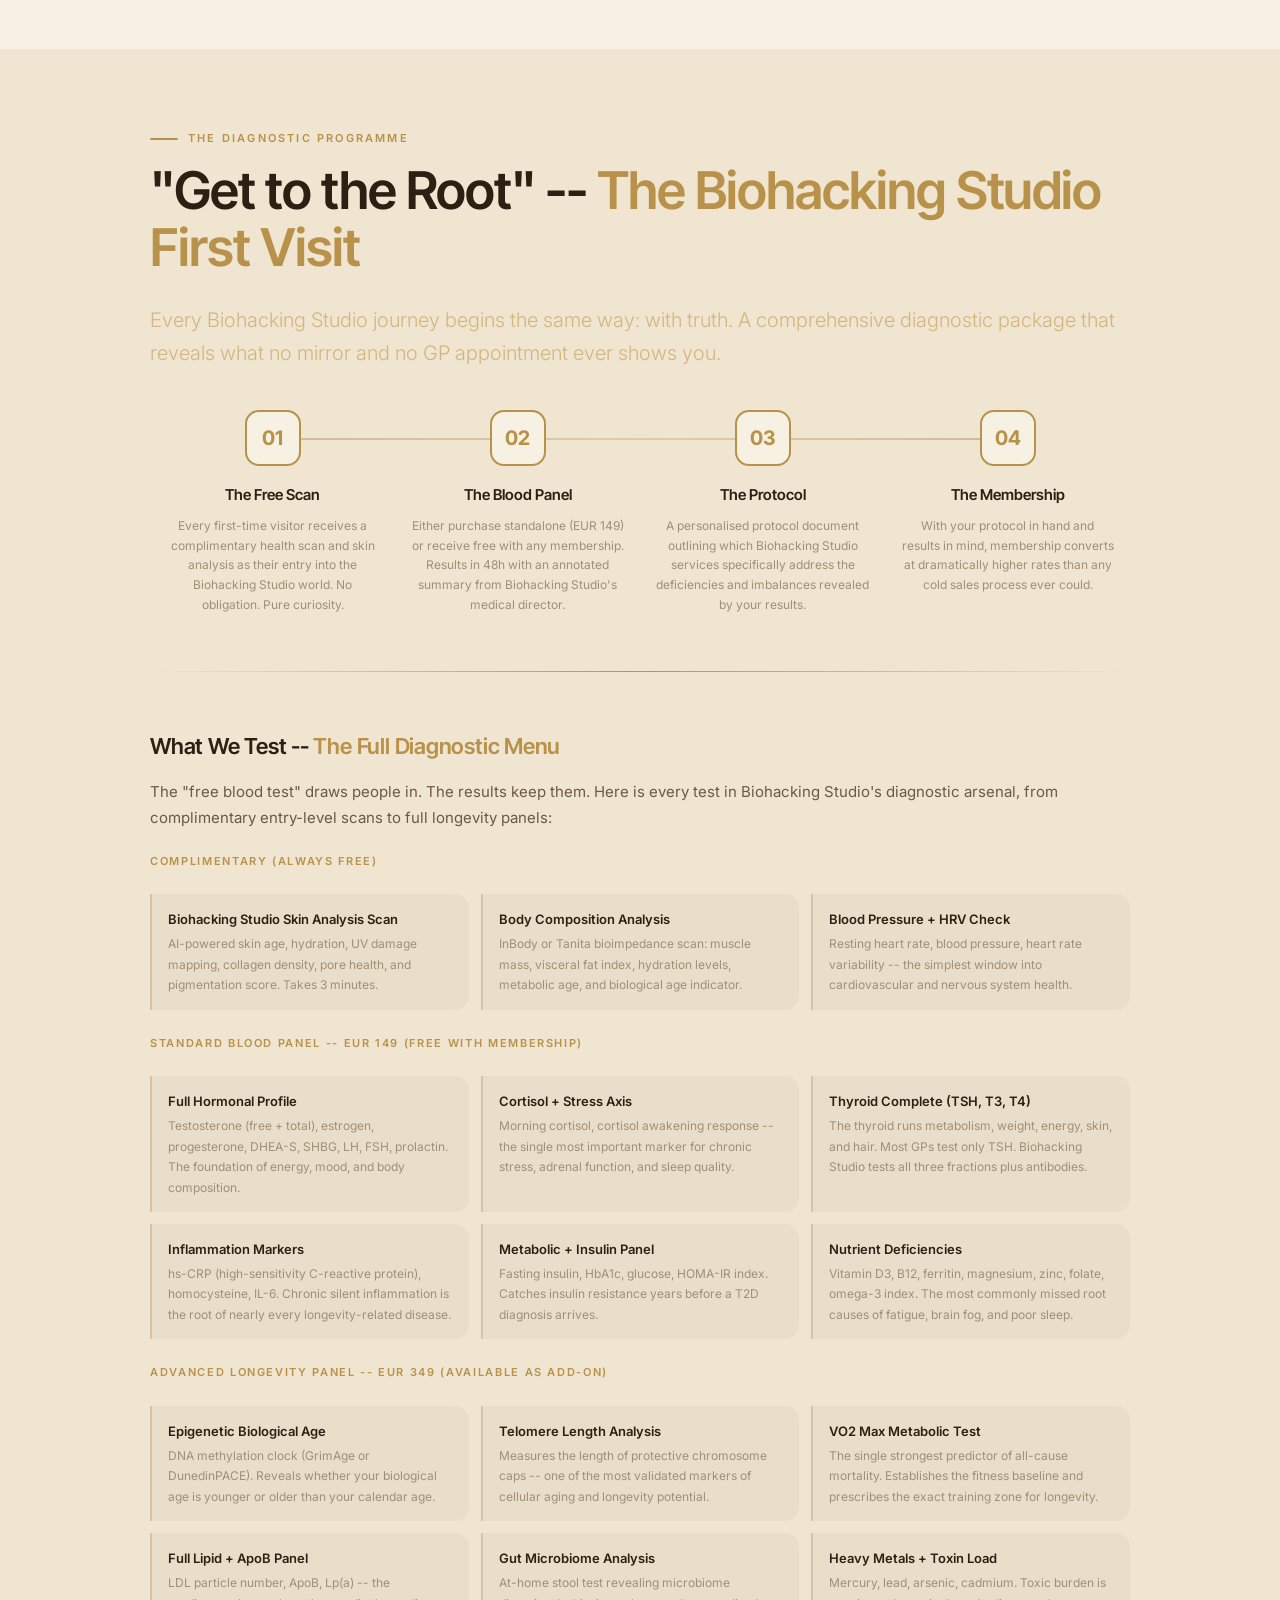
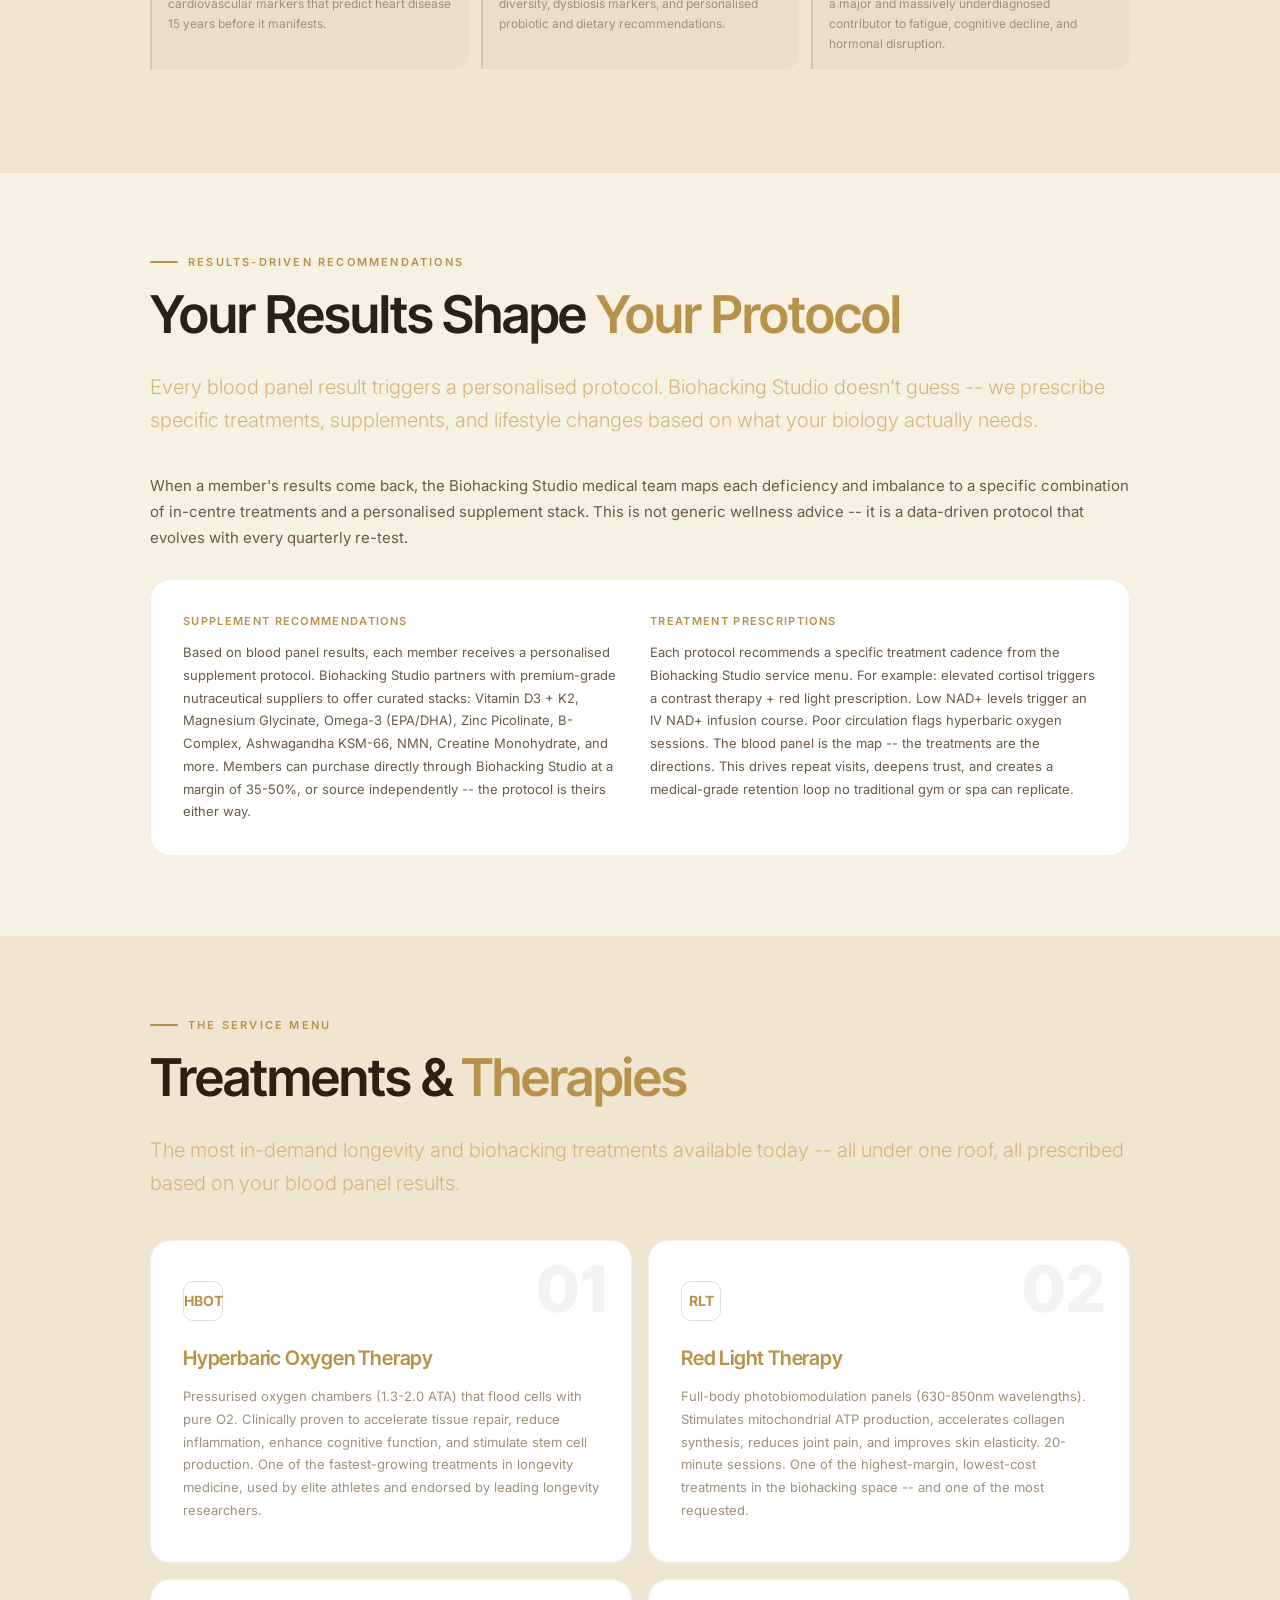
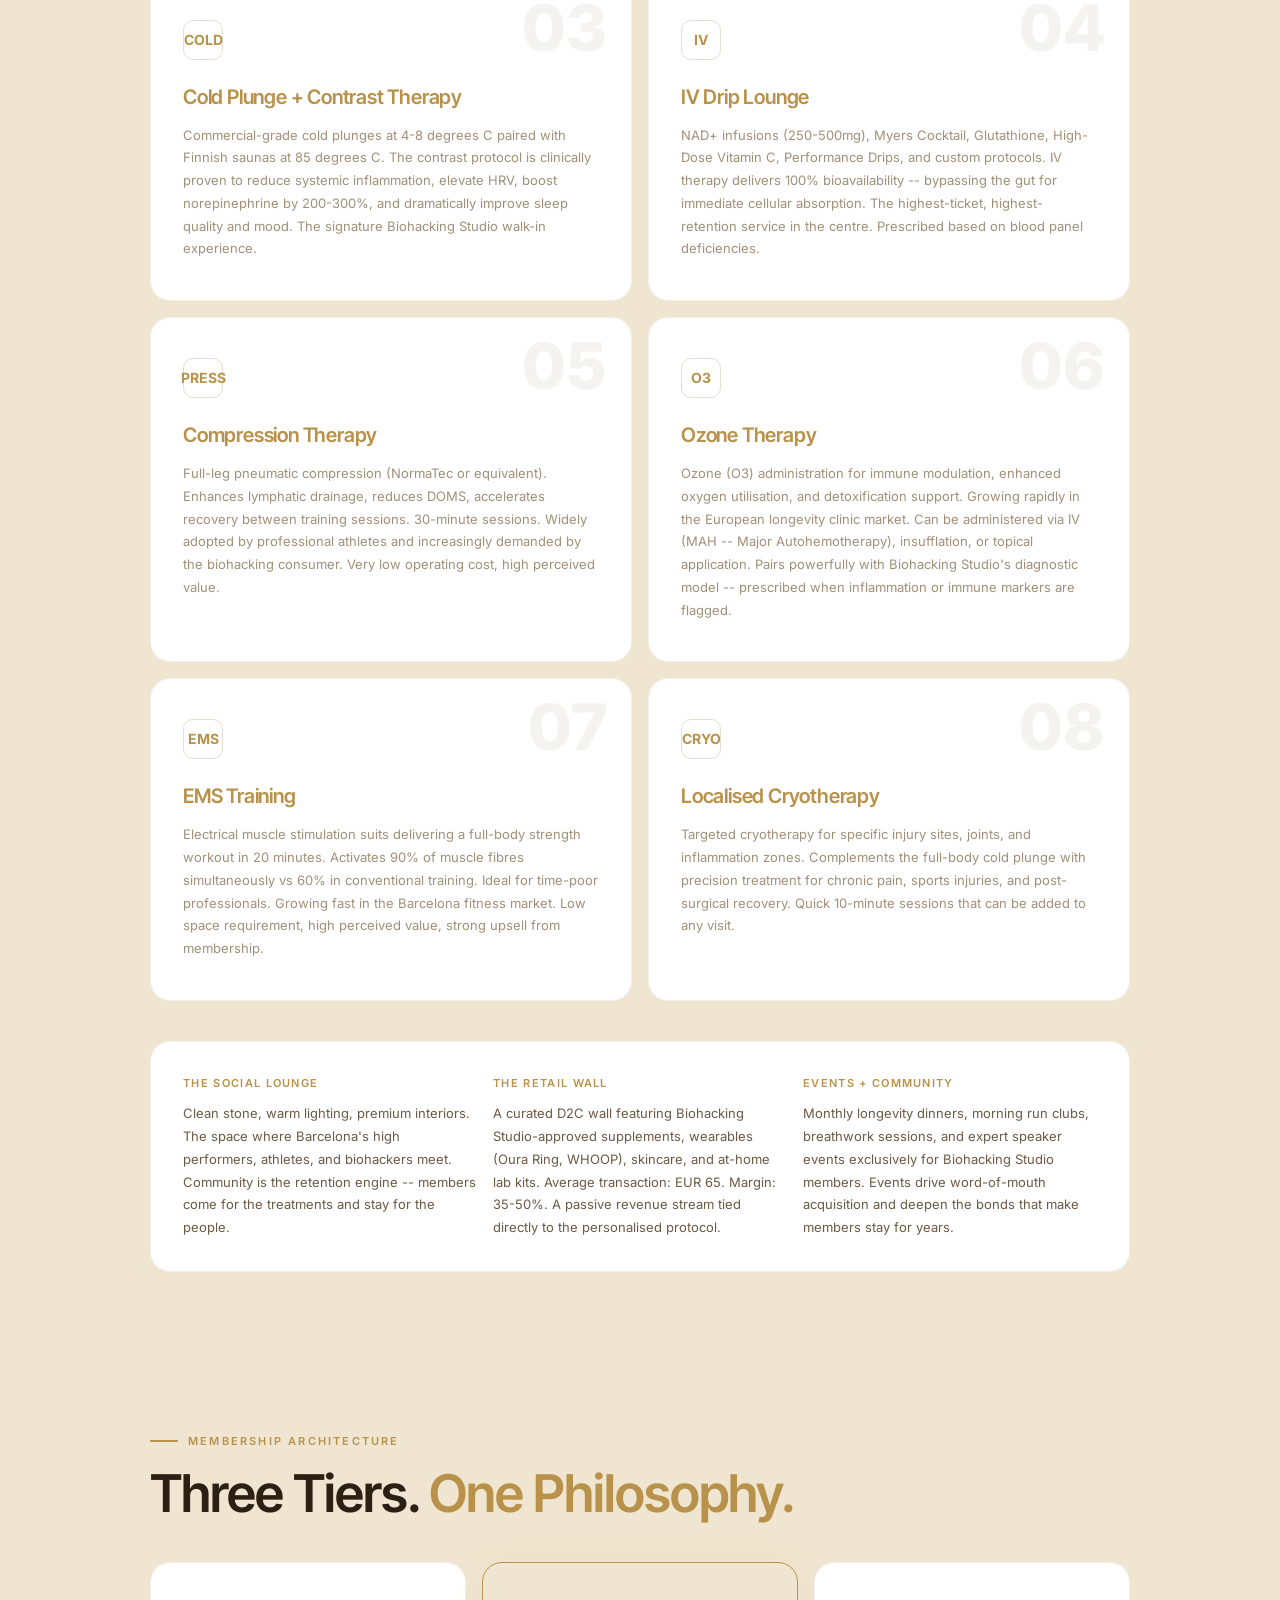
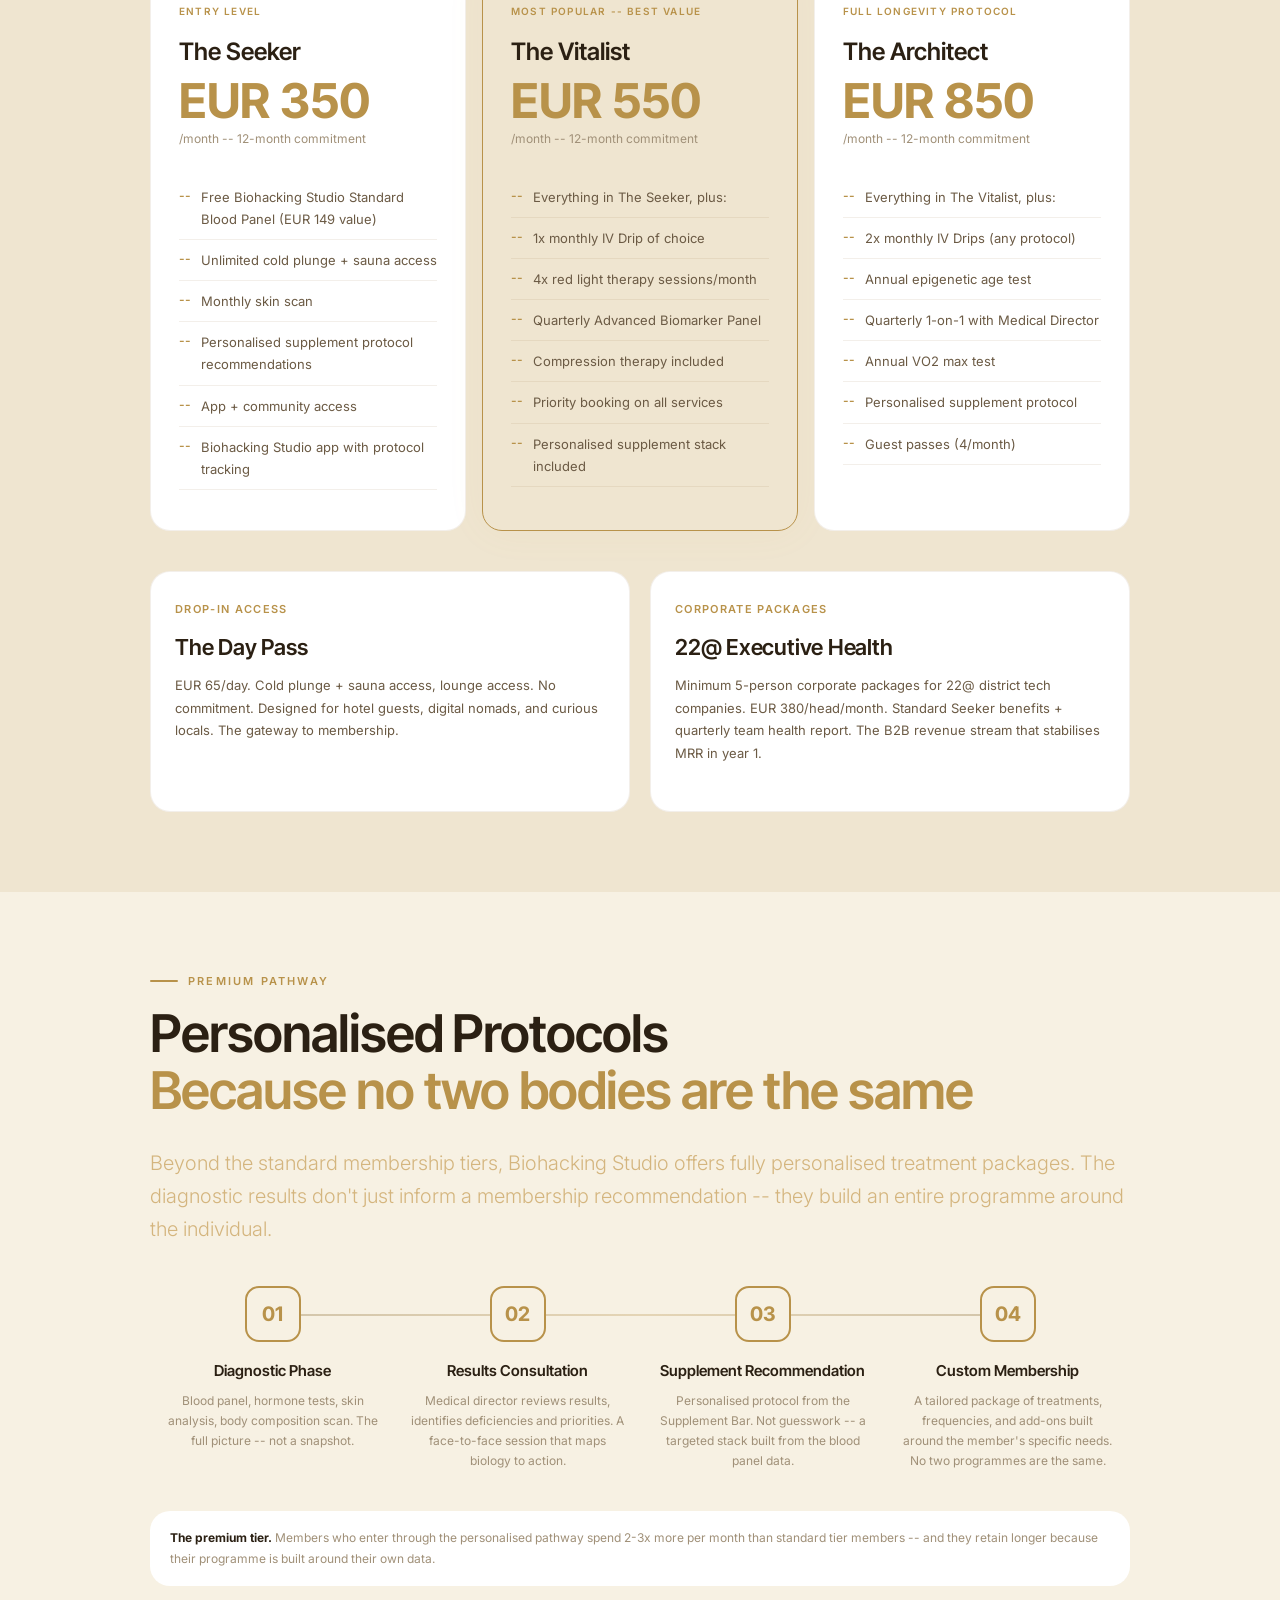
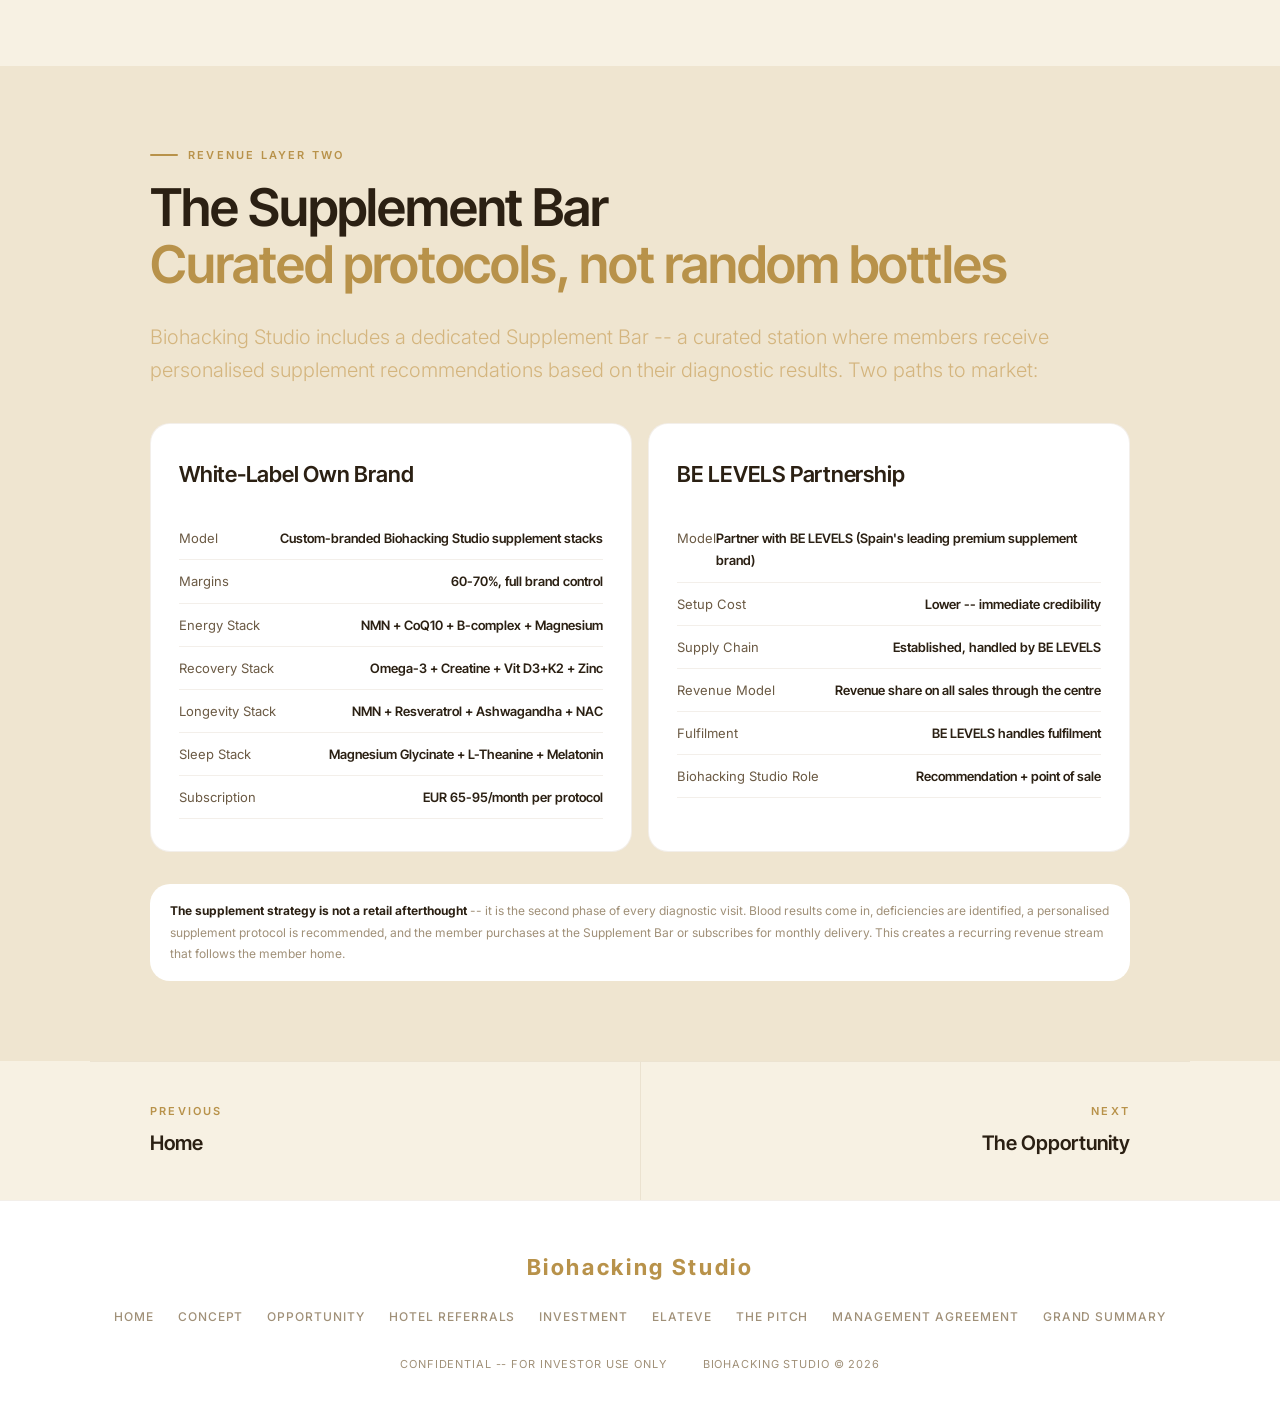
==== commit 23d686f8: "Add iChroma II (hormones) + reframe journey: diagnose 51+ biomarkers -> personalise -> memberships -" ====
--- a/concept.html
+++ b/concept.html
@@ -35,6 +35,28 @@
   <div class="eyebrow">Part One -- The Centre</div>
   <h2>Biohacking Studio<br><em>Longevity + Biohacking Club</em></h2>
   <p class="lead">An extraordinary space that begins with your blood, unlocks with your biology, and deepens with every visit. Not a gym. Not a spa. A medical-wellness social club for people who refuse to guess about their health.</p>
+
+  <!-- THE MEMBER JOURNEY -->
+  <div class="eyebrow" style="margin-top: 40px;">The Member Journey</div>
+  <h3 style="font-size: 22px; margin-bottom: 20px;">Three Steps. <em>One Clear Order.</em></h3>
+  <div class="inline-grid-3" style="gap: 16px; margin-bottom: 28px;">
+    <div class="entity-card" style="border-color: var(--accent);">
+      <div style="font-size: 11px; color: var(--accent); letter-spacing: 0.15em; text-transform: uppercase; font-weight: 700; margin-bottom: 8px;">Step 01 -- The First Visit</div>
+      <h4>Diagnose</h4>
+      <p><strong>51+ biomarkers including hormones -- on-site, in under 30 minutes.</strong> One blood draw feeds four point-of-care machines in parallel: Abbott Afinion 2 (metabolic, CRP, lipids), PixCell HemoScreen (full blood count), Piccolo Xpress (organ function, electrolytes), and iChroma II (testosterone, oestrogen, cortisol, TSH, T3, T4). No external lab. No waiting weeks for results.</p>
+    </div>
+    <div class="entity-card">
+      <div style="font-size: 11px; color: var(--accent); letter-spacing: 0.15em; text-transform: uppercase; font-weight: 700; margin-bottom: 8px;">Step 02 -- Personalise</div>
+      <h4>Recommend</h4>
+      <p>Results in hand, the medical director reviews the data with the member and builds a personalised supplement protocol at the on-site Supplement Bar (white-label or BE LEVELS). This is the moment the wellness conversation becomes specific, actionable, and data-backed -- before any membership commitment.</p>
+    </div>
+    <div class="entity-card">
+      <div style="font-size: 11px; color: var(--accent); letter-spacing: 0.15em; text-transform: uppercase; font-weight: 700; margin-bottom: 8px;">Step 03 -- Commit</div>
+      <h4>Membership Unlocks Everything</h4>
+      <p>The member chooses a tier (Seeker / Vitalist / Architect) or a fully personalised package. Membership unlocks the rest of the facility: IV drip lounge, Finnish sauna &amp; cold plunge, red light therapy, compression, hyperbaric oxygen, treatment rooms -- prescribed according to their actual biomarker results, not guessed.</p>
+    </div>
+  </div>
+
   <!-- FOUR PILLARS -->
   <div class="eyebrow">The Four Pillars</div>
   <div class="pillars-grid">
@@ -42,7 +64,7 @@
       <div class="pillar-number">01</div>
       <div class="pillar-icon">Dx</div>
       <h3><em>Diagnose</em></h3>
-      <p>Science-backed diagnostics are the entry point and the hook. Every member starts with a comprehensive blood panel, and the results drive every single recommendation that follows. This is what separates Biohacking Studio from every other wellness club in Europe.</p>
+      <p>The entry point and the hook. Every member starts with a single blood draw that returns <strong>51+ biomarkers including hormones in under 30 minutes</strong> via four on-site point-of-care machines. The results drive every single recommendation that follows. No competitor in Barcelona delivers this.</p>
     </div>
     <div class="pillar">
       <div class="pillar-number">02</div>
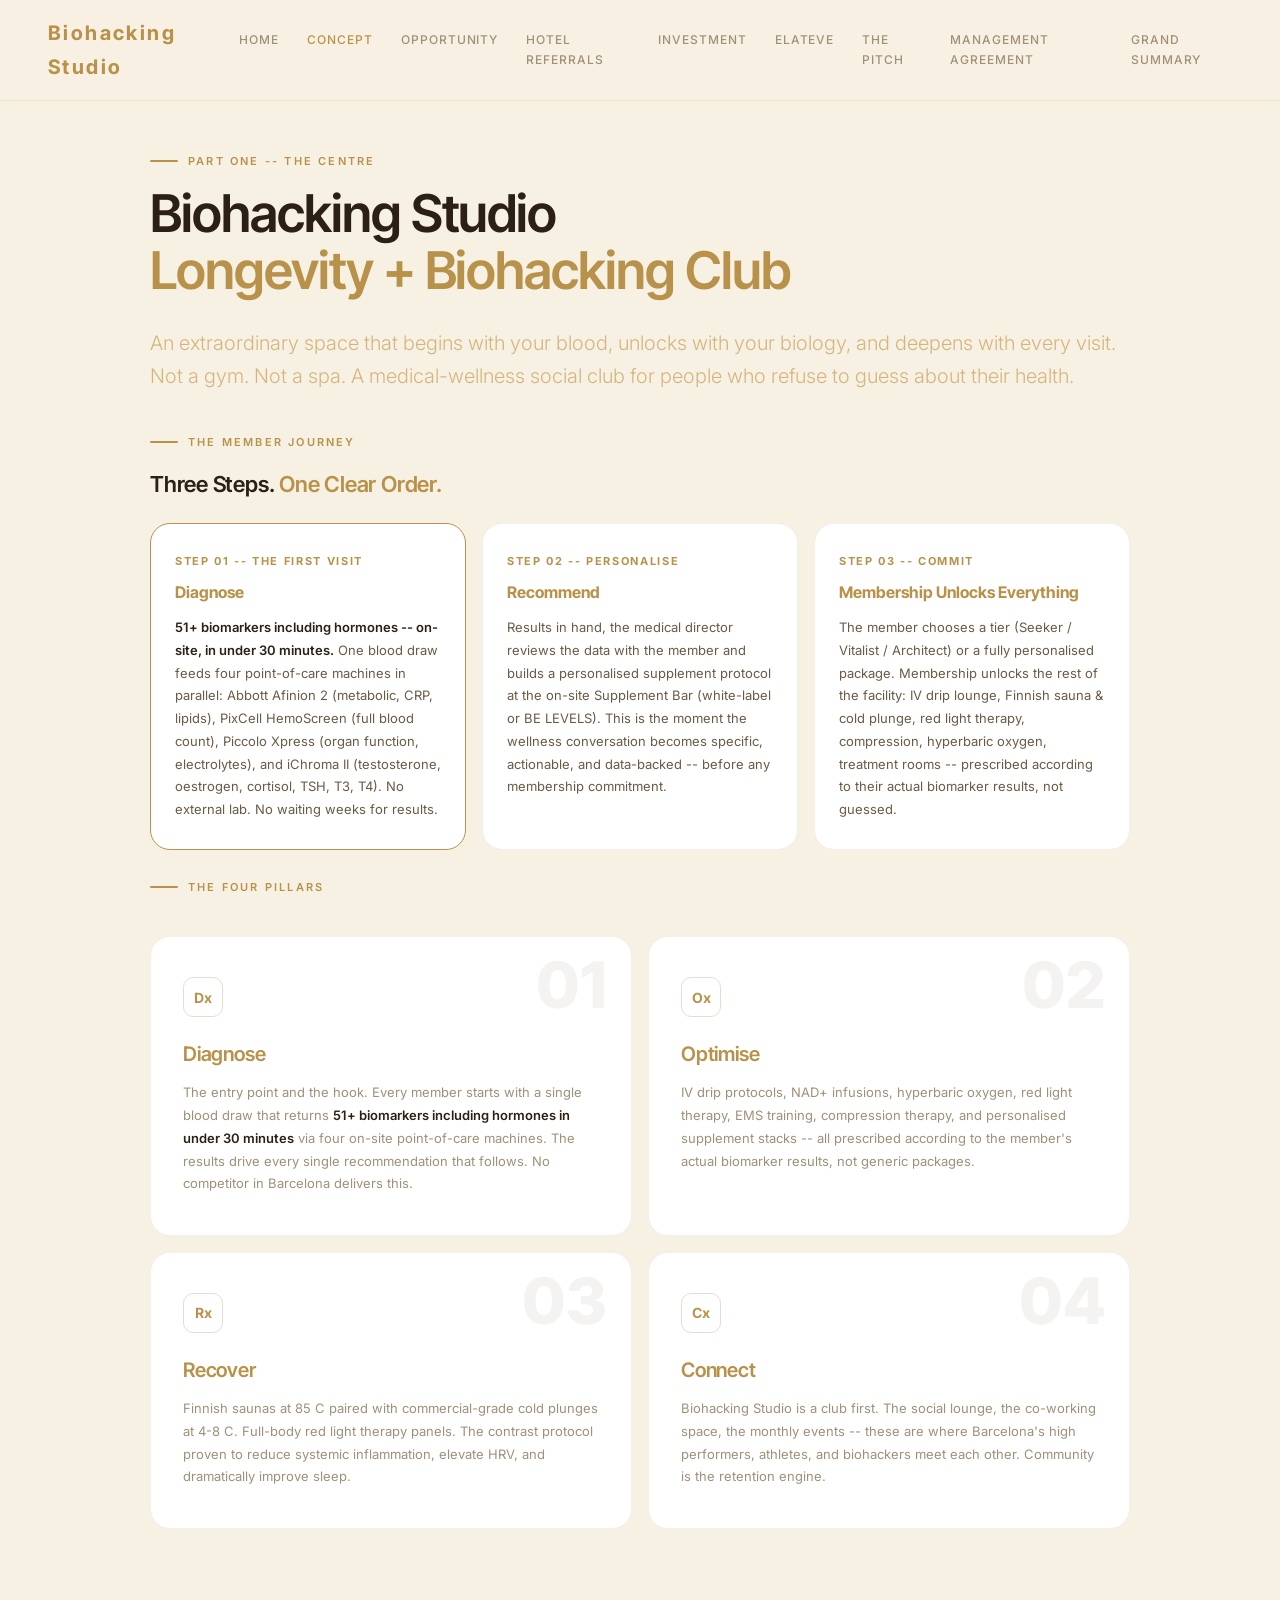
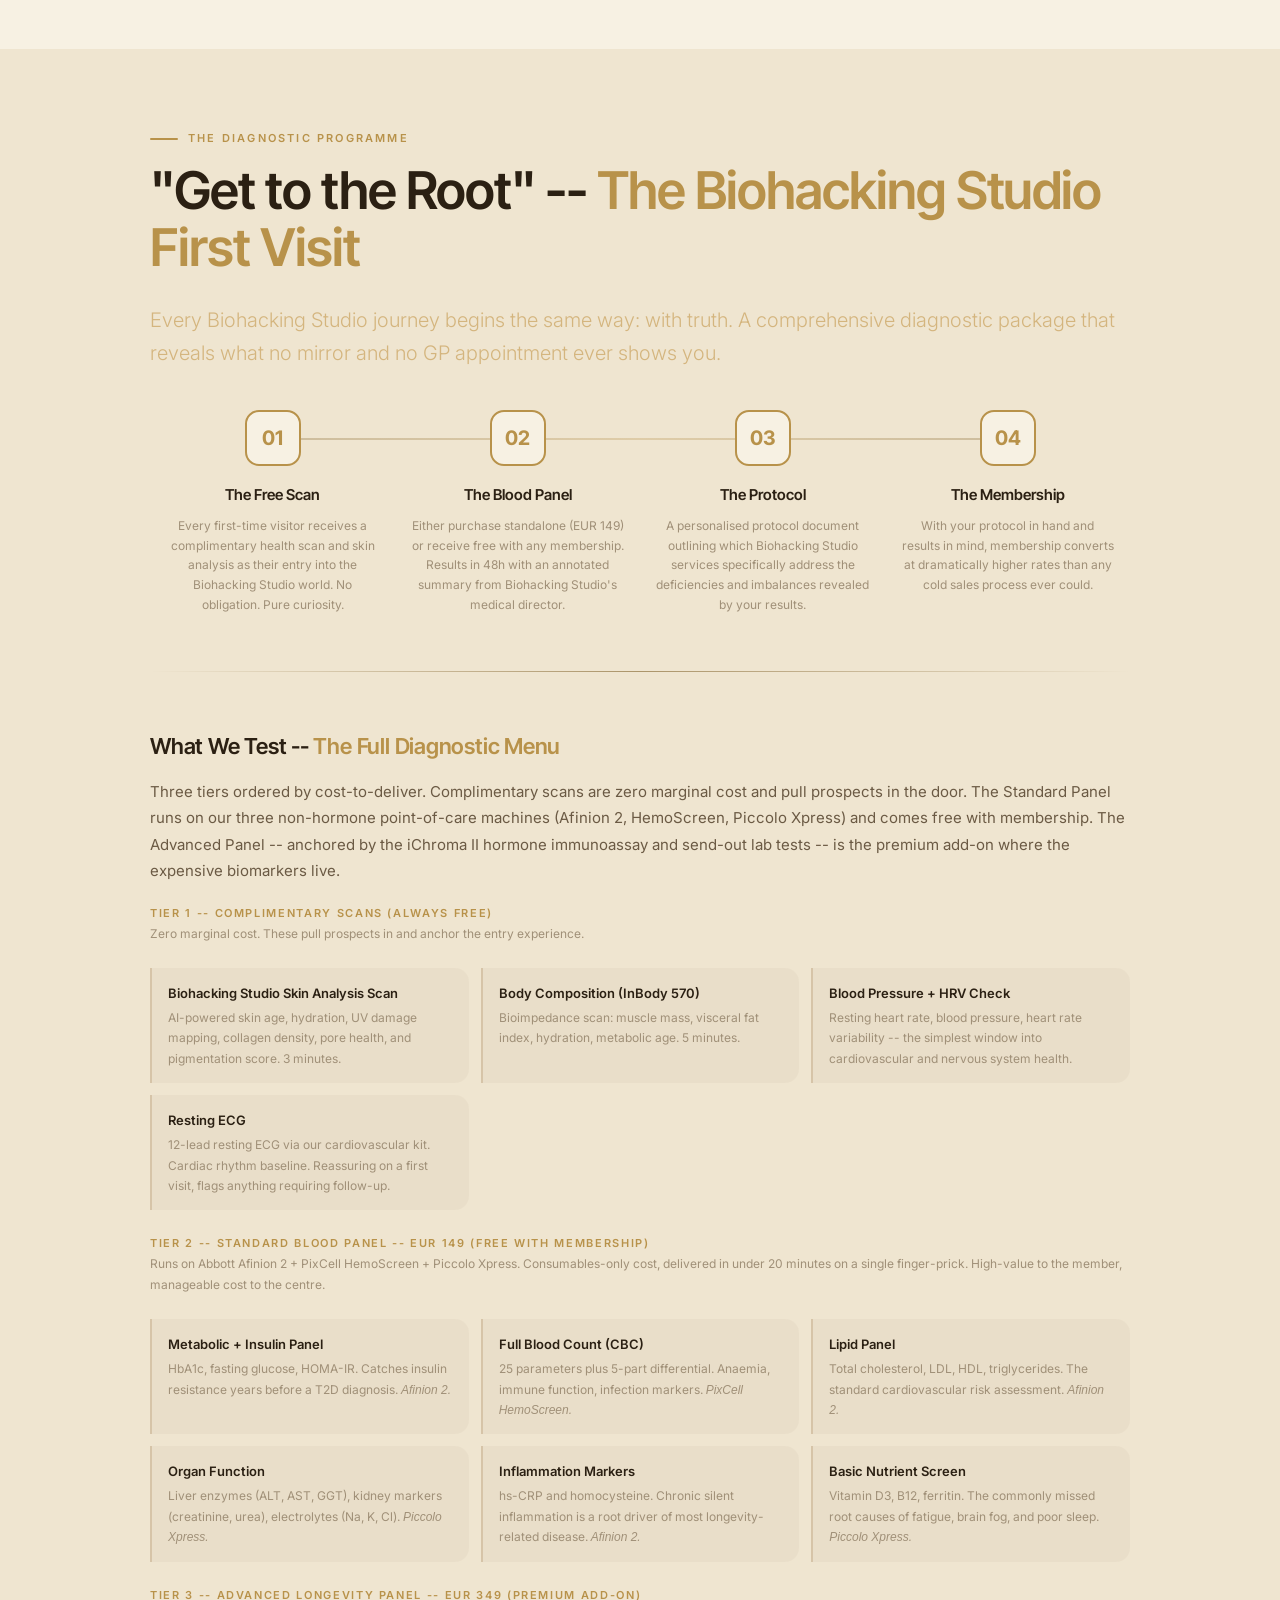
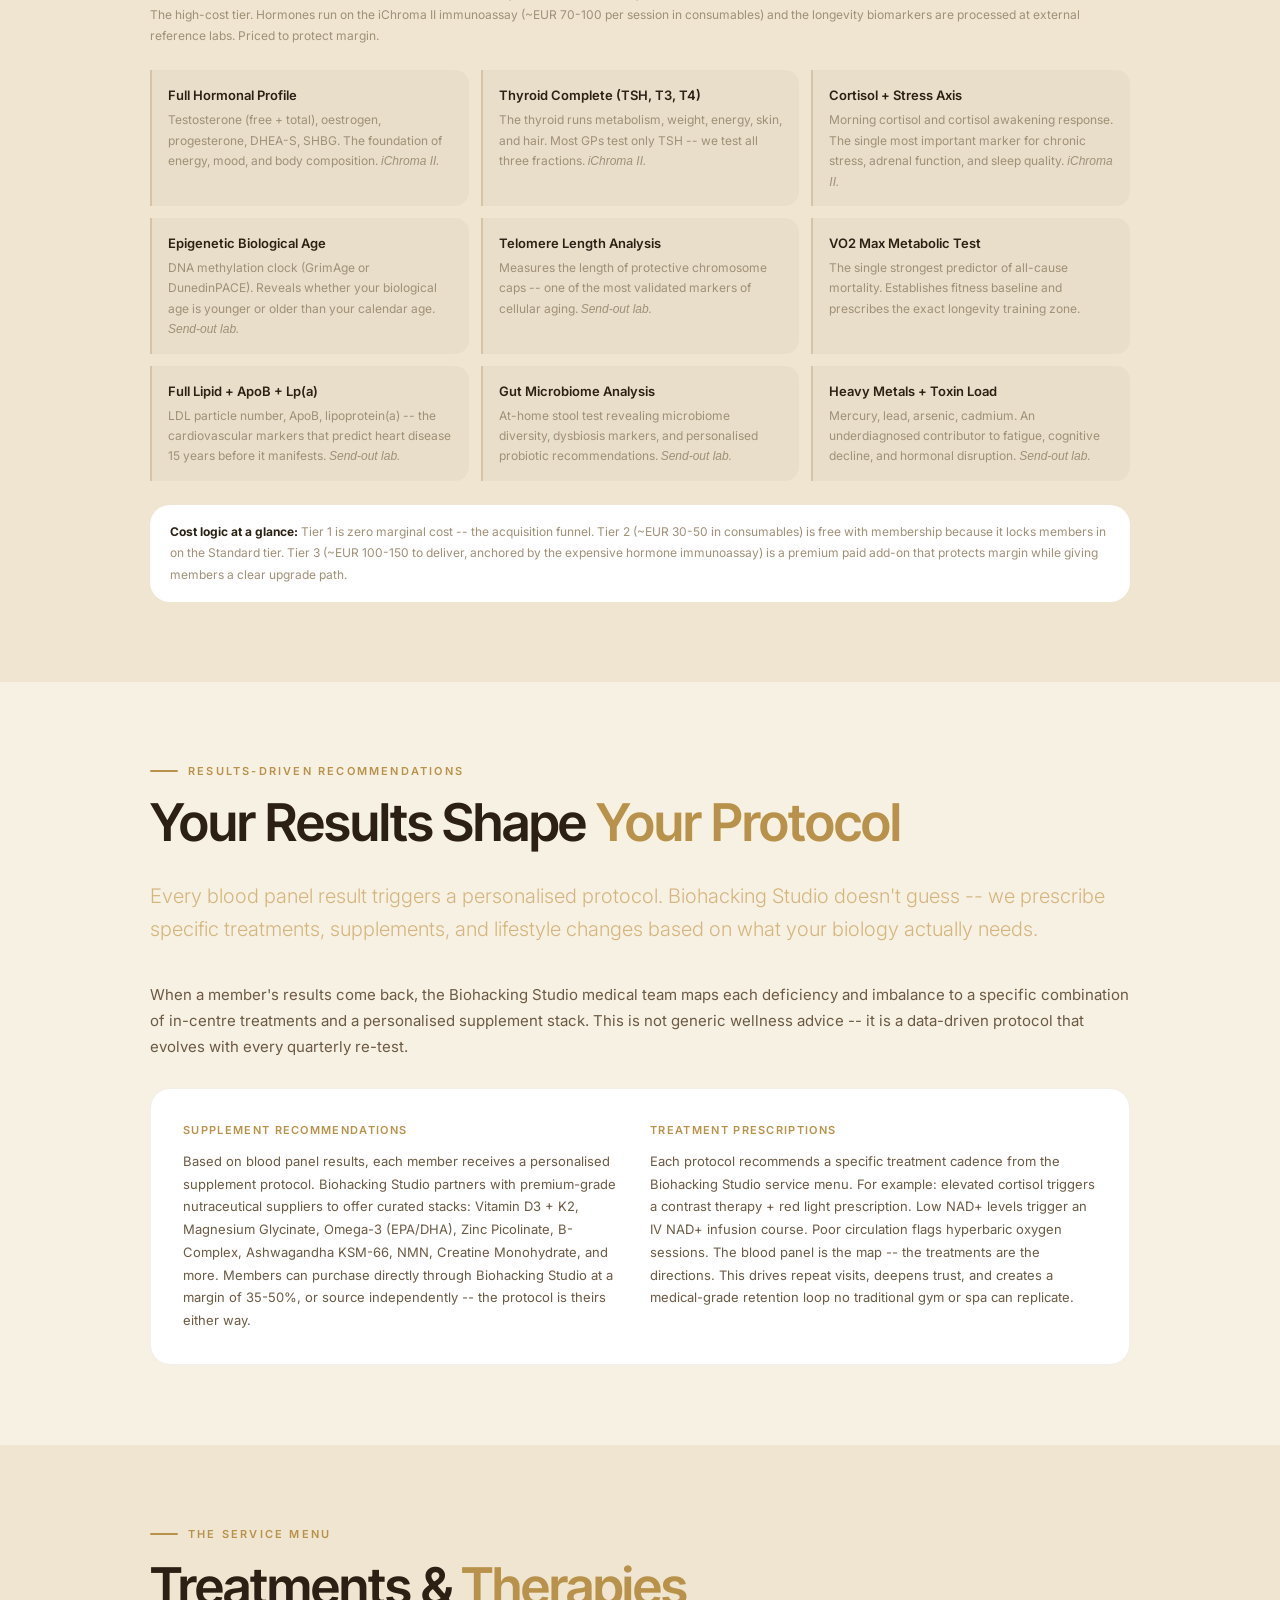
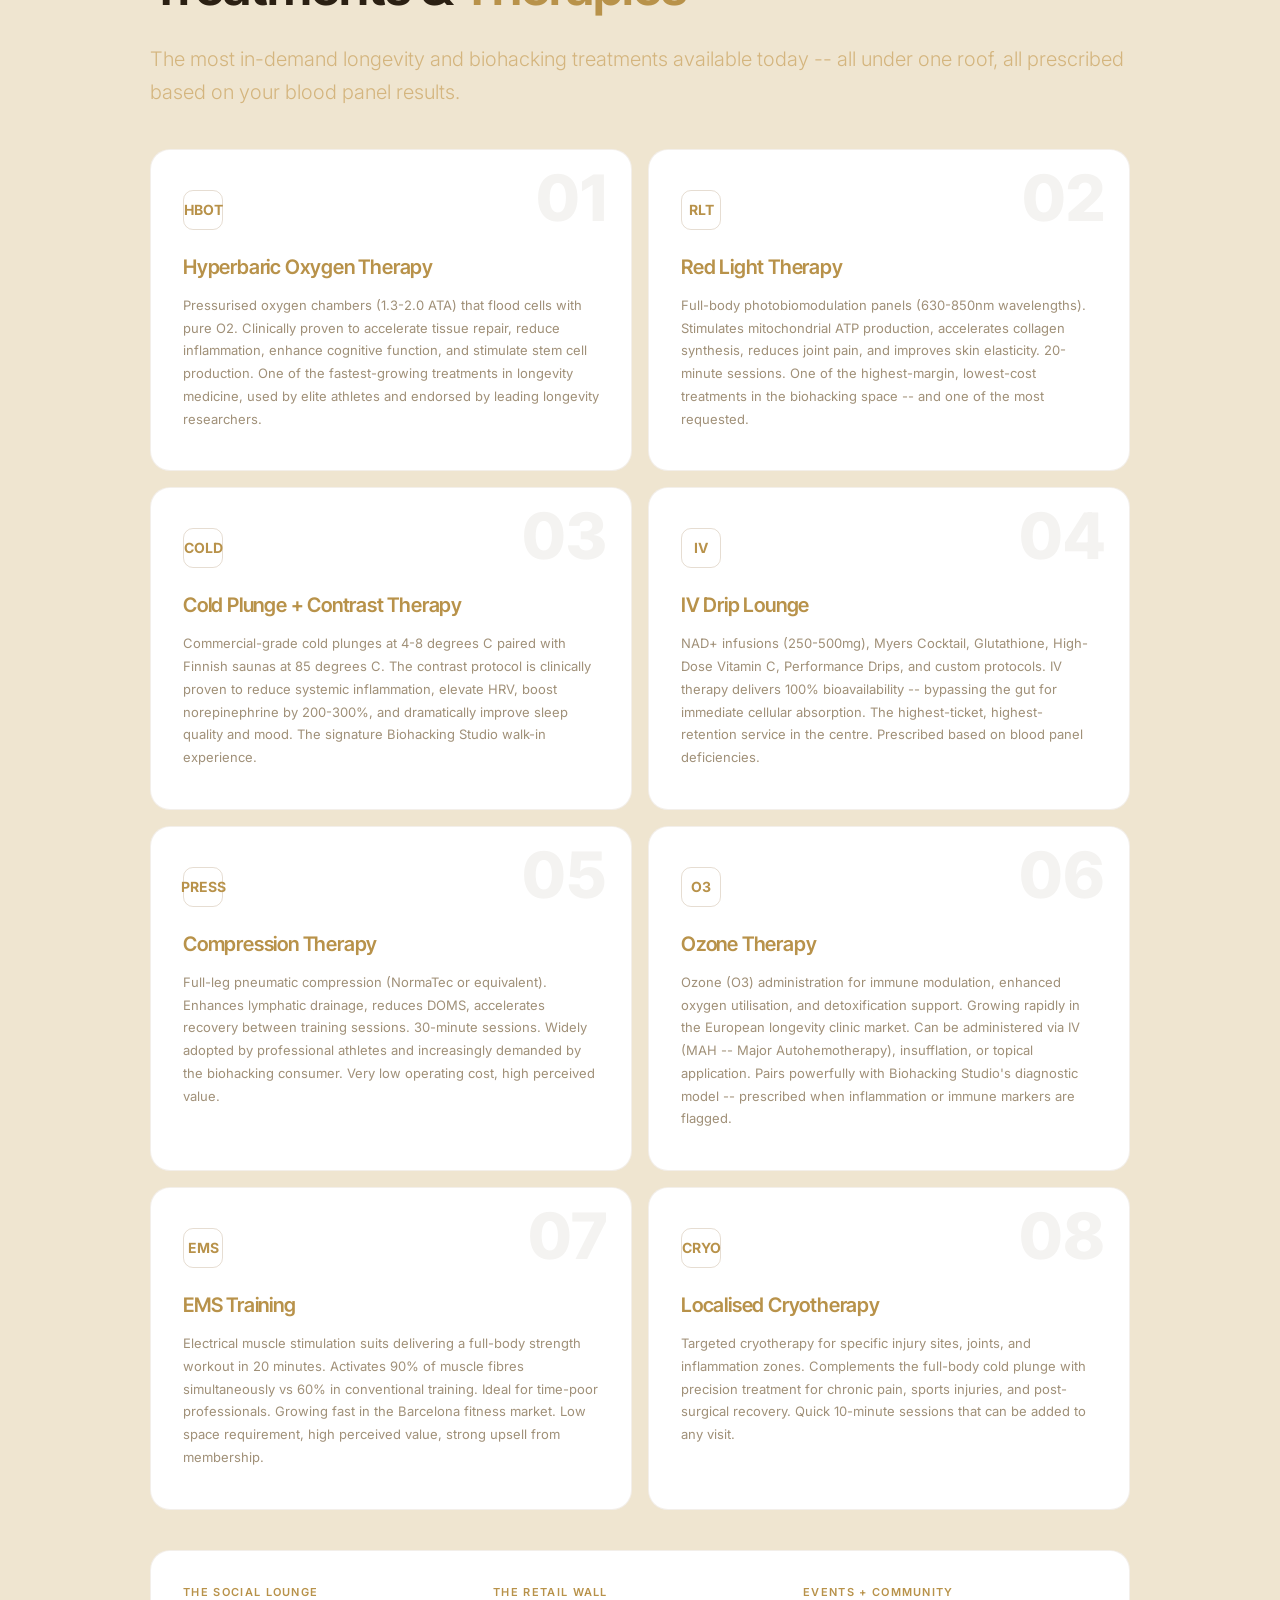
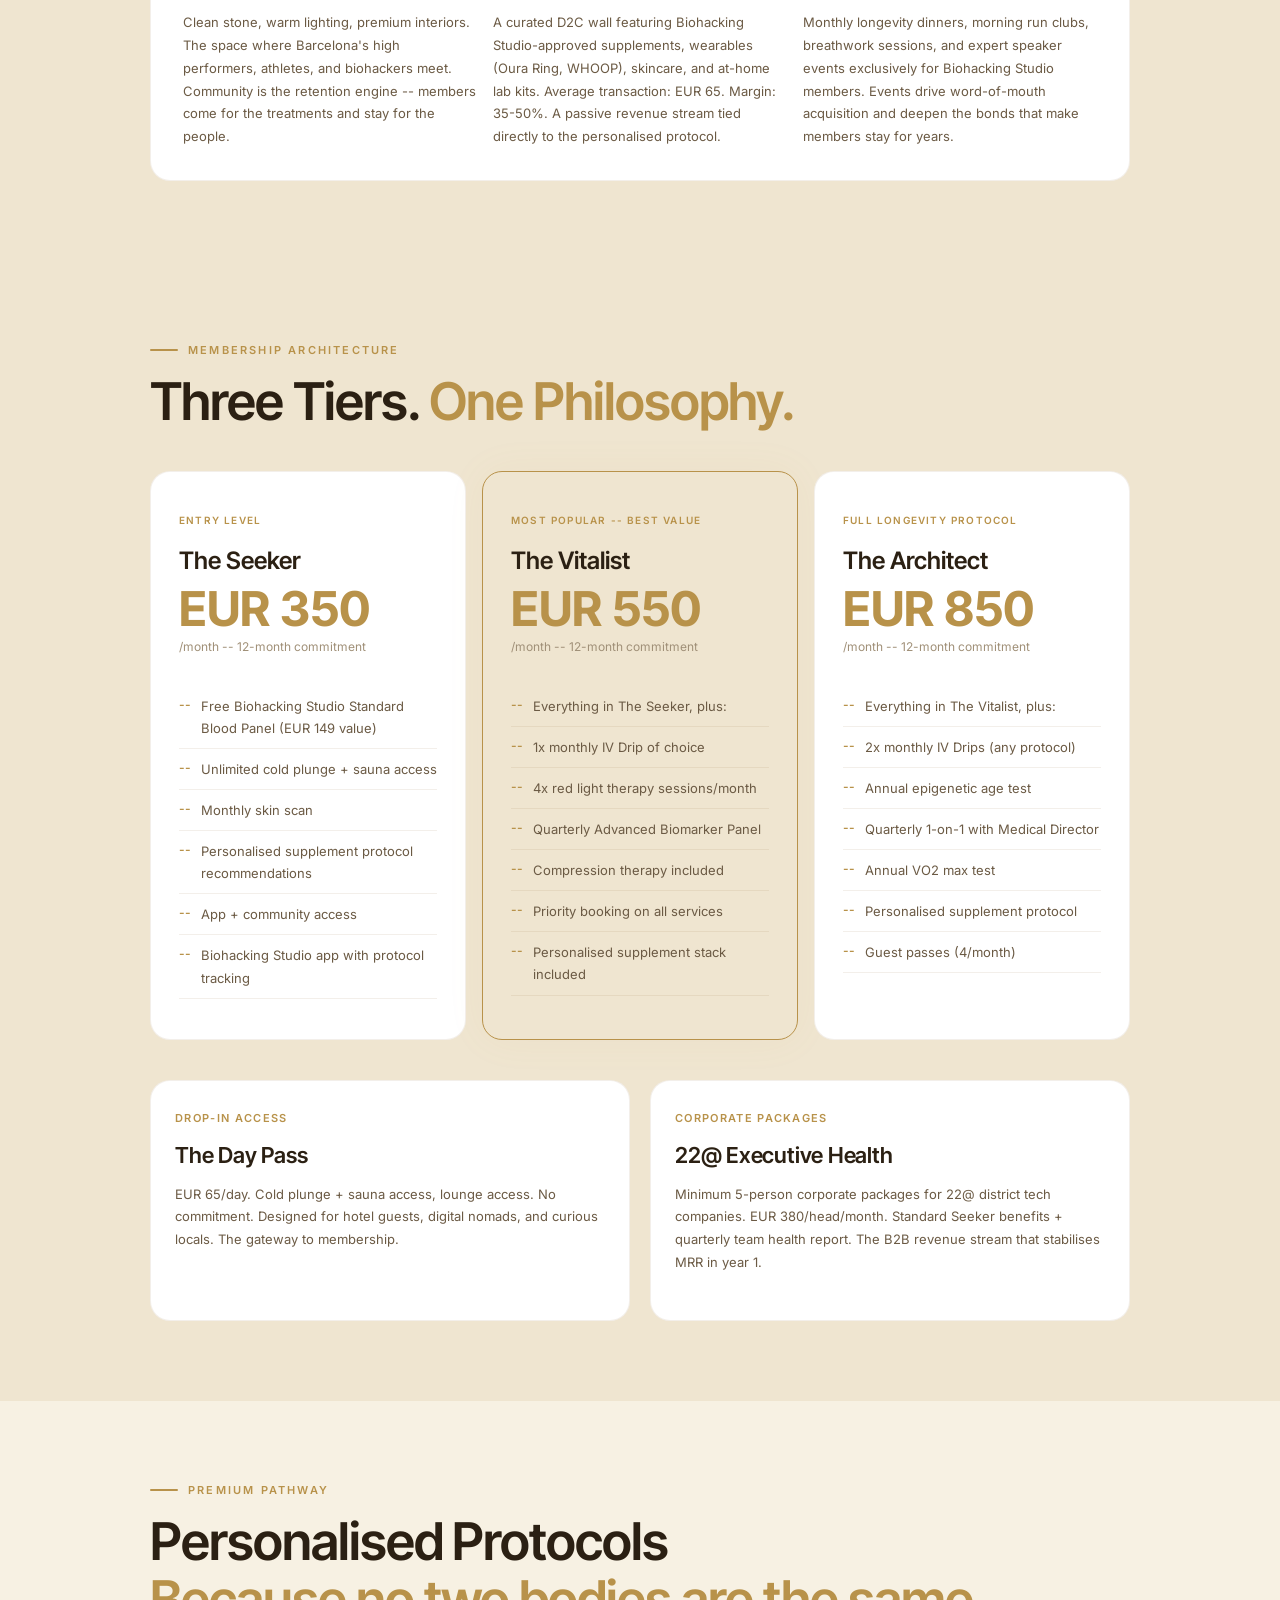
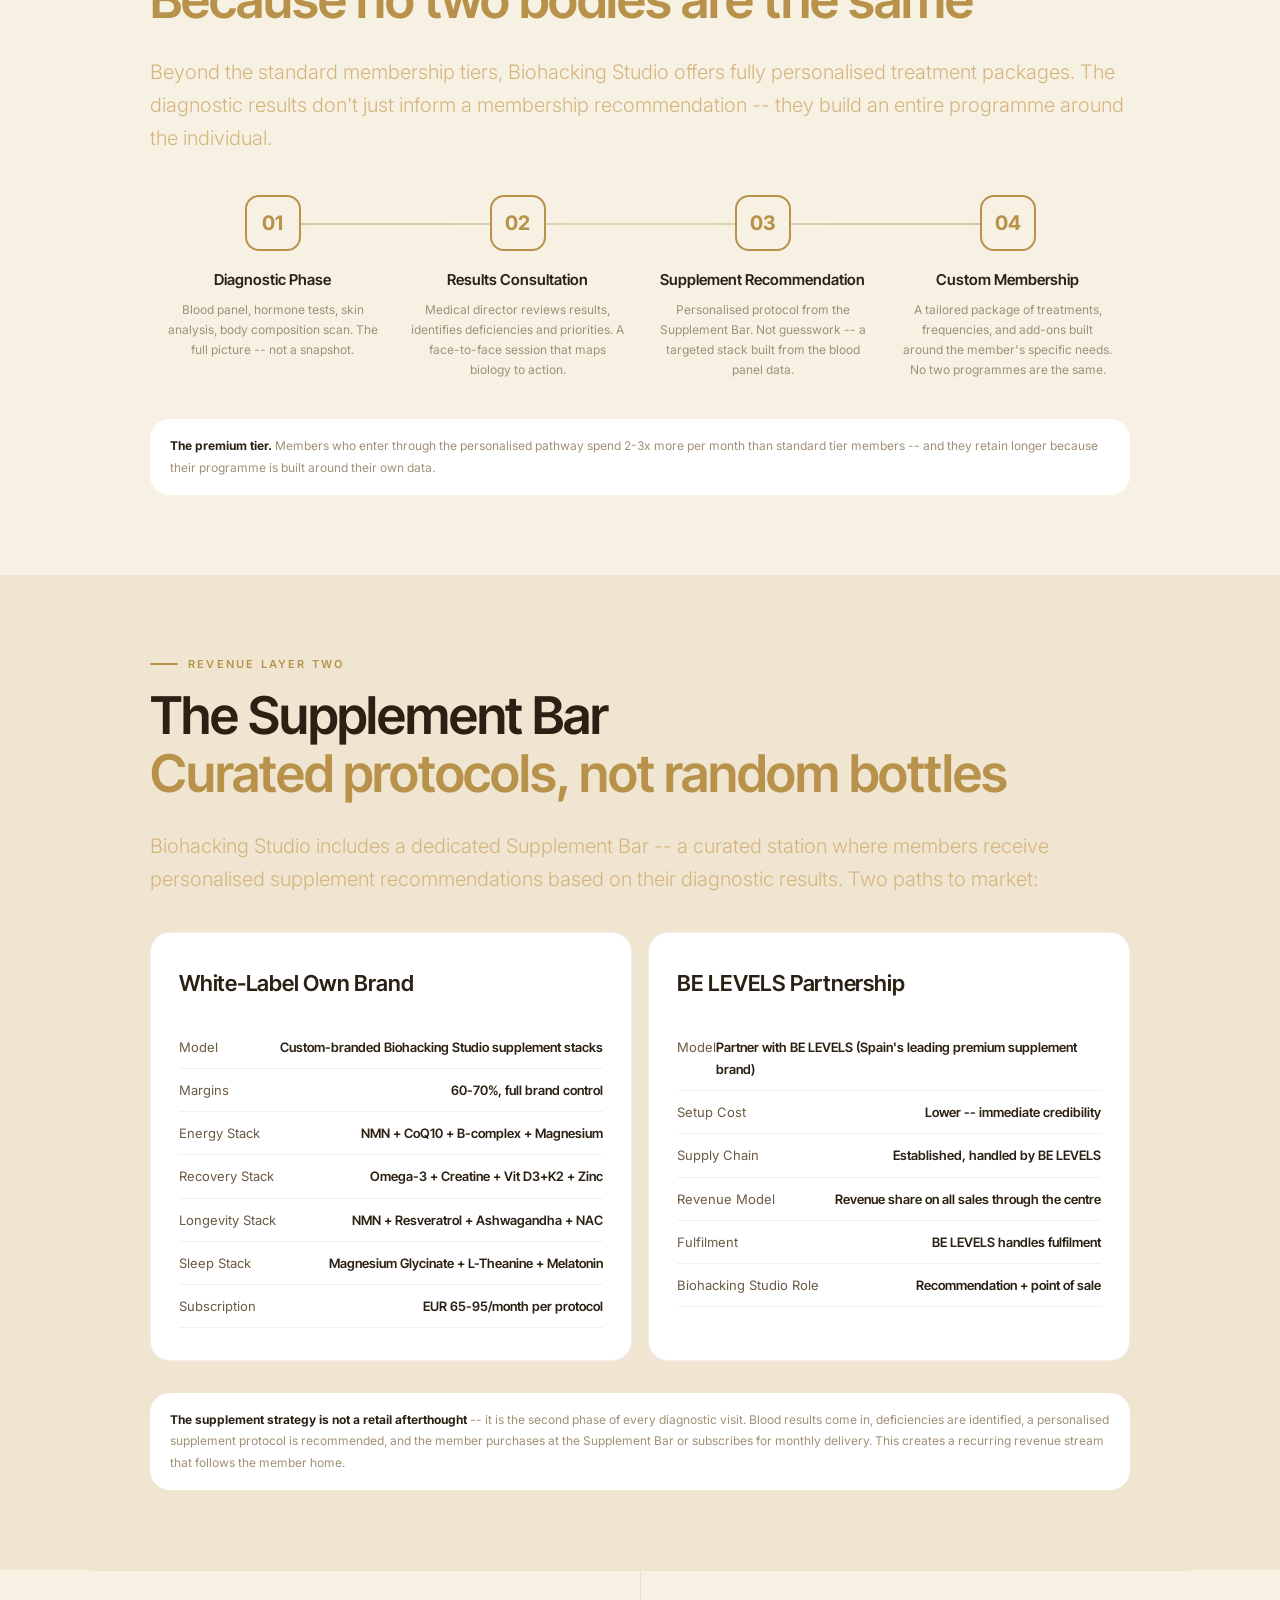
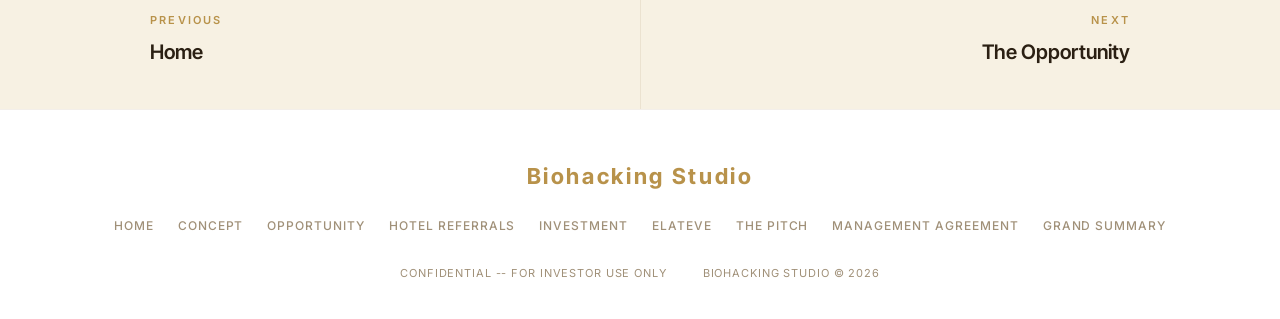
==== commit bed3e1e3: "Reorganise What We Test by cost-to-deliver: hormones moved to Tier 3 Advanced Panel" ====
--- a/concept.html
+++ b/concept.html
@@ -117,75 +117,101 @@
     </div>
     <div class="divider divider-gold"></div>
     <h3>What We Test -- <em>The Full Diagnostic Menu</em></h3>
-    <p>The "free blood test" draws people in. The results keep them. Here is every test in Biohacking Studio's diagnostic arsenal, from complimentary entry-level scans to full longevity panels:</p>
-    <div class="test-category-label">Complimentary (Always Free)</div>
+    <p>Three tiers ordered by cost-to-deliver. Complimentary scans are zero marginal cost and pull prospects in the door. The Standard Panel runs on our three non-hormone point-of-care machines (Afinion 2, HemoScreen, Piccolo Xpress) and comes free with membership. The Advanced Panel -- anchored by the iChroma II hormone immunoassay and send-out lab tests -- is the premium add-on where the expensive biomarkers live.</p>
+
+    <div class="test-category-label">Tier 1 -- Complimentary Scans (Always Free)</div>
+    <p style="font-size: 12px; color: var(--text-muted); margin: -8px 0 14px;">Zero marginal cost. These pull prospects in and anchor the entry experience.</p>
     <div class="tests-grid">
       <div class="test-item">
         <div class="test-title">Biohacking Studio Skin Analysis Scan</div>
-        <div class="test-desc">AI-powered skin age, hydration, UV damage mapping, collagen density, pore health, and pigmentation score. Takes 3 minutes.</div>
-      </div>
-      <div class="test-item">
-        <div class="test-title">Body Composition Analysis</div>
-        <div class="test-desc">InBody or Tanita bioimpedance scan: muscle mass, visceral fat index, hydration levels, metabolic age, and biological age indicator.</div>
+        <div class="test-desc">AI-powered skin age, hydration, UV damage mapping, collagen density, pore health, and pigmentation score. 3 minutes.</div>
+      </div>
+      <div class="test-item">
+        <div class="test-title">Body Composition (InBody 570)</div>
+        <div class="test-desc">Bioimpedance scan: muscle mass, visceral fat index, hydration, metabolic age. 5 minutes.</div>
       </div>
       <div class="test-item">
         <div class="test-title">Blood Pressure + HRV Check</div>
         <div class="test-desc">Resting heart rate, blood pressure, heart rate variability -- the simplest window into cardiovascular and nervous system health.</div>
       </div>
-    </div>
-    <div class="test-category-label">Standard Blood Panel -- EUR 149 (Free with Membership)</div>
+      <div class="test-item">
+        <div class="test-title">Resting ECG</div>
+        <div class="test-desc">12-lead resting ECG via our cardiovascular kit. Cardiac rhythm baseline. Reassuring on a first visit, flags anything requiring follow-up.</div>
+      </div>
+    </div>
+
+    <div class="test-category-label">Tier 2 -- Standard Blood Panel -- EUR 149 (Free with Membership)</div>
+    <p style="font-size: 12px; color: var(--text-muted); margin: -8px 0 14px;">Runs on Abbott Afinion 2 + PixCell HemoScreen + Piccolo Xpress. Consumables-only cost, delivered in under 20 minutes on a single finger-prick. High-value to the member, manageable cost to the centre.</p>
     <div class="tests-grid">
       <div class="test-item">
+        <div class="test-title">Metabolic + Insulin Panel</div>
+        <div class="test-desc">HbA1c, fasting glucose, HOMA-IR. Catches insulin resistance years before a T2D diagnosis. <em>Afinion 2.</em></div>
+      </div>
+      <div class="test-item">
+        <div class="test-title">Full Blood Count (CBC)</div>
+        <div class="test-desc">25 parameters plus 5-part differential. Anaemia, immune function, infection markers. <em>PixCell HemoScreen.</em></div>
+      </div>
+      <div class="test-item">
+        <div class="test-title">Lipid Panel</div>
+        <div class="test-desc">Total cholesterol, LDL, HDL, triglycerides. The standard cardiovascular risk assessment. <em>Afinion 2.</em></div>
+      </div>
+      <div class="test-item">
+        <div class="test-title">Organ Function</div>
+        <div class="test-desc">Liver enzymes (ALT, AST, GGT), kidney markers (creatinine, urea), electrolytes (Na, K, Cl). <em>Piccolo Xpress.</em></div>
+      </div>
+      <div class="test-item">
+        <div class="test-title">Inflammation Markers</div>
+        <div class="test-desc">hs-CRP and homocysteine. Chronic silent inflammation is a root driver of most longevity-related disease. <em>Afinion 2.</em></div>
+      </div>
+      <div class="test-item">
+        <div class="test-title">Basic Nutrient Screen</div>
+        <div class="test-desc">Vitamin D3, B12, ferritin. The commonly missed root causes of fatigue, brain fog, and poor sleep. <em>Piccolo Xpress.</em></div>
+      </div>
+    </div>
+
+    <div class="test-category-label">Tier 3 -- Advanced Longevity Panel -- EUR 349 (Premium Add-On)</div>
+    <p style="font-size: 12px; color: var(--text-muted); margin: -8px 0 14px;">The high-cost tier. Hormones run on the iChroma II immunoassay (~EUR 70-100 per session in consumables) and the longevity biomarkers are processed at external reference labs. Priced to protect margin.</p>
+    <div class="tests-grid">
+      <div class="test-item">
         <div class="test-title">Full Hormonal Profile</div>
-        <div class="test-desc">Testosterone (free + total), estrogen, progesterone, DHEA-S, SHBG, LH, FSH, prolactin. The foundation of energy, mood, and body composition.</div>
+        <div class="test-desc">Testosterone (free + total), oestrogen, progesterone, DHEA-S, SHBG. The foundation of energy, mood, and body composition. <em>iChroma II.</em></div>
+      </div>
+      <div class="test-item">
+        <div class="test-title">Thyroid Complete (TSH, T3, T4)</div>
+        <div class="test-desc">The thyroid runs metabolism, weight, energy, skin, and hair. Most GPs test only TSH -- we test all three fractions. <em>iChroma II.</em></div>
       </div>
       <div class="test-item">
         <div class="test-title">Cortisol + Stress Axis</div>
-        <div class="test-desc">Morning cortisol, cortisol awakening response -- the single most important marker for chronic stress, adrenal function, and sleep quality.</div>
-      </div>
-      <div class="test-item">
-        <div class="test-title">Thyroid Complete (TSH, T3, T4)</div>
-        <div class="test-desc">The thyroid runs metabolism, weight, energy, skin, and hair. Most GPs test only TSH. Biohacking Studio tests all three fractions plus antibodies.</div>
-      </div>
-      <div class="test-item">
-        <div class="test-title">Inflammation Markers</div>
-        <div class="test-desc">hs-CRP (high-sensitivity C-reactive protein), homocysteine, IL-6. Chronic silent inflammation is the root of nearly every longevity-related disease.</div>
-      </div>
-      <div class="test-item">
-        <div class="test-title">Metabolic + Insulin Panel</div>
-        <div class="test-desc">Fasting insulin, HbA1c, glucose, HOMA-IR index. Catches insulin resistance years before a T2D diagnosis arrives.</div>
-      </div>
-      <div class="test-item">
-        <div class="test-title">Nutrient Deficiencies</div>
-        <div class="test-desc">Vitamin D3, B12, ferritin, magnesium, zinc, folate, omega-3 index. The most commonly missed root causes of fatigue, brain fog, and poor sleep.</div>
-      </div>
-    </div>
-    <div class="test-category-label">Advanced Longevity Panel -- EUR 349 (Available as Add-On)</div>
-    <div class="tests-grid">
+        <div class="test-desc">Morning cortisol and cortisol awakening response. The single most important marker for chronic stress, adrenal function, and sleep quality. <em>iChroma II.</em></div>
+      </div>
       <div class="test-item">
         <div class="test-title">Epigenetic Biological Age</div>
-        <div class="test-desc">DNA methylation clock (GrimAge or DunedinPACE). Reveals whether your biological age is younger or older than your calendar age.</div>
+        <div class="test-desc">DNA methylation clock (GrimAge or DunedinPACE). Reveals whether your biological age is younger or older than your calendar age. <em>Send-out lab.</em></div>
       </div>
       <div class="test-item">
         <div class="test-title">Telomere Length Analysis</div>
-        <div class="test-desc">Measures the length of protective chromosome caps -- one of the most validated markers of cellular aging and longevity potential.</div>
+        <div class="test-desc">Measures the length of protective chromosome caps -- one of the most validated markers of cellular aging. <em>Send-out lab.</em></div>
       </div>
       <div class="test-item">
         <div class="test-title">VO2 Max Metabolic Test</div>
-        <div class="test-desc">The single strongest predictor of all-cause mortality. Establishes the fitness baseline and prescribes the exact training zone for longevity.</div>
-      </div>
-      <div class="test-item">
-        <div class="test-title">Full Lipid + ApoB Panel</div>
-        <div class="test-desc">LDL particle number, ApoB, Lp(a) -- the cardiovascular markers that predict heart disease 15 years before it manifests.</div>
+        <div class="test-desc">The single strongest predictor of all-cause mortality. Establishes fitness baseline and prescribes the exact longevity training zone.</div>
+      </div>
+      <div class="test-item">
+        <div class="test-title">Full Lipid + ApoB + Lp(a)</div>
+        <div class="test-desc">LDL particle number, ApoB, lipoprotein(a) -- the cardiovascular markers that predict heart disease 15 years before it manifests. <em>Send-out lab.</em></div>
       </div>
       <div class="test-item">
         <div class="test-title">Gut Microbiome Analysis</div>
-        <div class="test-desc">At-home stool test revealing microbiome diversity, dysbiosis markers, and personalised probiotic and dietary recommendations.</div>
+        <div class="test-desc">At-home stool test revealing microbiome diversity, dysbiosis markers, and personalised probiotic recommendations. <em>Send-out lab.</em></div>
       </div>
       <div class="test-item">
         <div class="test-title">Heavy Metals + Toxin Load</div>
-        <div class="test-desc">Mercury, lead, arsenic, cadmium. Toxic burden is a major and massively underdiagnosed contributor to fatigue, cognitive decline, and hormonal disruption.</div>
-      </div>
+        <div class="test-desc">Mercury, lead, arsenic, cadmium. An underdiagnosed contributor to fatigue, cognitive decline, and hormonal disruption. <em>Send-out lab.</em></div>
+      </div>
+    </div>
+
+    <div class="notes-box" style="margin-top: 24px;">
+      <strong>Cost logic at a glance:</strong> Tier 1 is zero marginal cost -- the acquisition funnel. Tier 2 (~EUR 30-50 in consumables) is free with membership because it locks members in on the Standard tier. Tier 3 (~EUR 100-150 to deliver, anchored by the expensive hormone immunoassay) is a premium paid add-on that protects margin while giving members a clear upgrade path.
     </div>
   </div>
 </div>
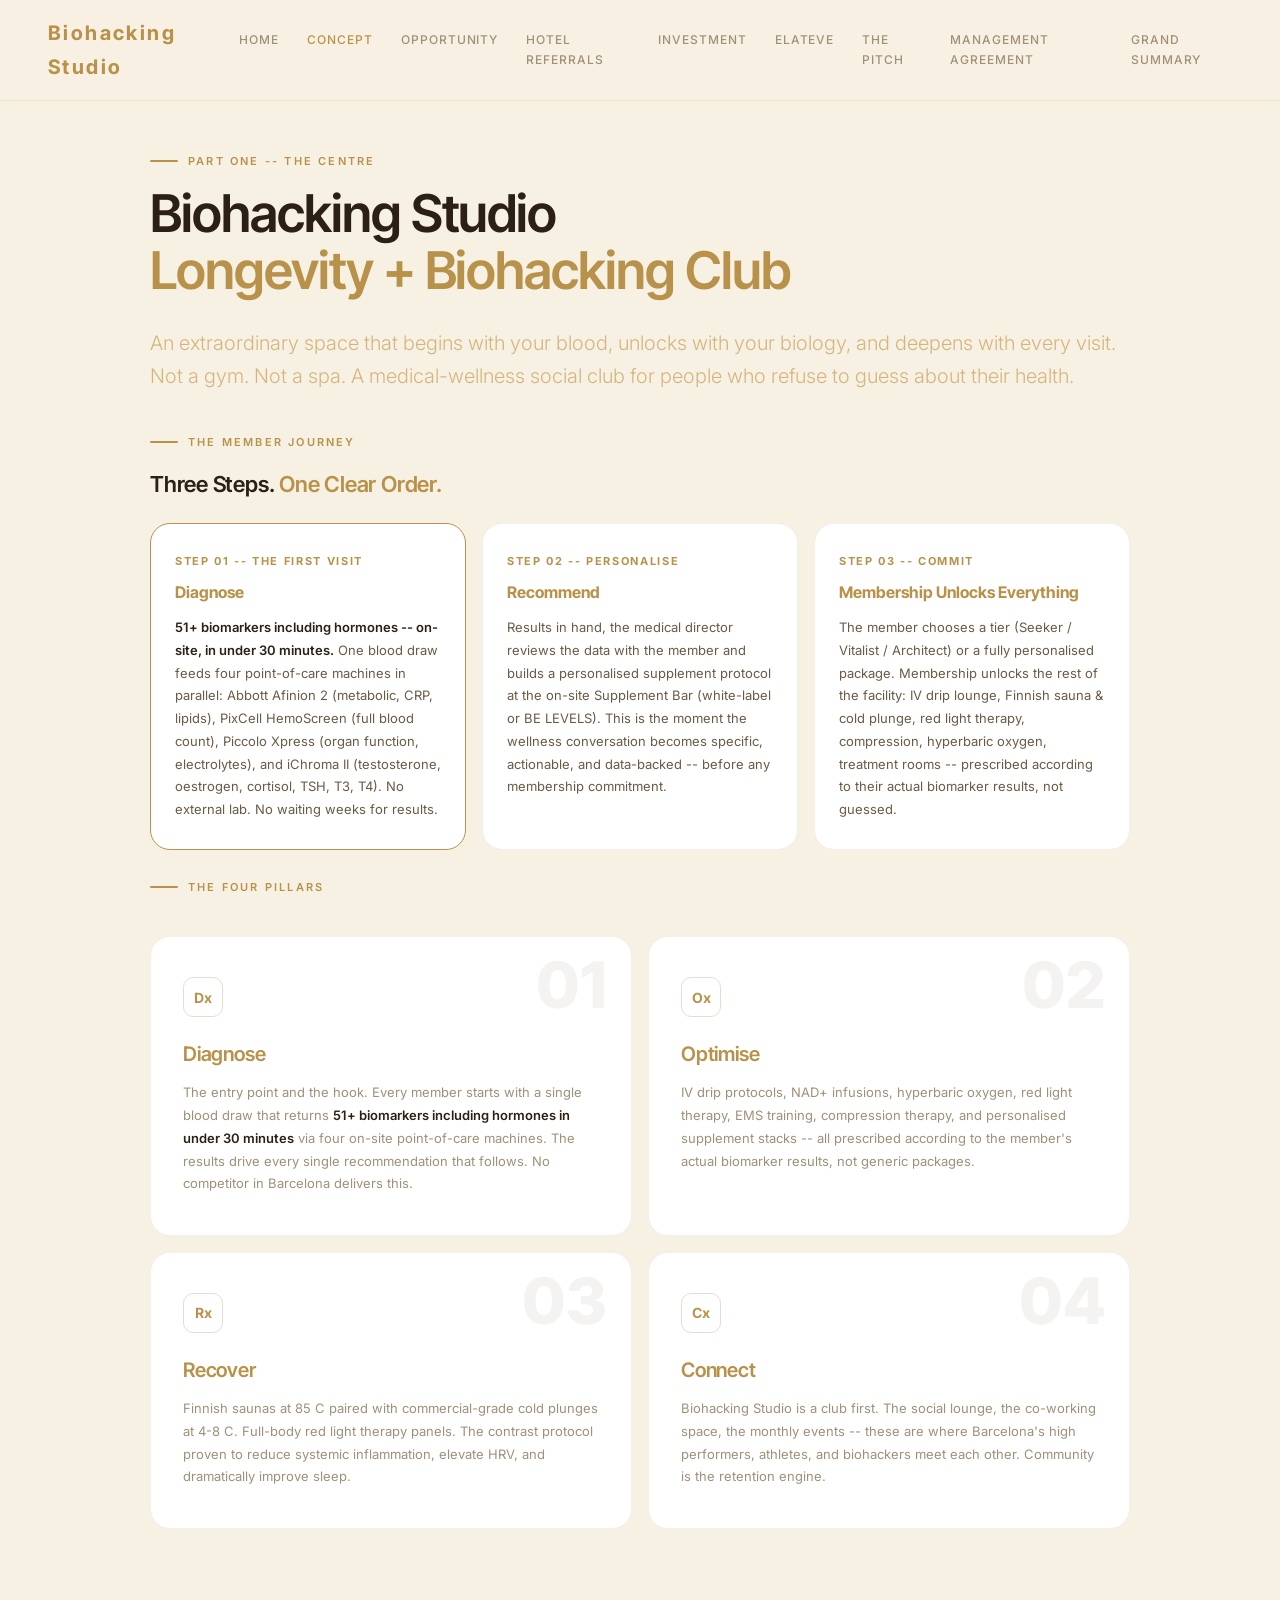
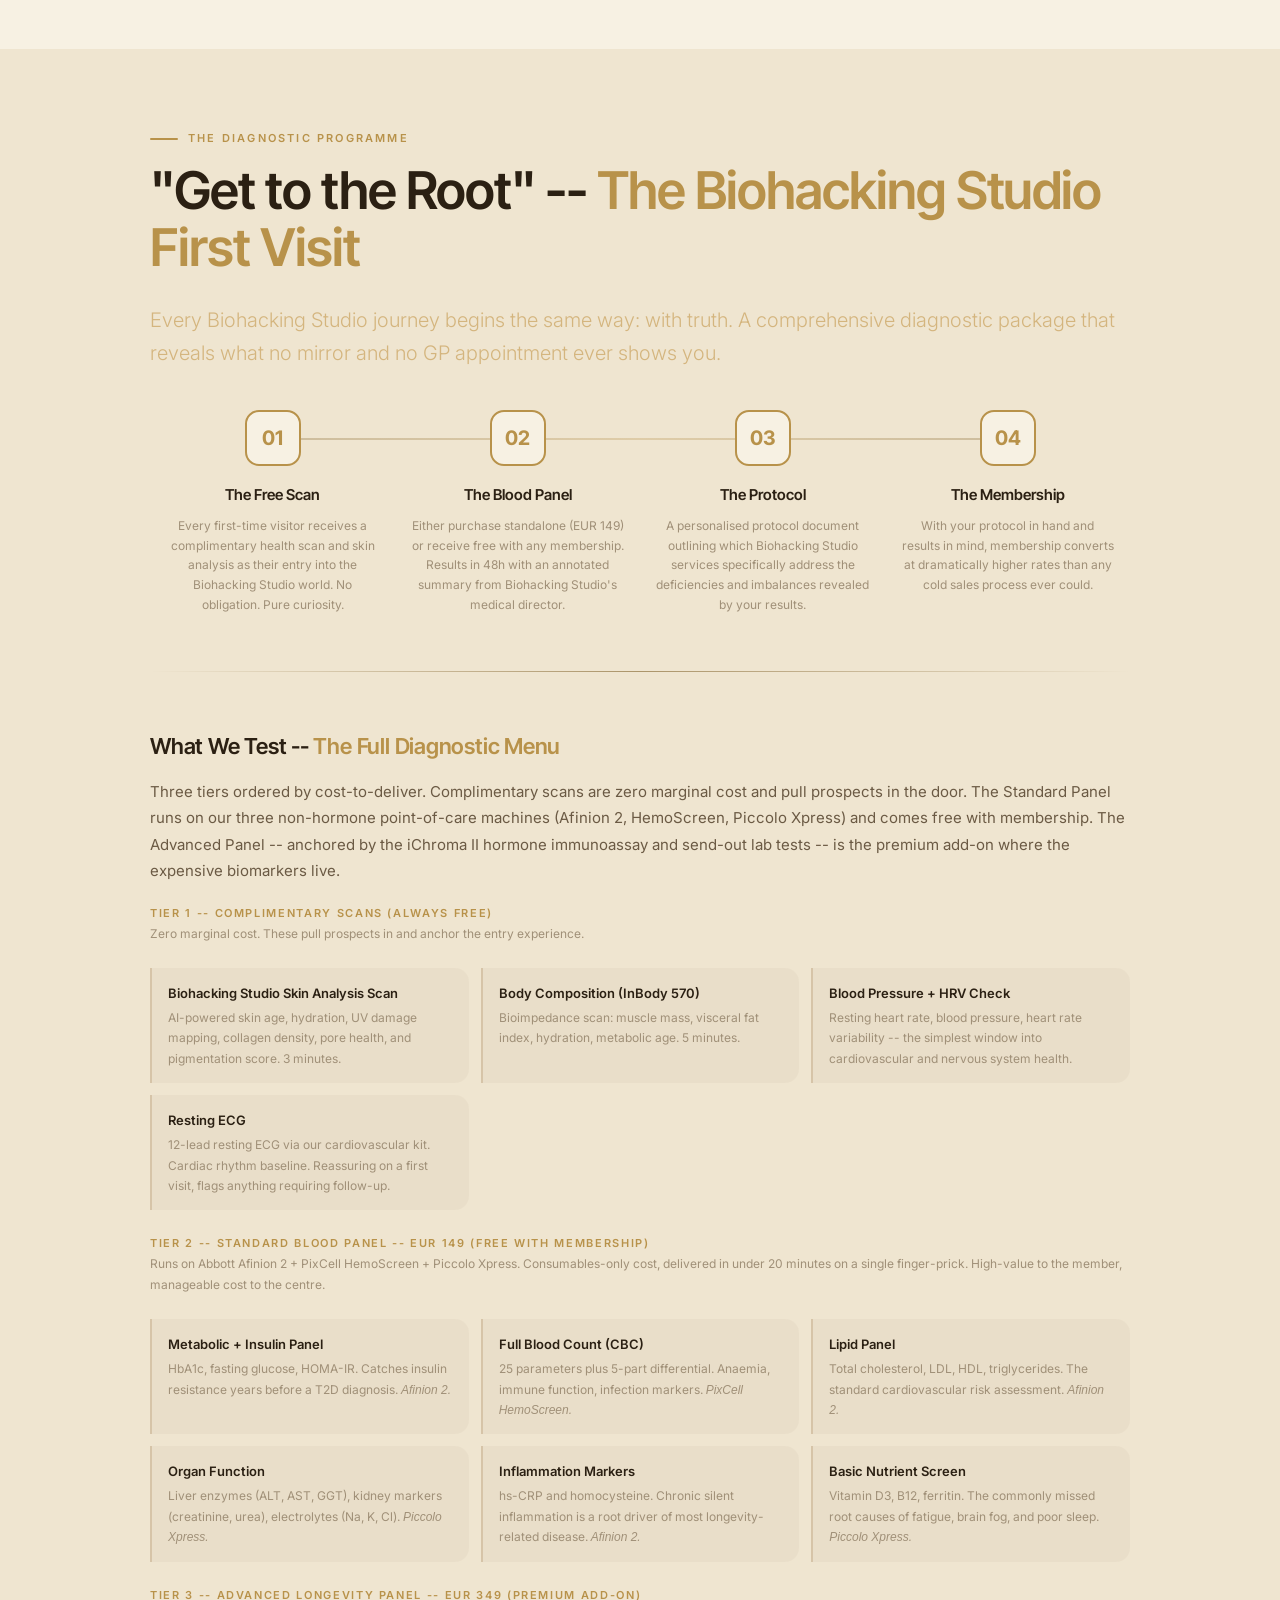
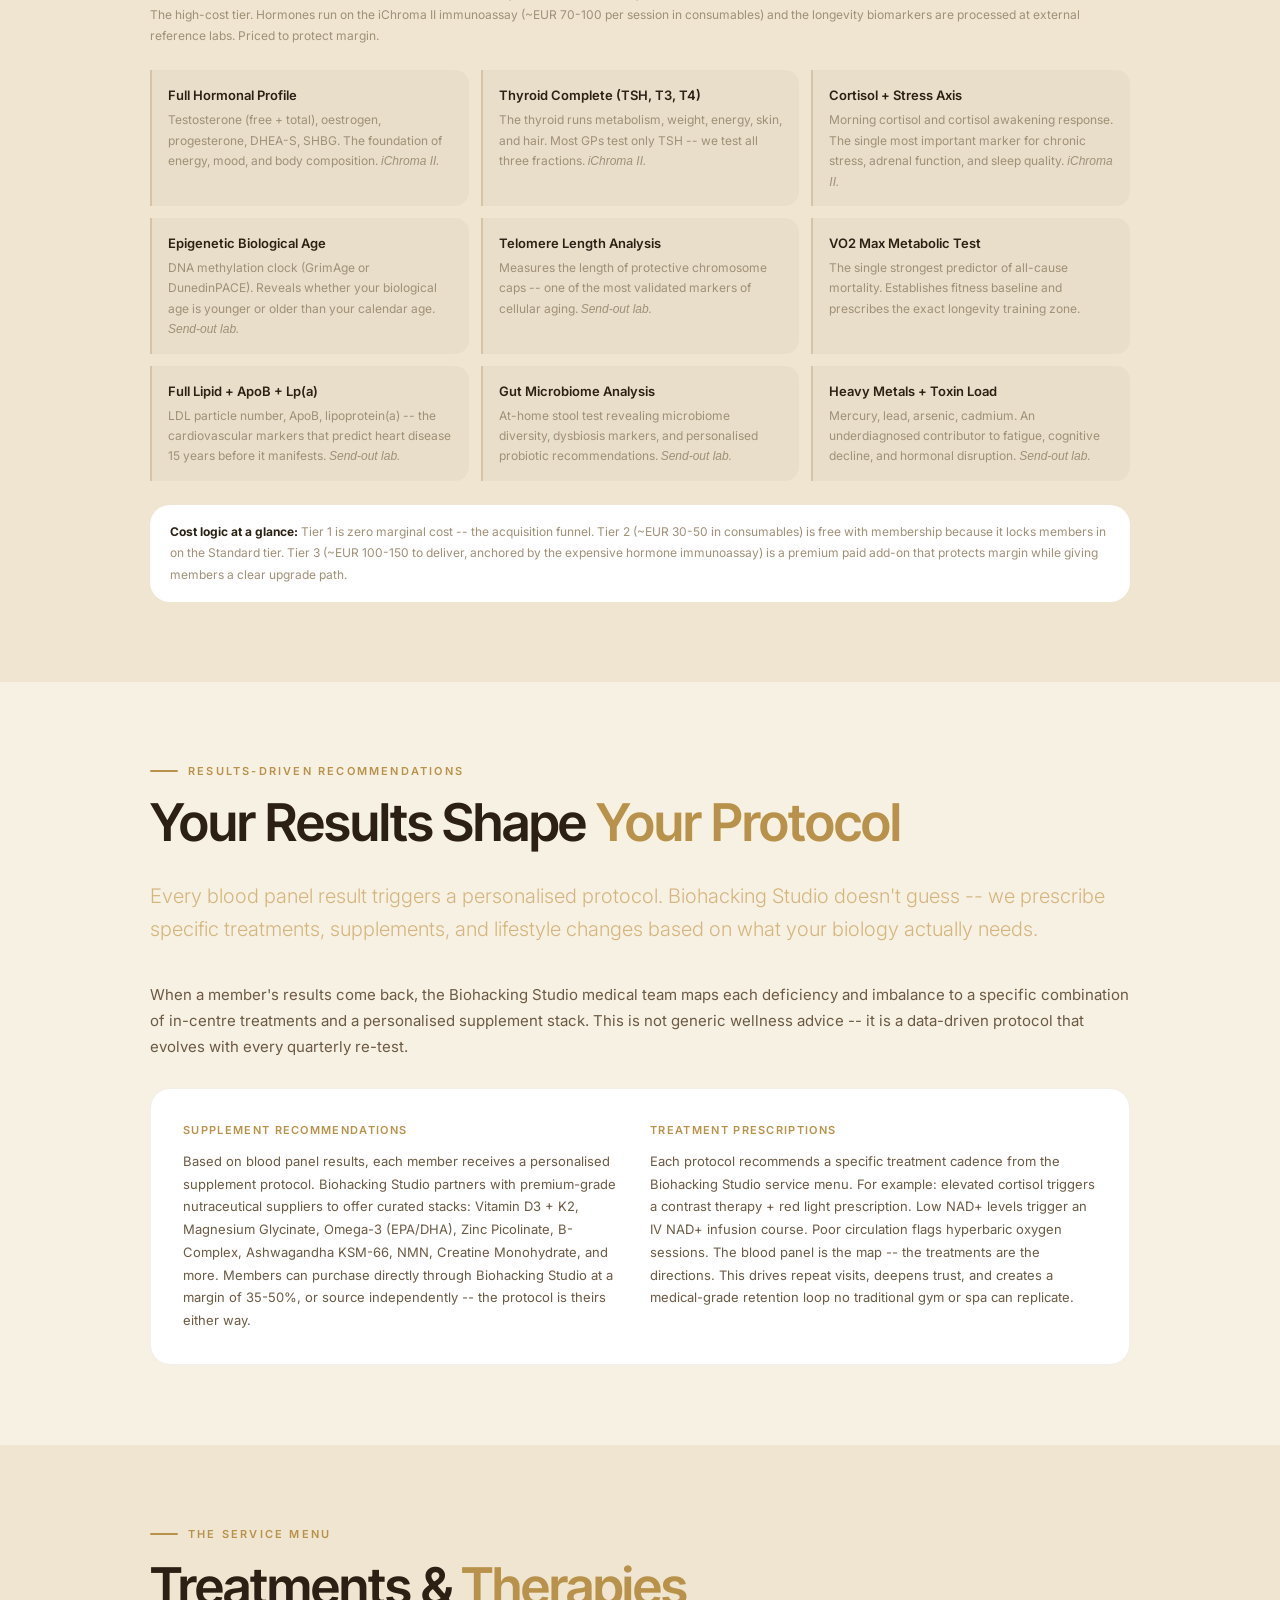
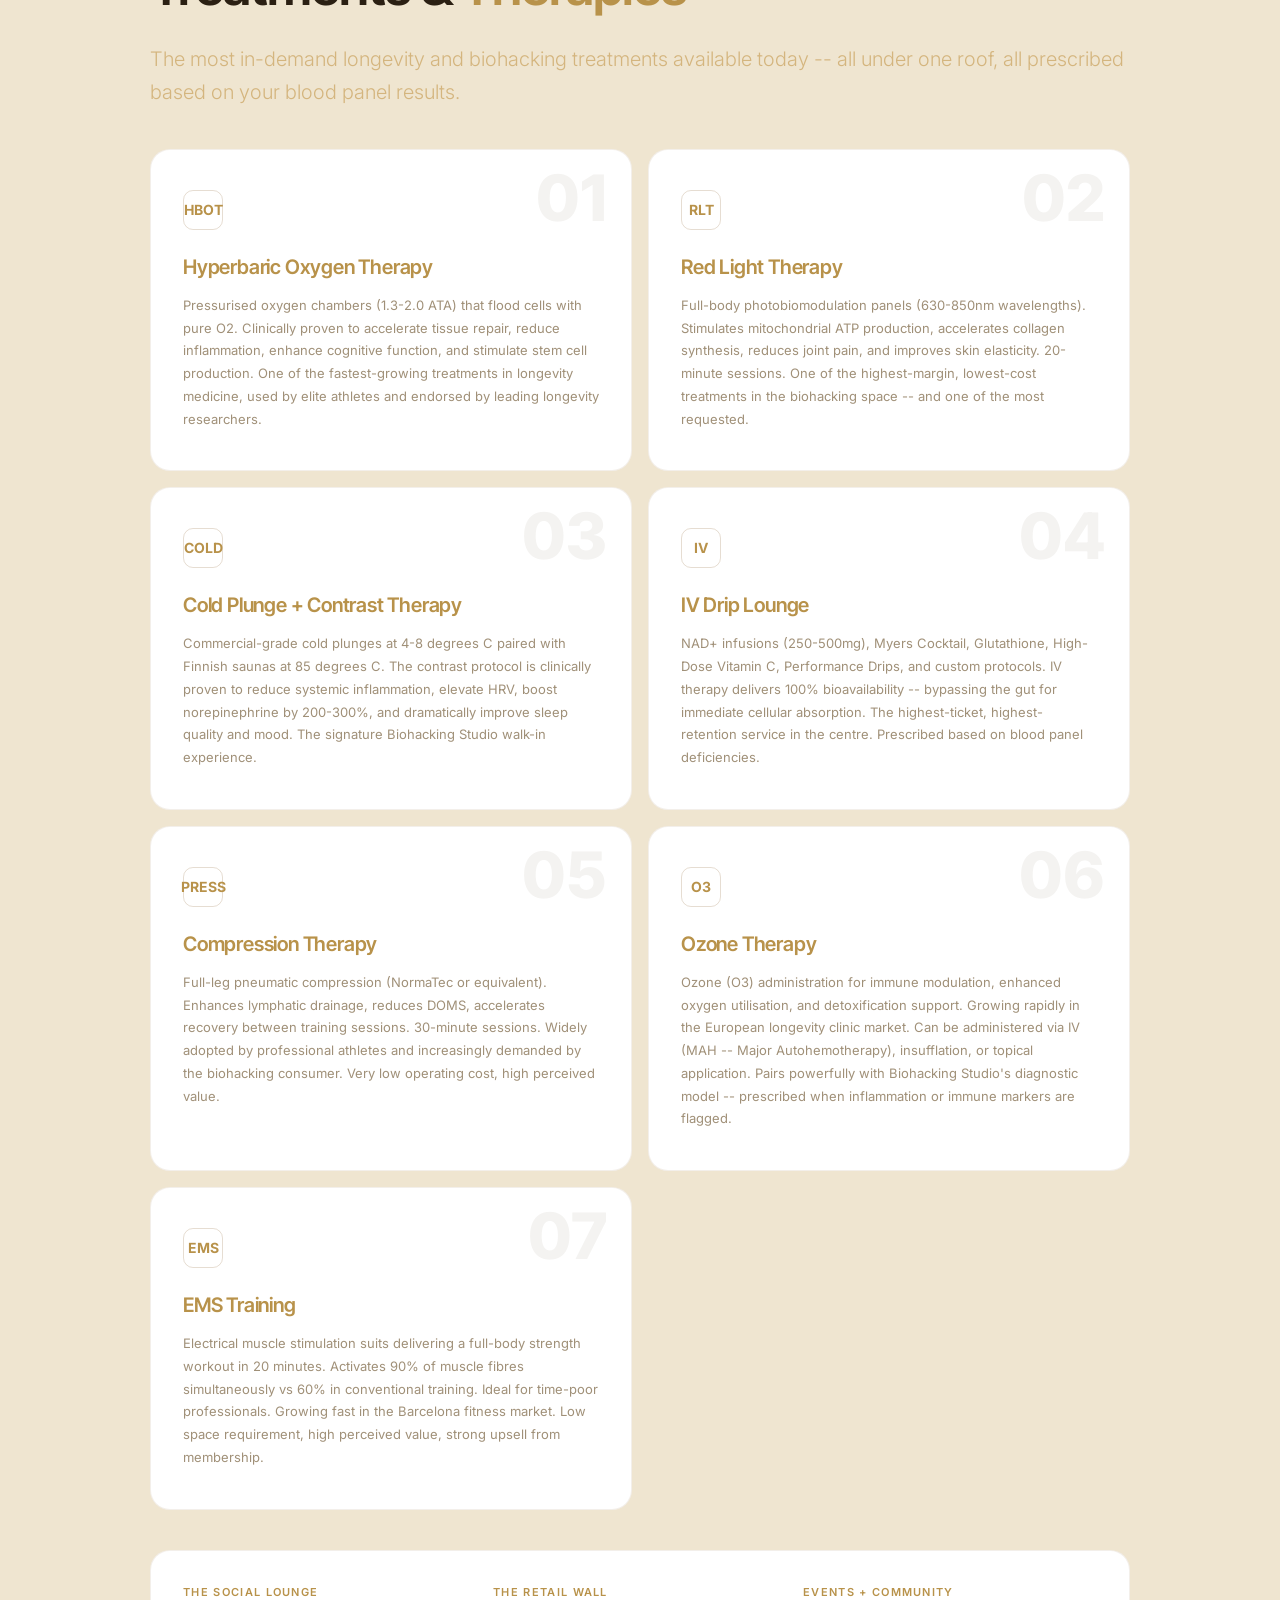
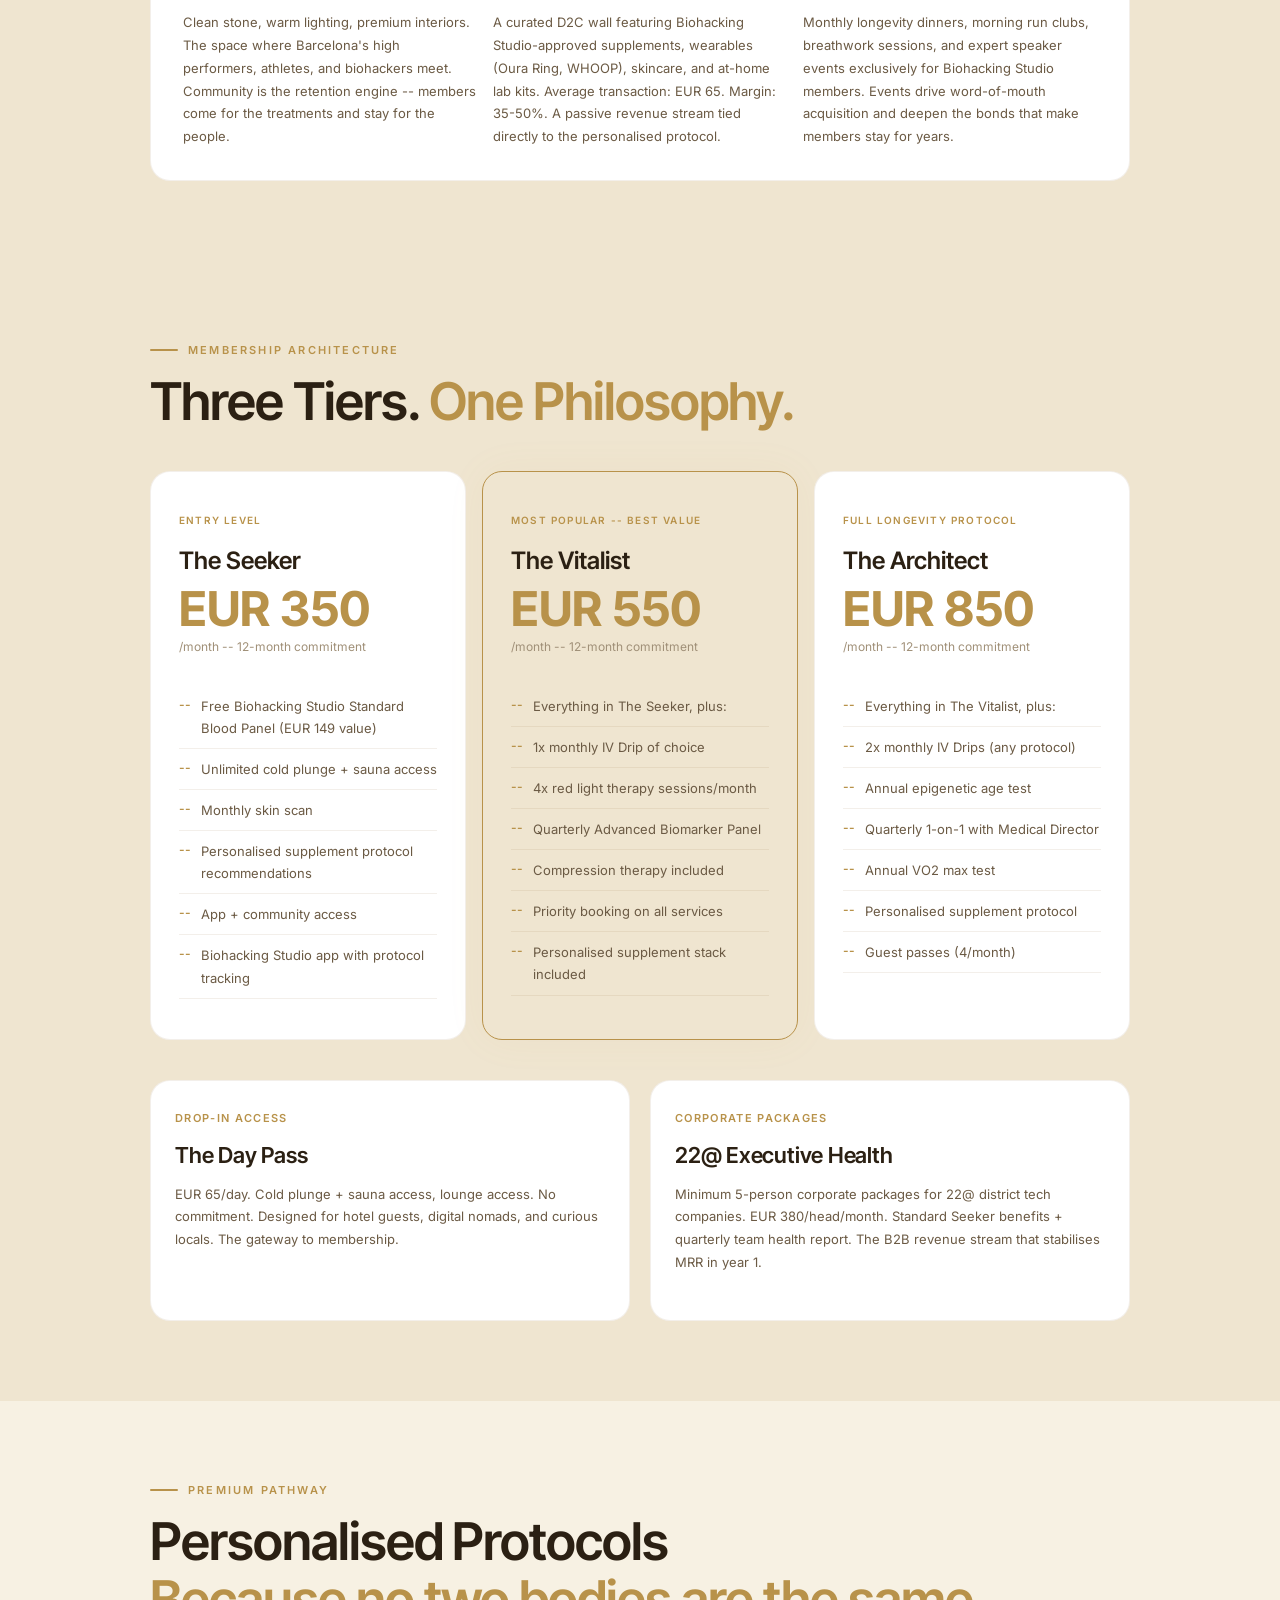
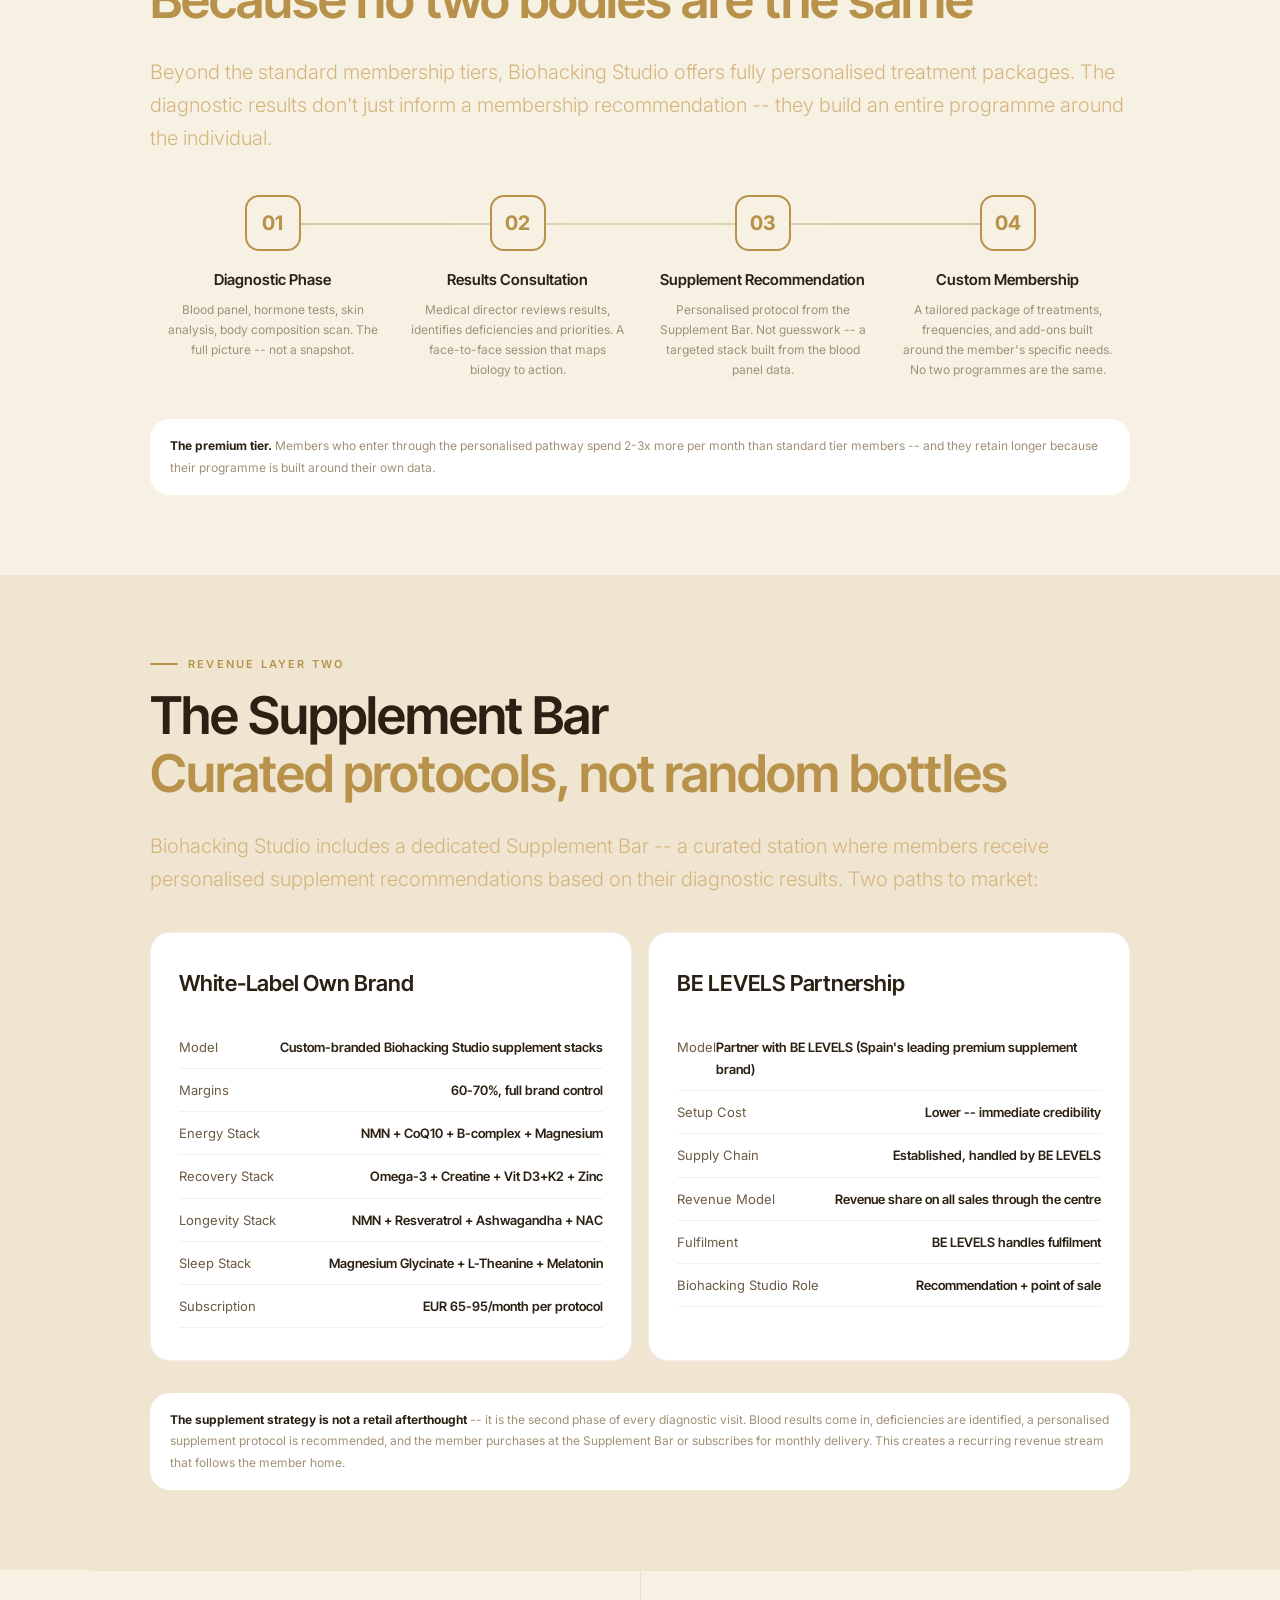
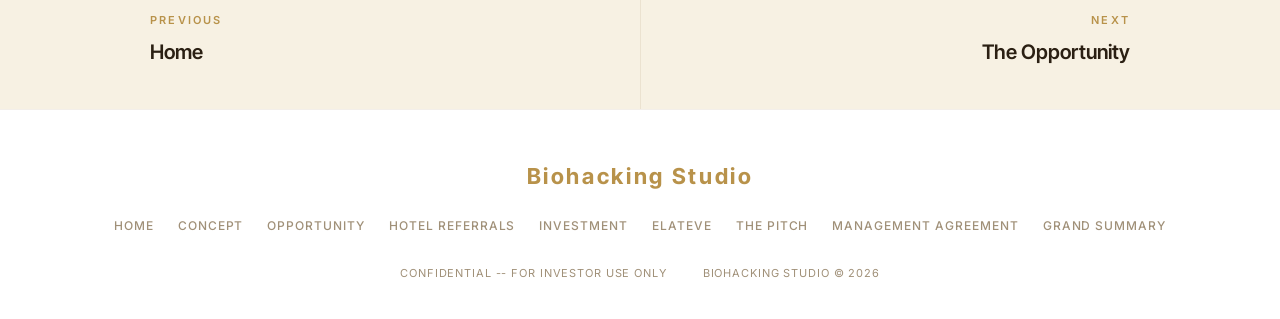
==== commit e43a15f6: "Elateve: replace hotel pipeline with decades-of-knowhow section; Grand Summary: slim BE LEVELS/AORA " ====
--- a/concept.html
+++ b/concept.html
@@ -287,12 +287,6 @@
         <h3><em>EMS Training</em></h3>
         <p>Electrical muscle stimulation suits delivering a full-body strength workout in 20 minutes. Activates 90% of muscle fibres simultaneously vs 60% in conventional training. Ideal for time-poor professionals. Growing fast in the Barcelona fitness market. Low space requirement, high perceived value, strong upsell from membership.</p>
       </div>
-      <div class="pillar">
-        <div class="pillar-number">08</div>
-        <div class="pillar-icon">CRYO</div>
-        <h3><em>Localised Cryotherapy</em></h3>
-        <p>Targeted cryotherapy for specific injury sites, joints, and inflammation zones. Complements the full-body cold plunge with precision treatment for chronic pain, sports injuries, and post-surgical recovery. Quick 10-minute sessions that can be added to any visit.</p>
-      </div>
     </div>
 
     <div class="content-block" style="margin-top: 28px;">
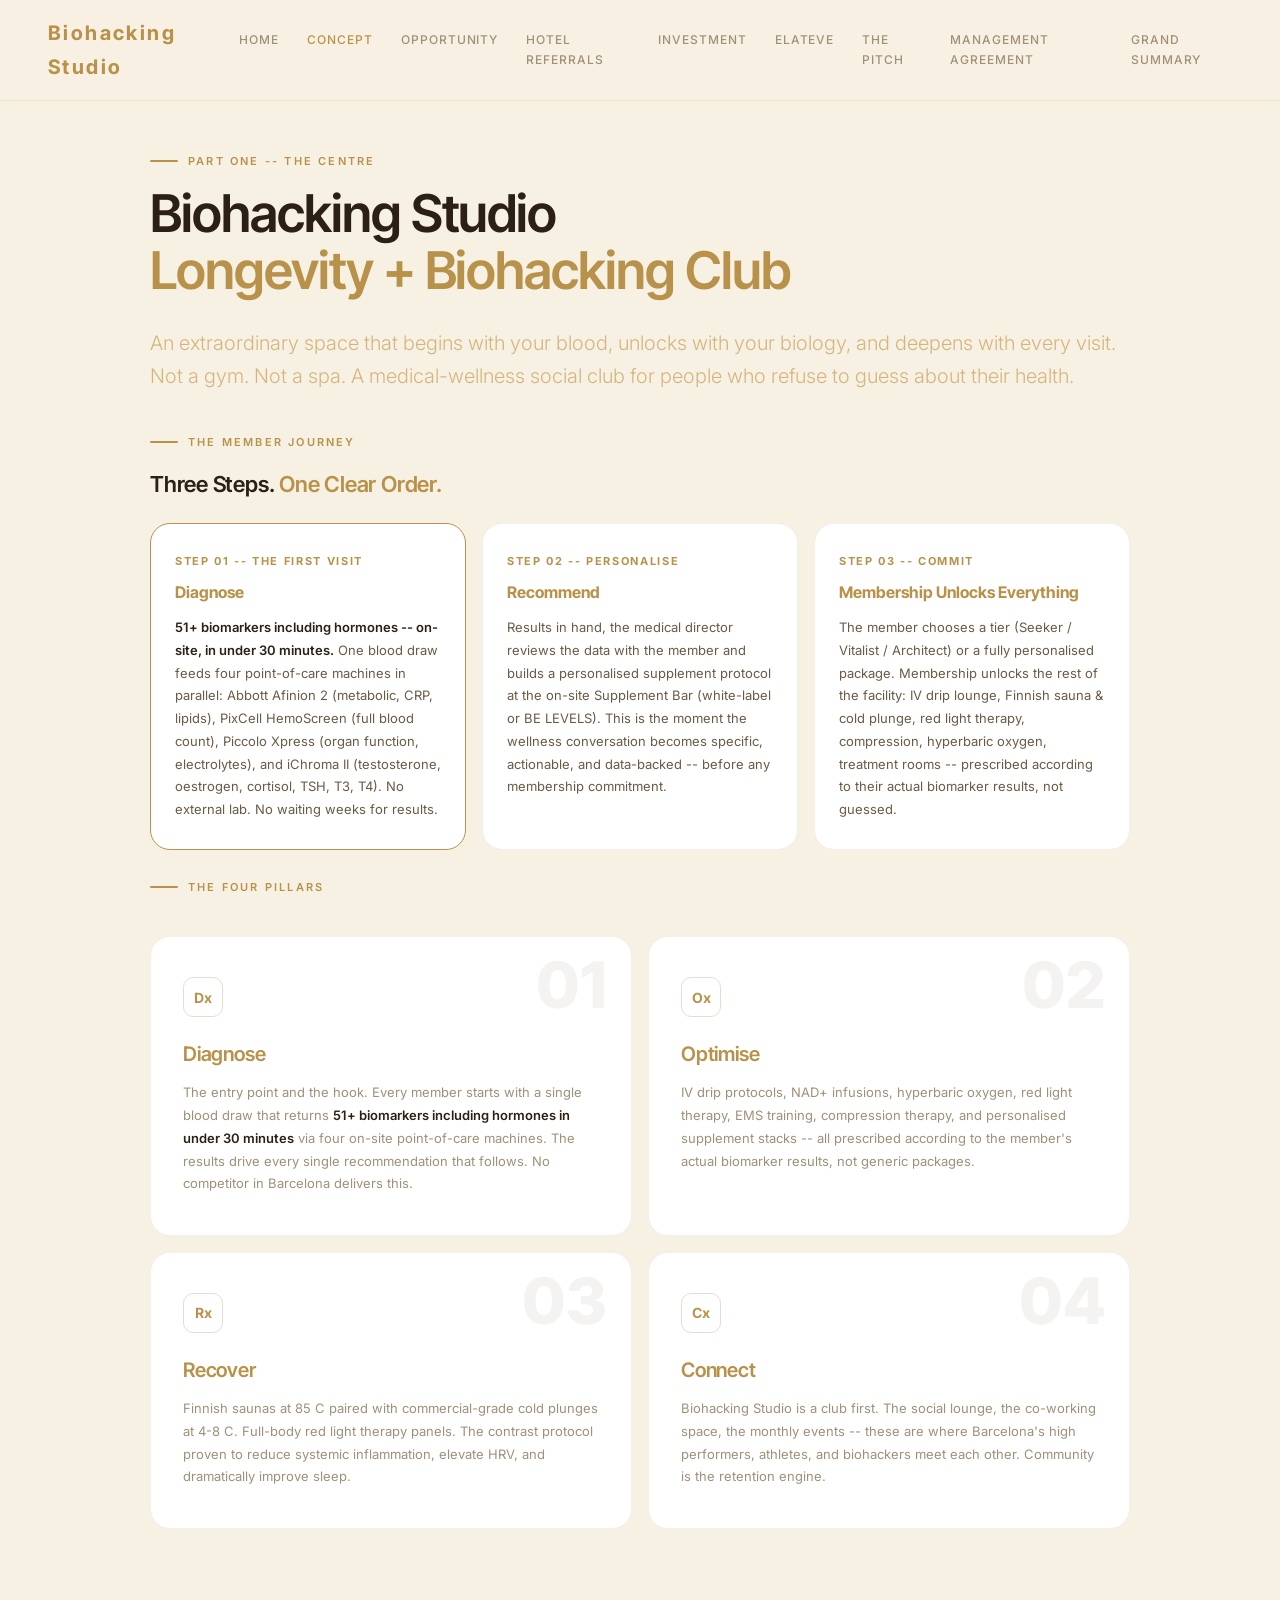
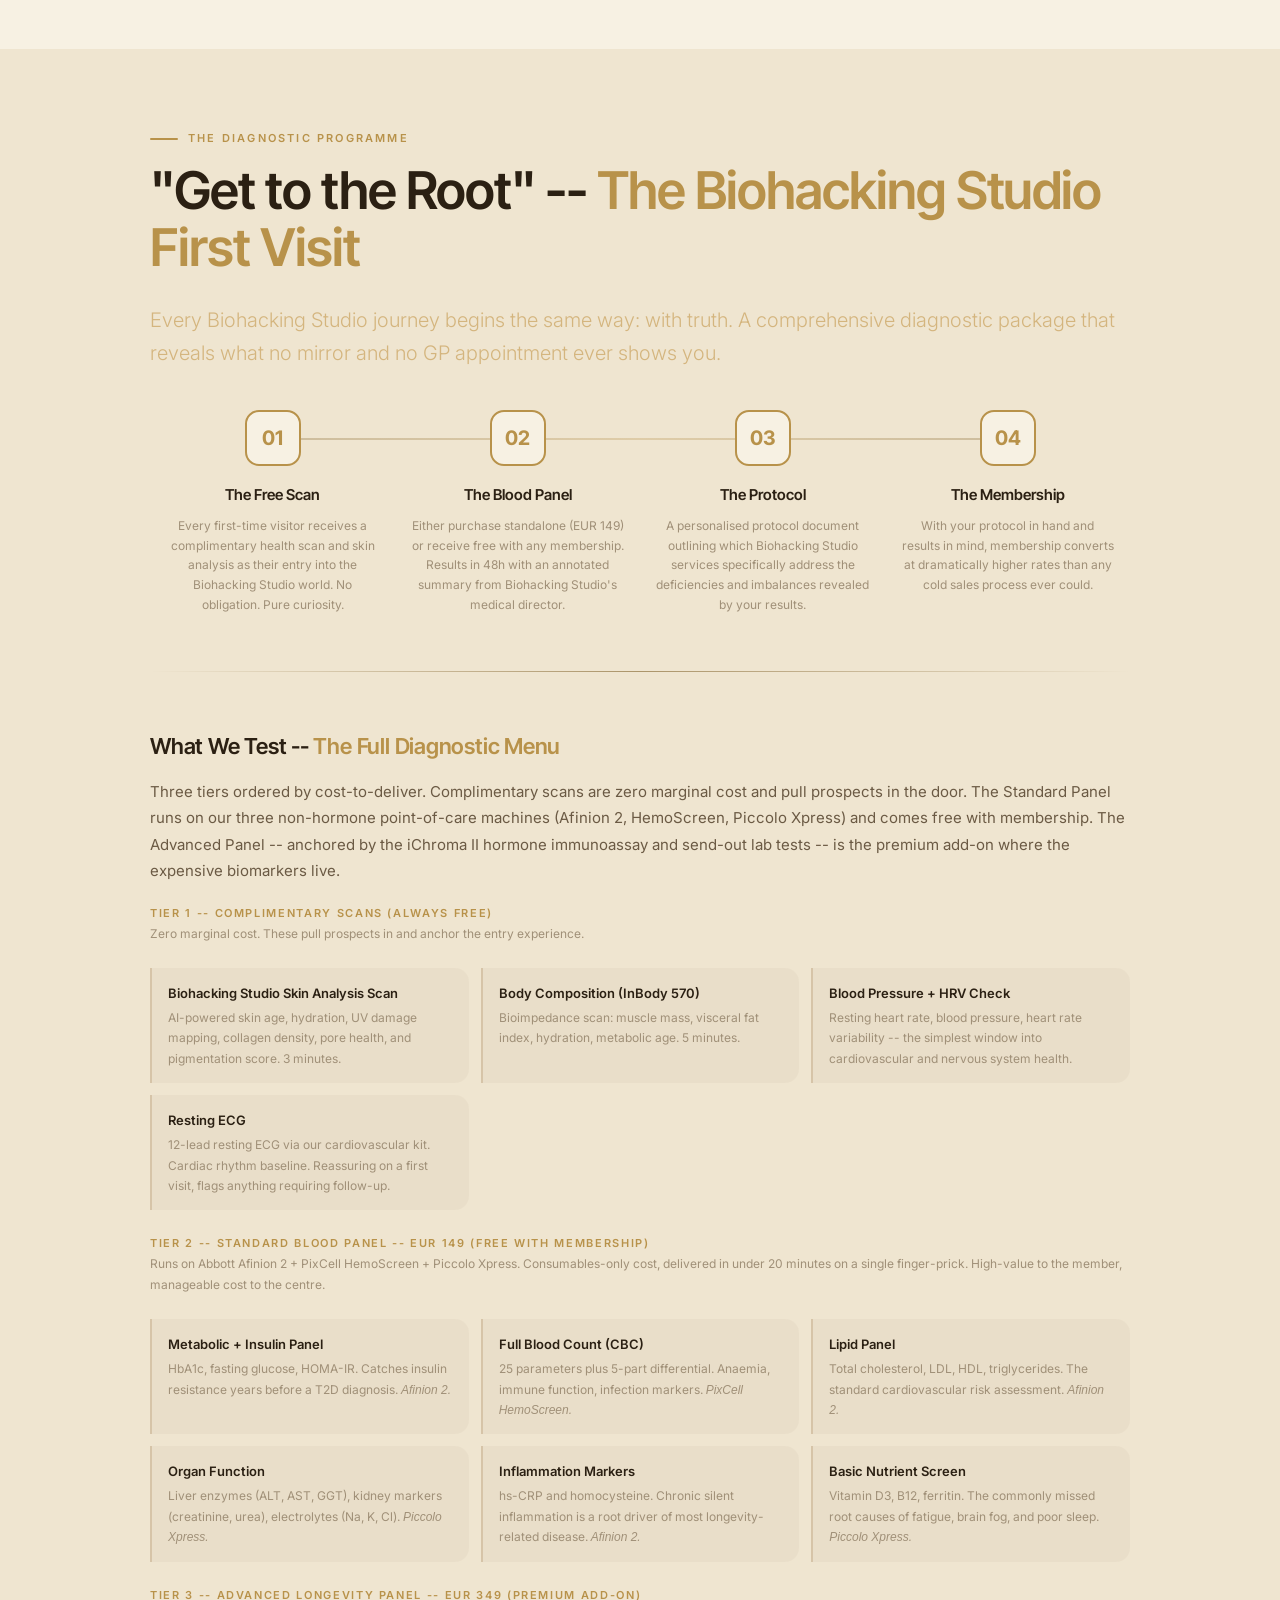
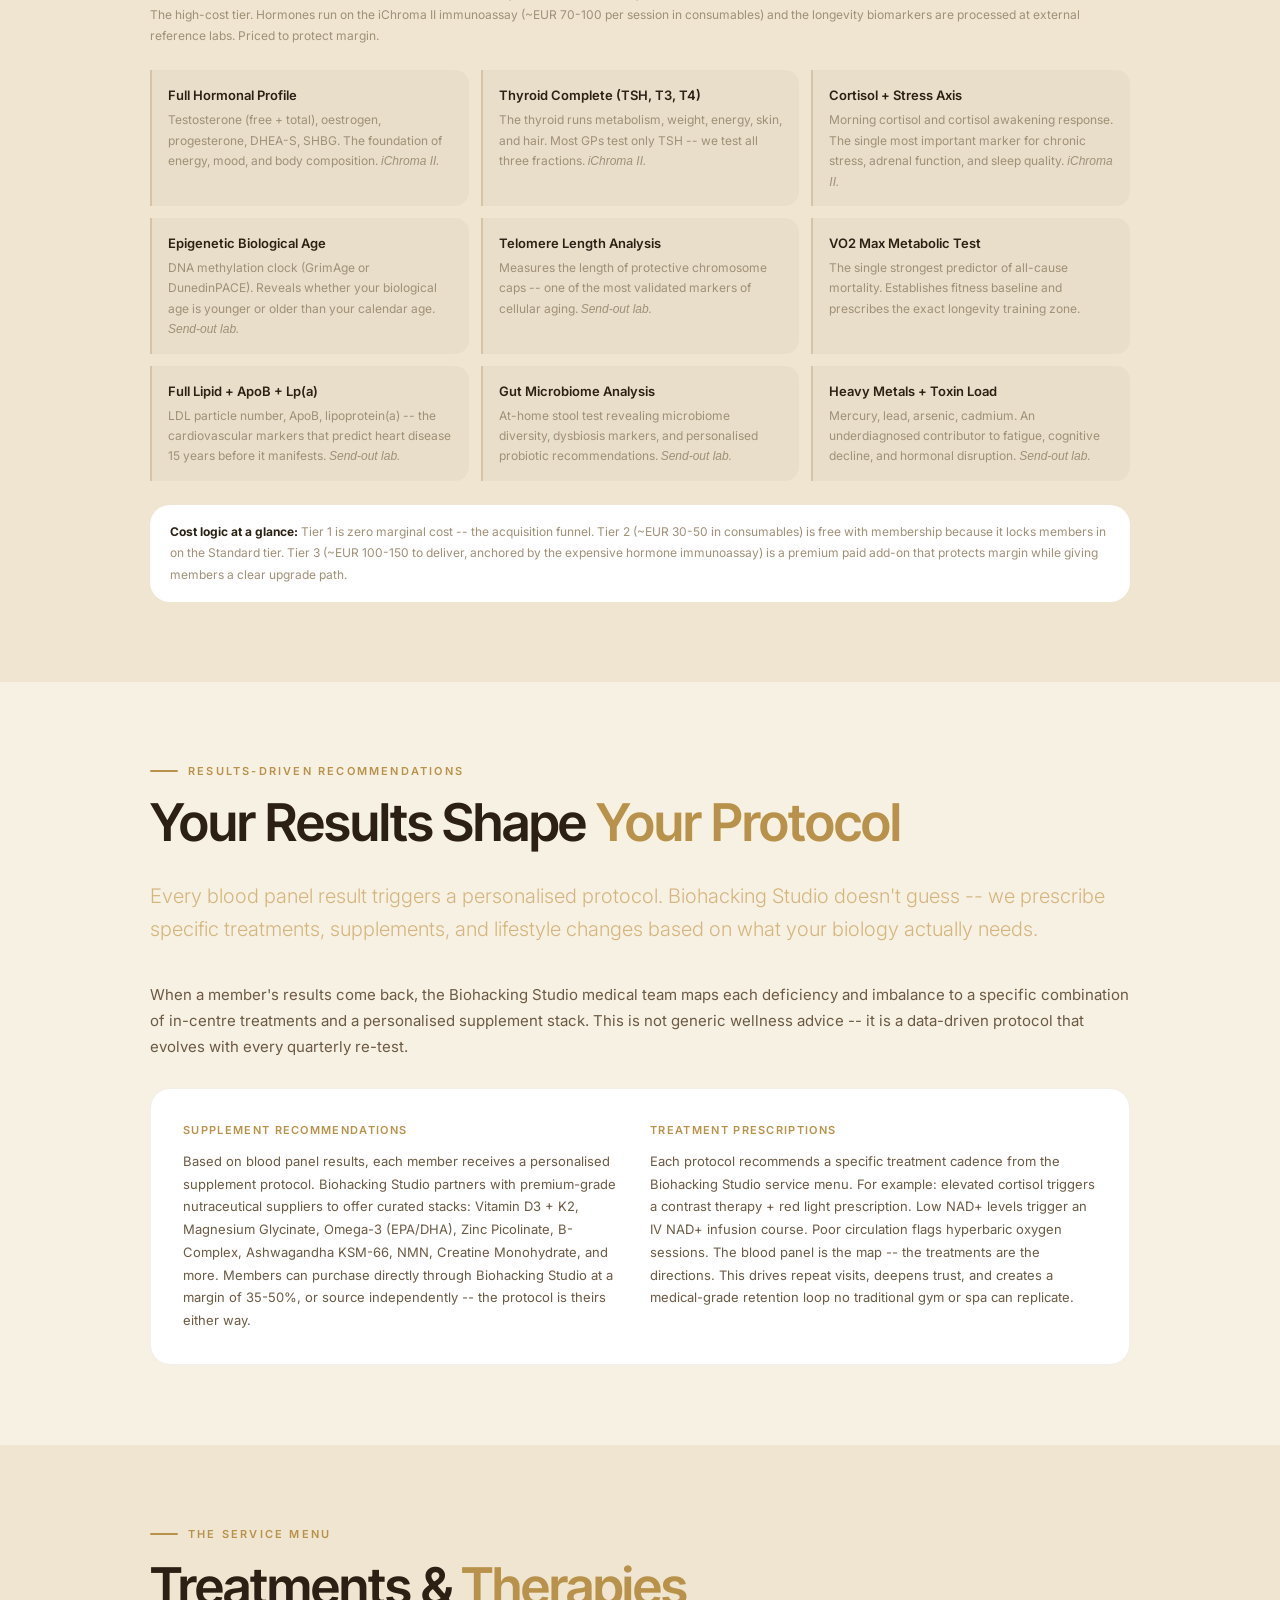
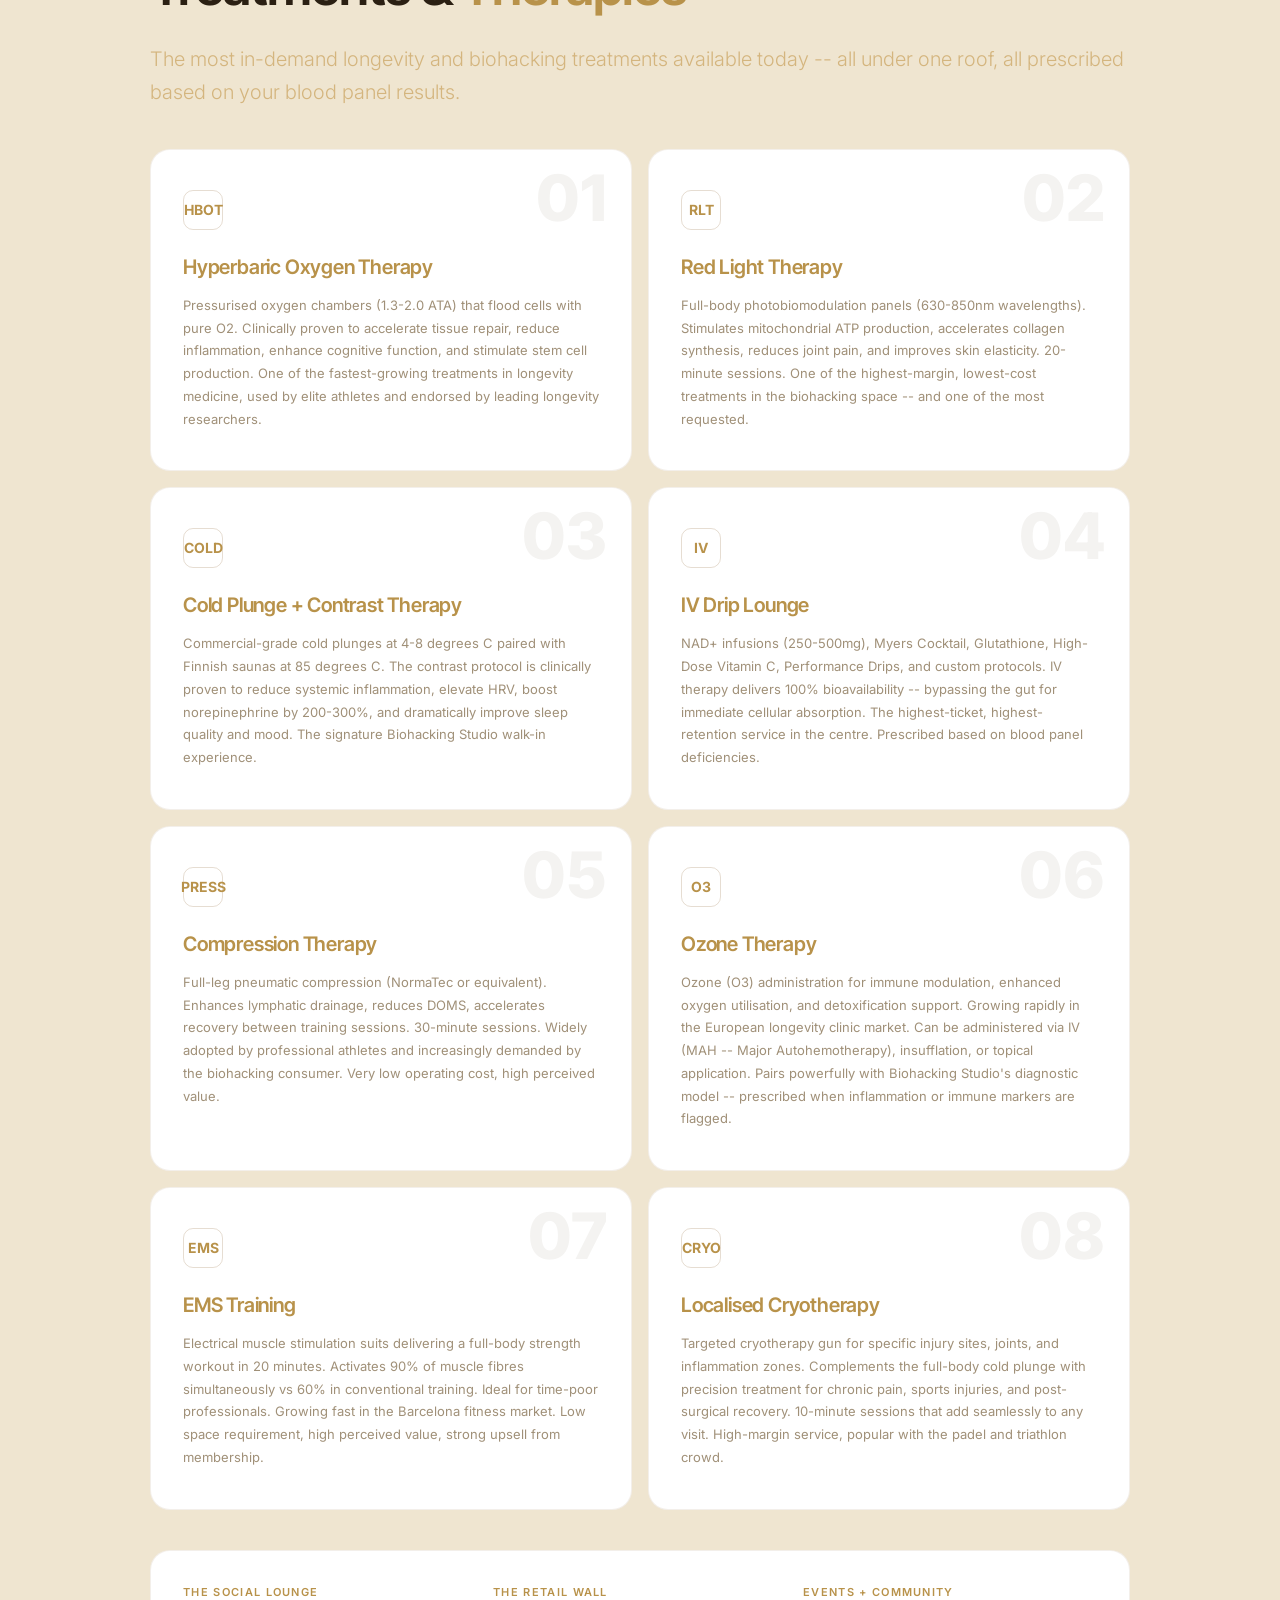
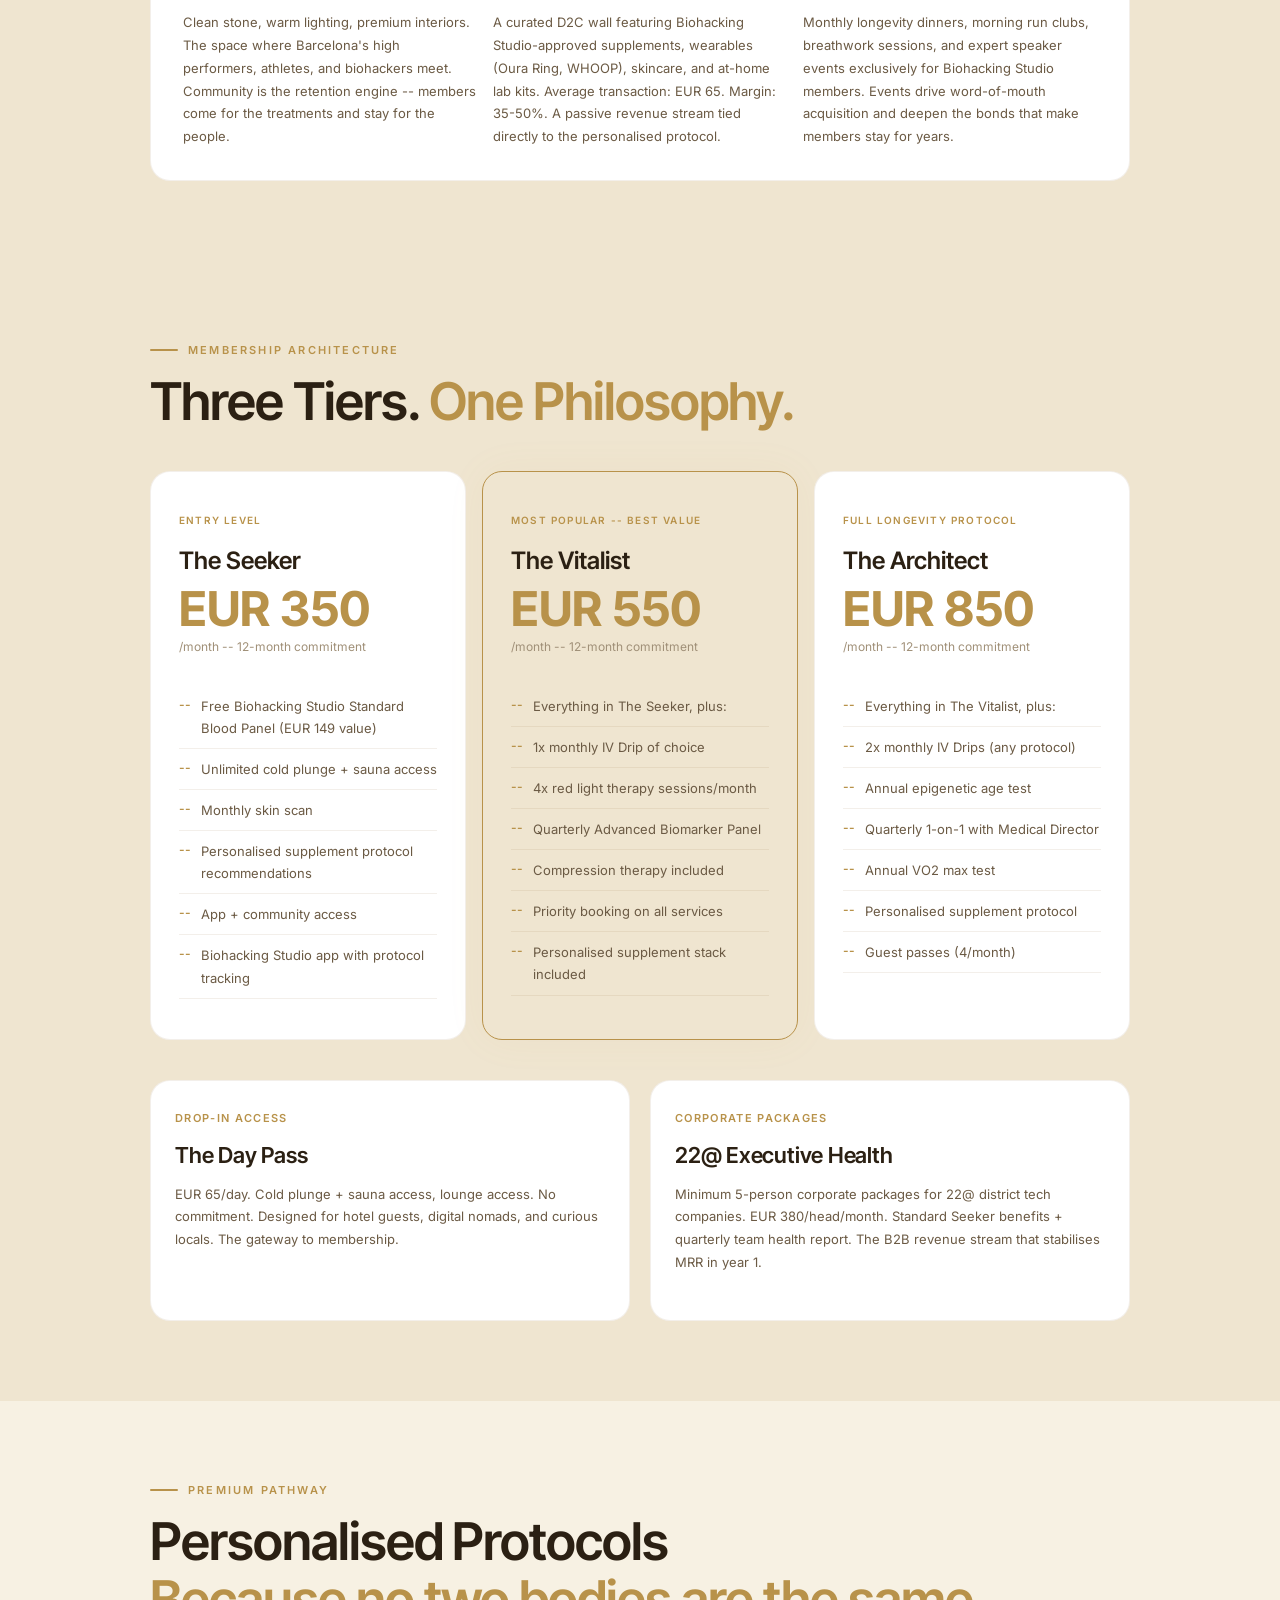
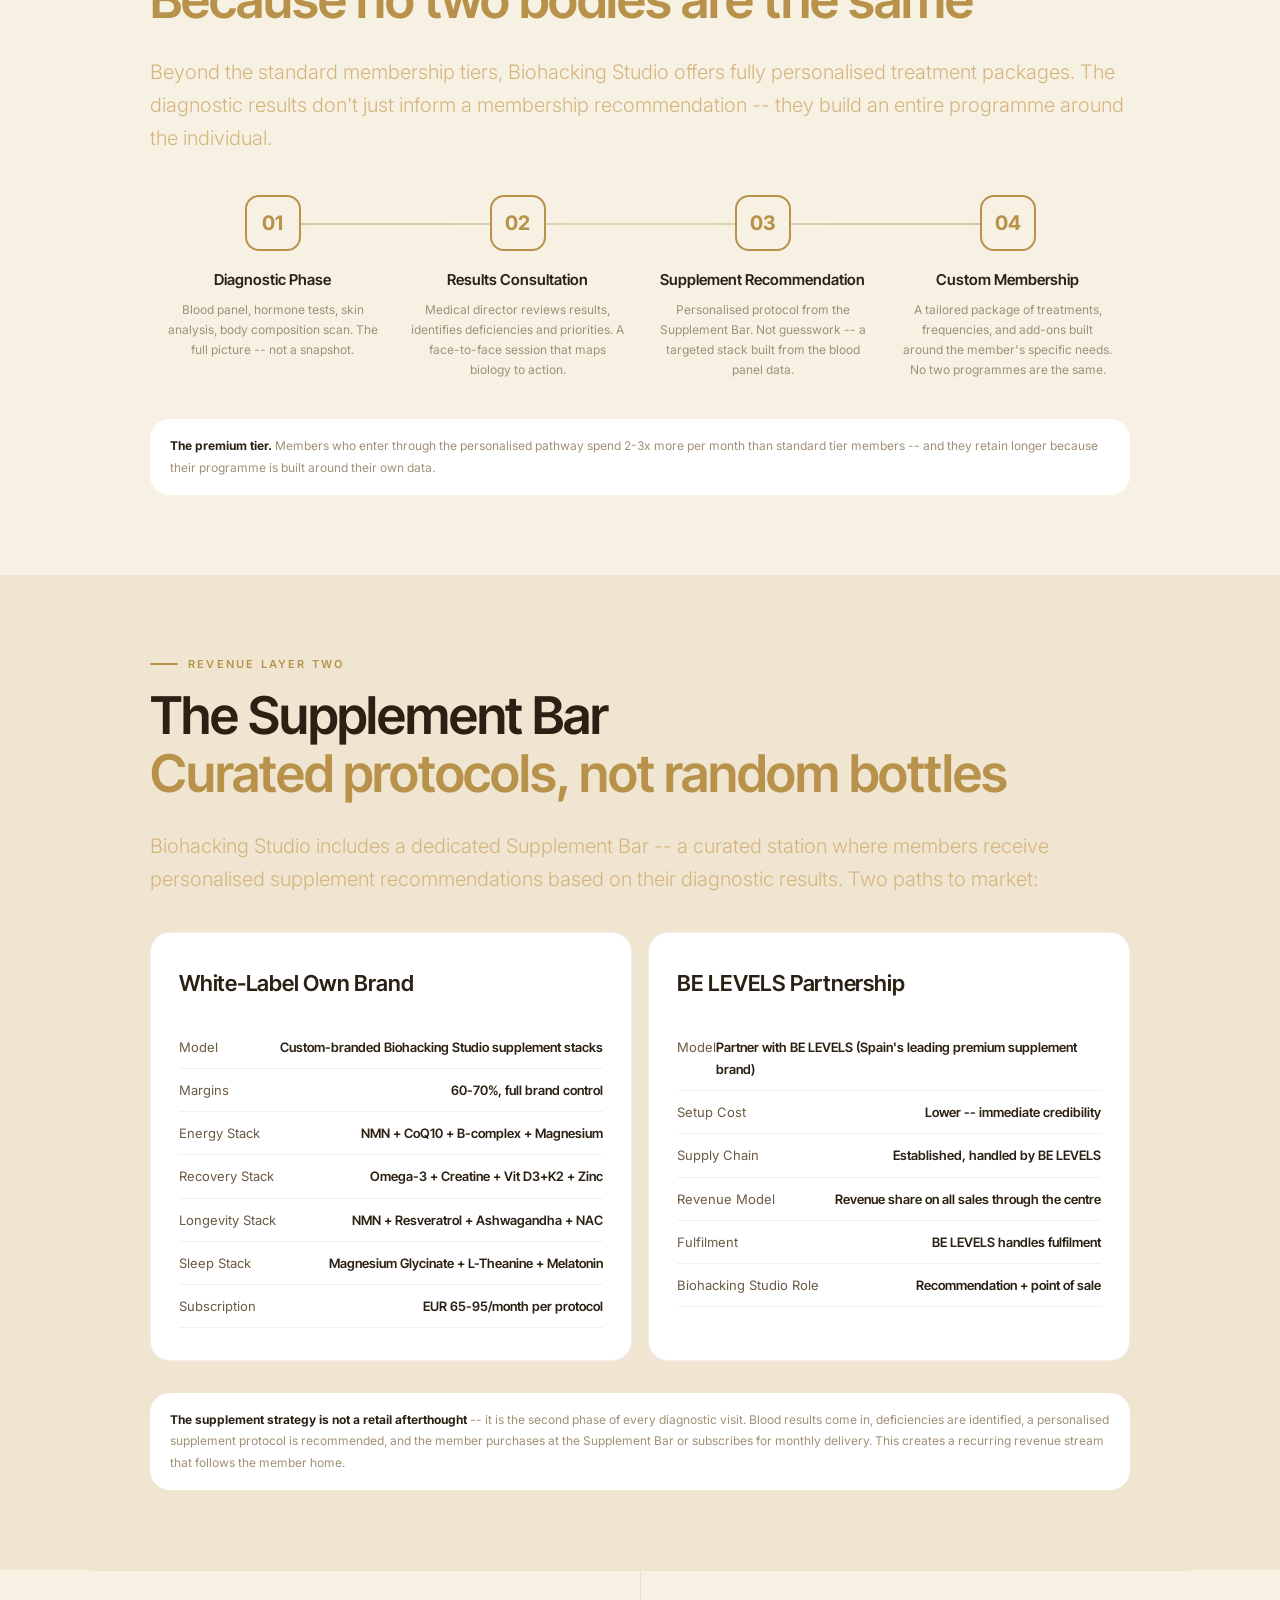
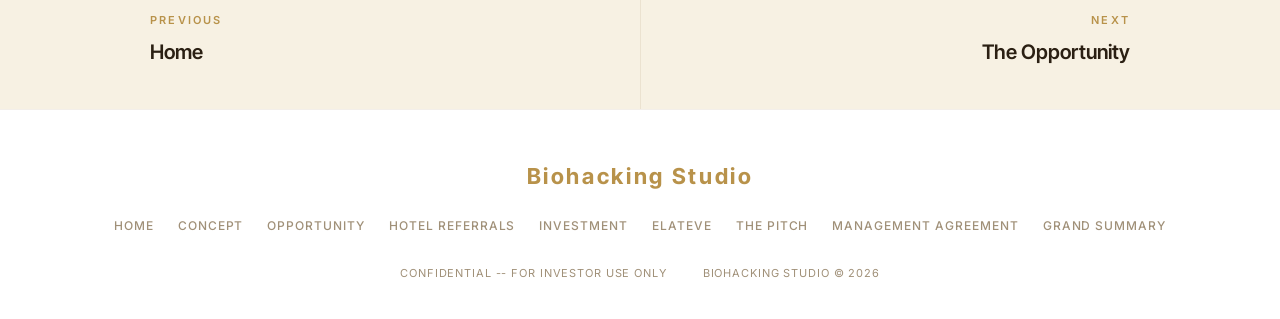
==== commit 9ba4d0ae: "Add localised cryotherapy unit (EUR 12,000) to CAPEX, concept pillars, suppliers, and print deck" ====
--- a/concept.html
+++ b/concept.html
@@ -287,6 +287,12 @@
         <h3><em>EMS Training</em></h3>
         <p>Electrical muscle stimulation suits delivering a full-body strength workout in 20 minutes. Activates 90% of muscle fibres simultaneously vs 60% in conventional training. Ideal for time-poor professionals. Growing fast in the Barcelona fitness market. Low space requirement, high perceived value, strong upsell from membership.</p>
       </div>
+      <div class="pillar">
+        <div class="pillar-number">08</div>
+        <div class="pillar-icon">CRYO</div>
+        <h3><em>Localised Cryotherapy</em></h3>
+        <p>Targeted cryotherapy gun for specific injury sites, joints, and inflammation zones. Complements the full-body cold plunge with precision treatment for chronic pain, sports injuries, and post-surgical recovery. 10-minute sessions that add seamlessly to any visit. High-margin service, popular with the padel and triathlon crowd.</p>
+      </div>
     </div>
 
     <div class="content-block" style="margin-top: 28px;">
